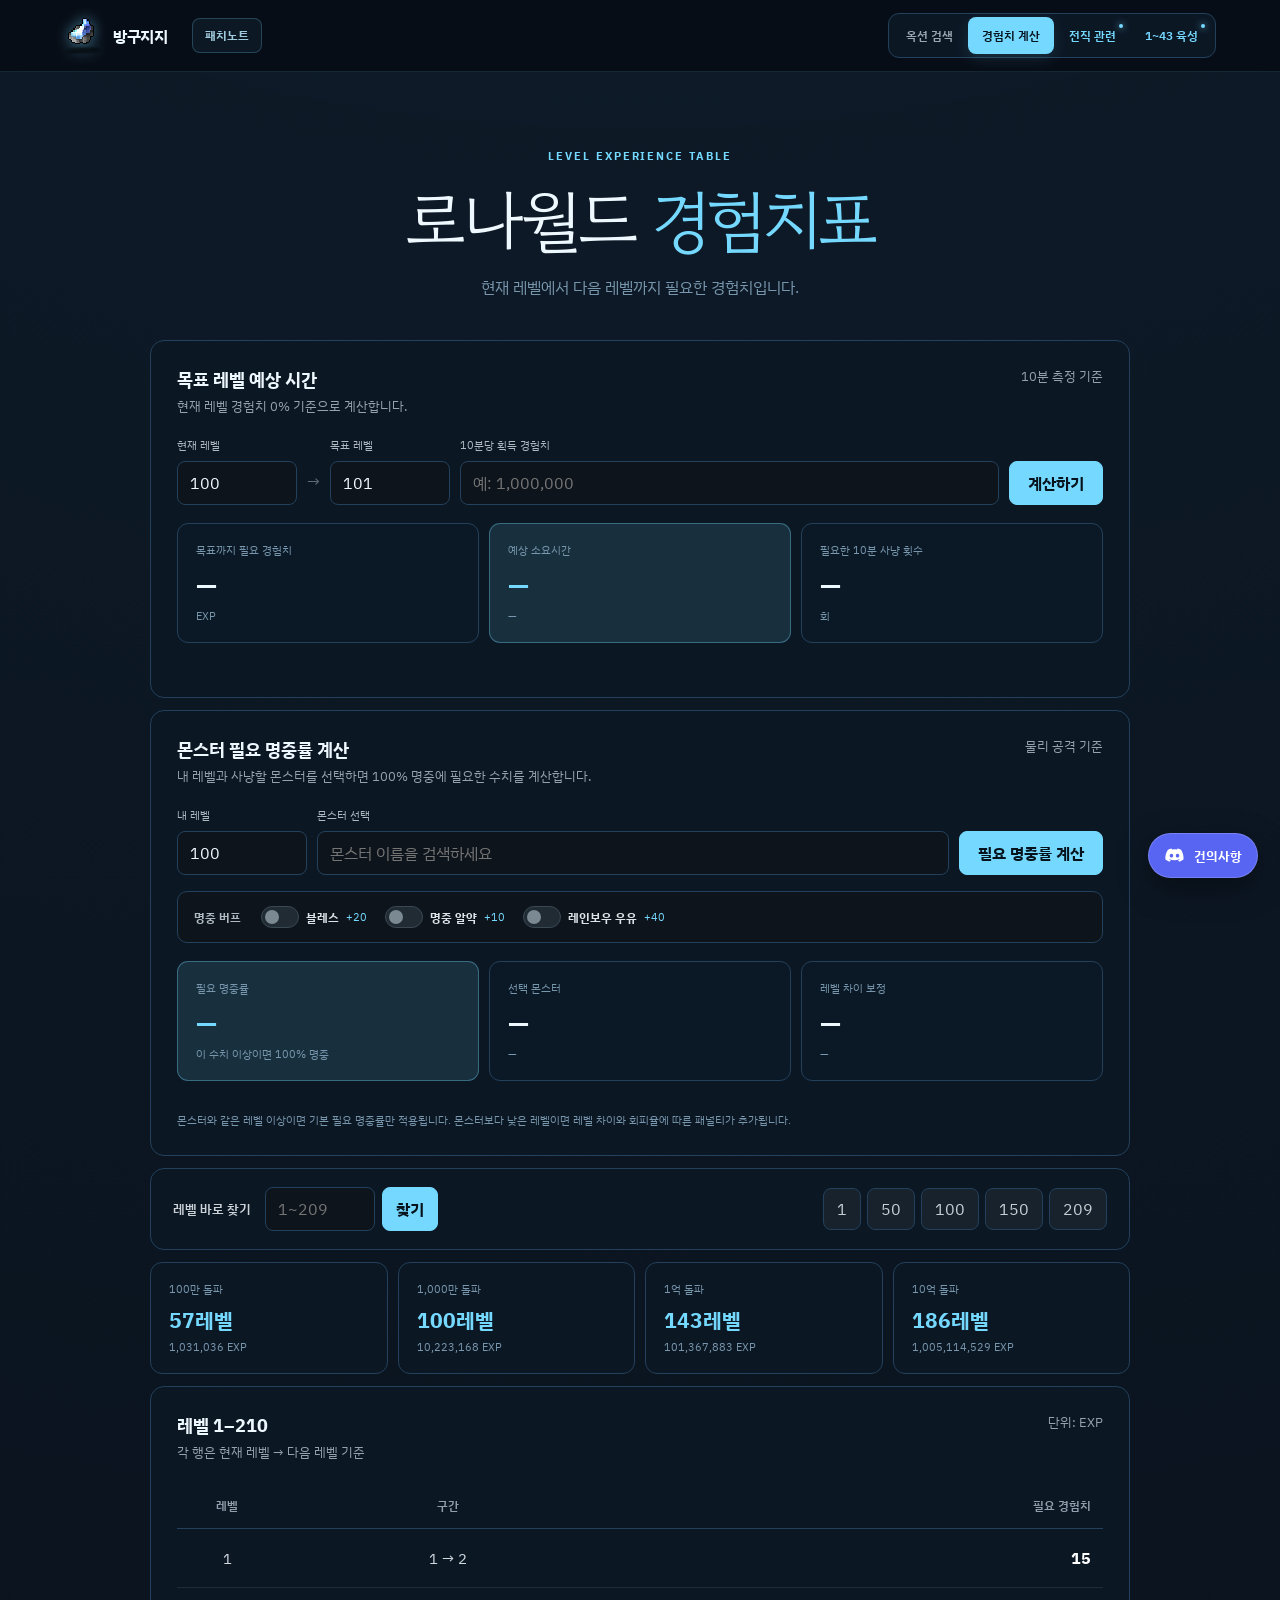
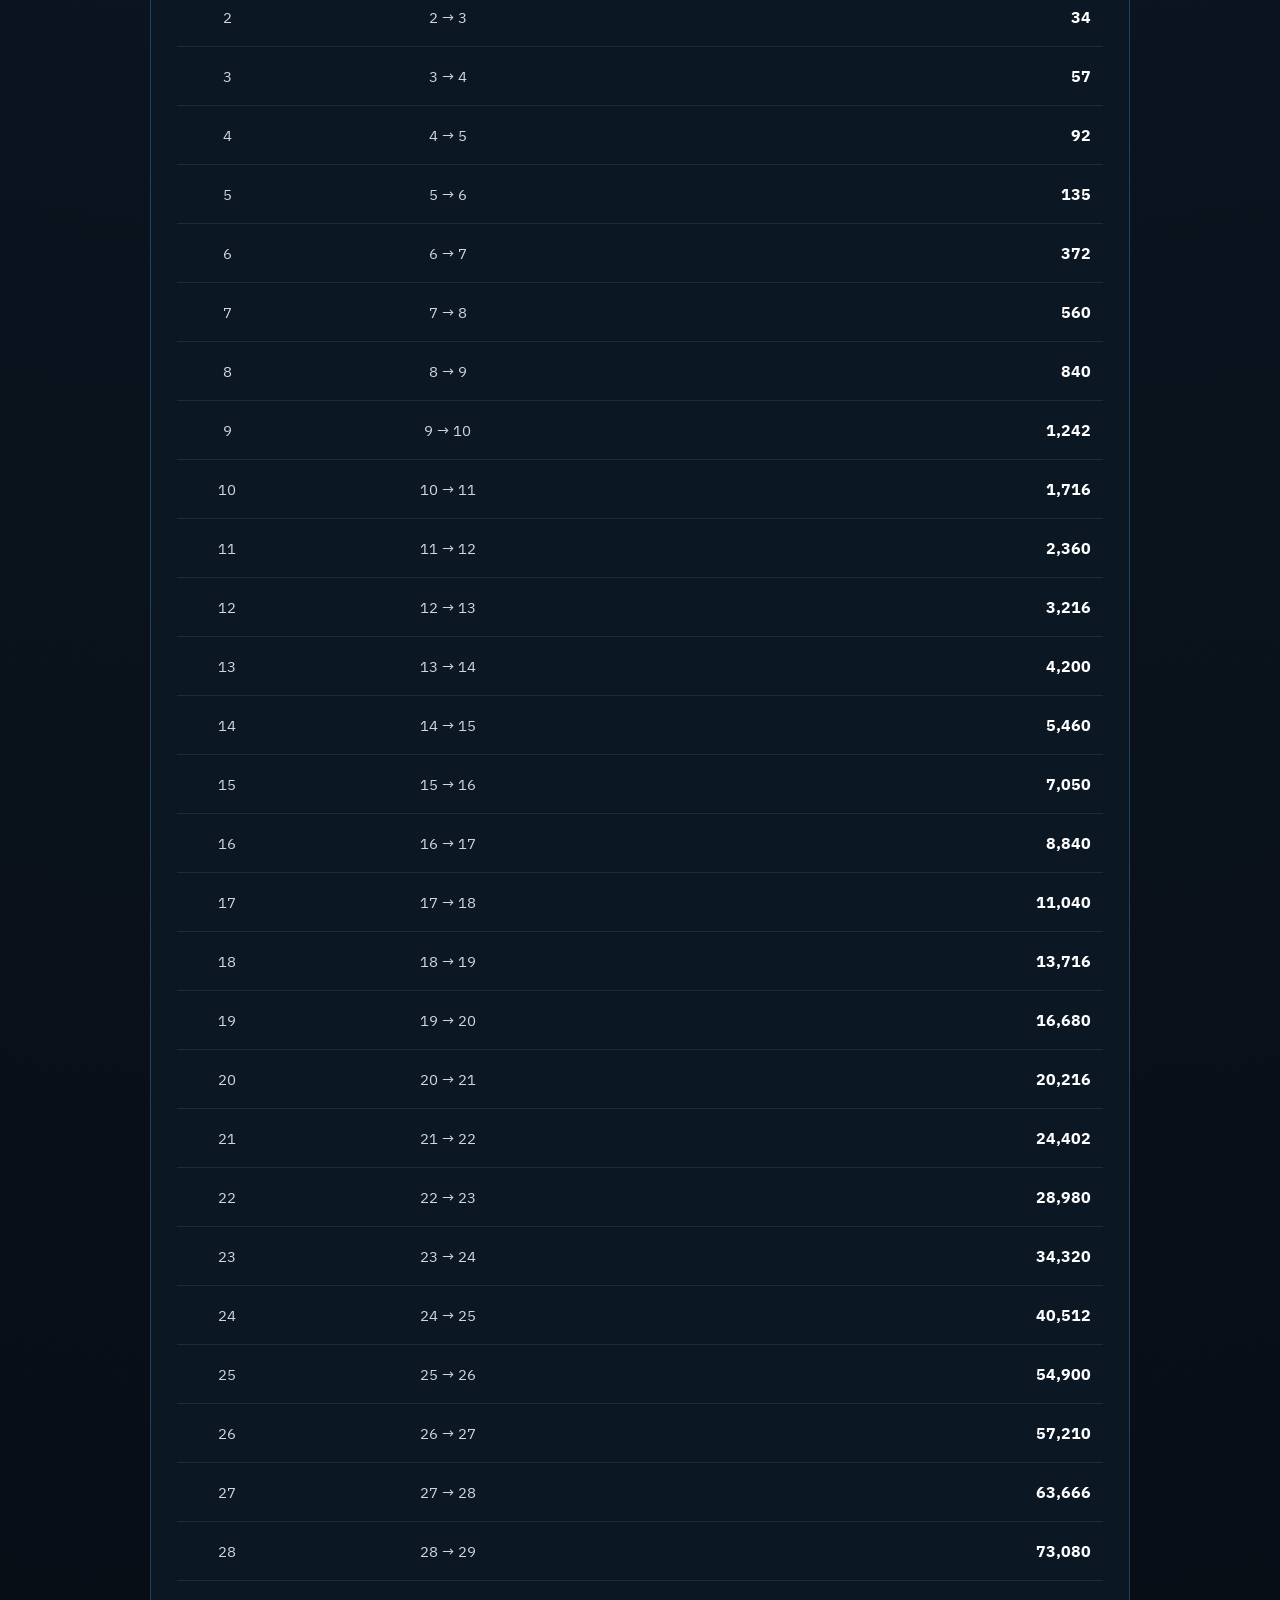
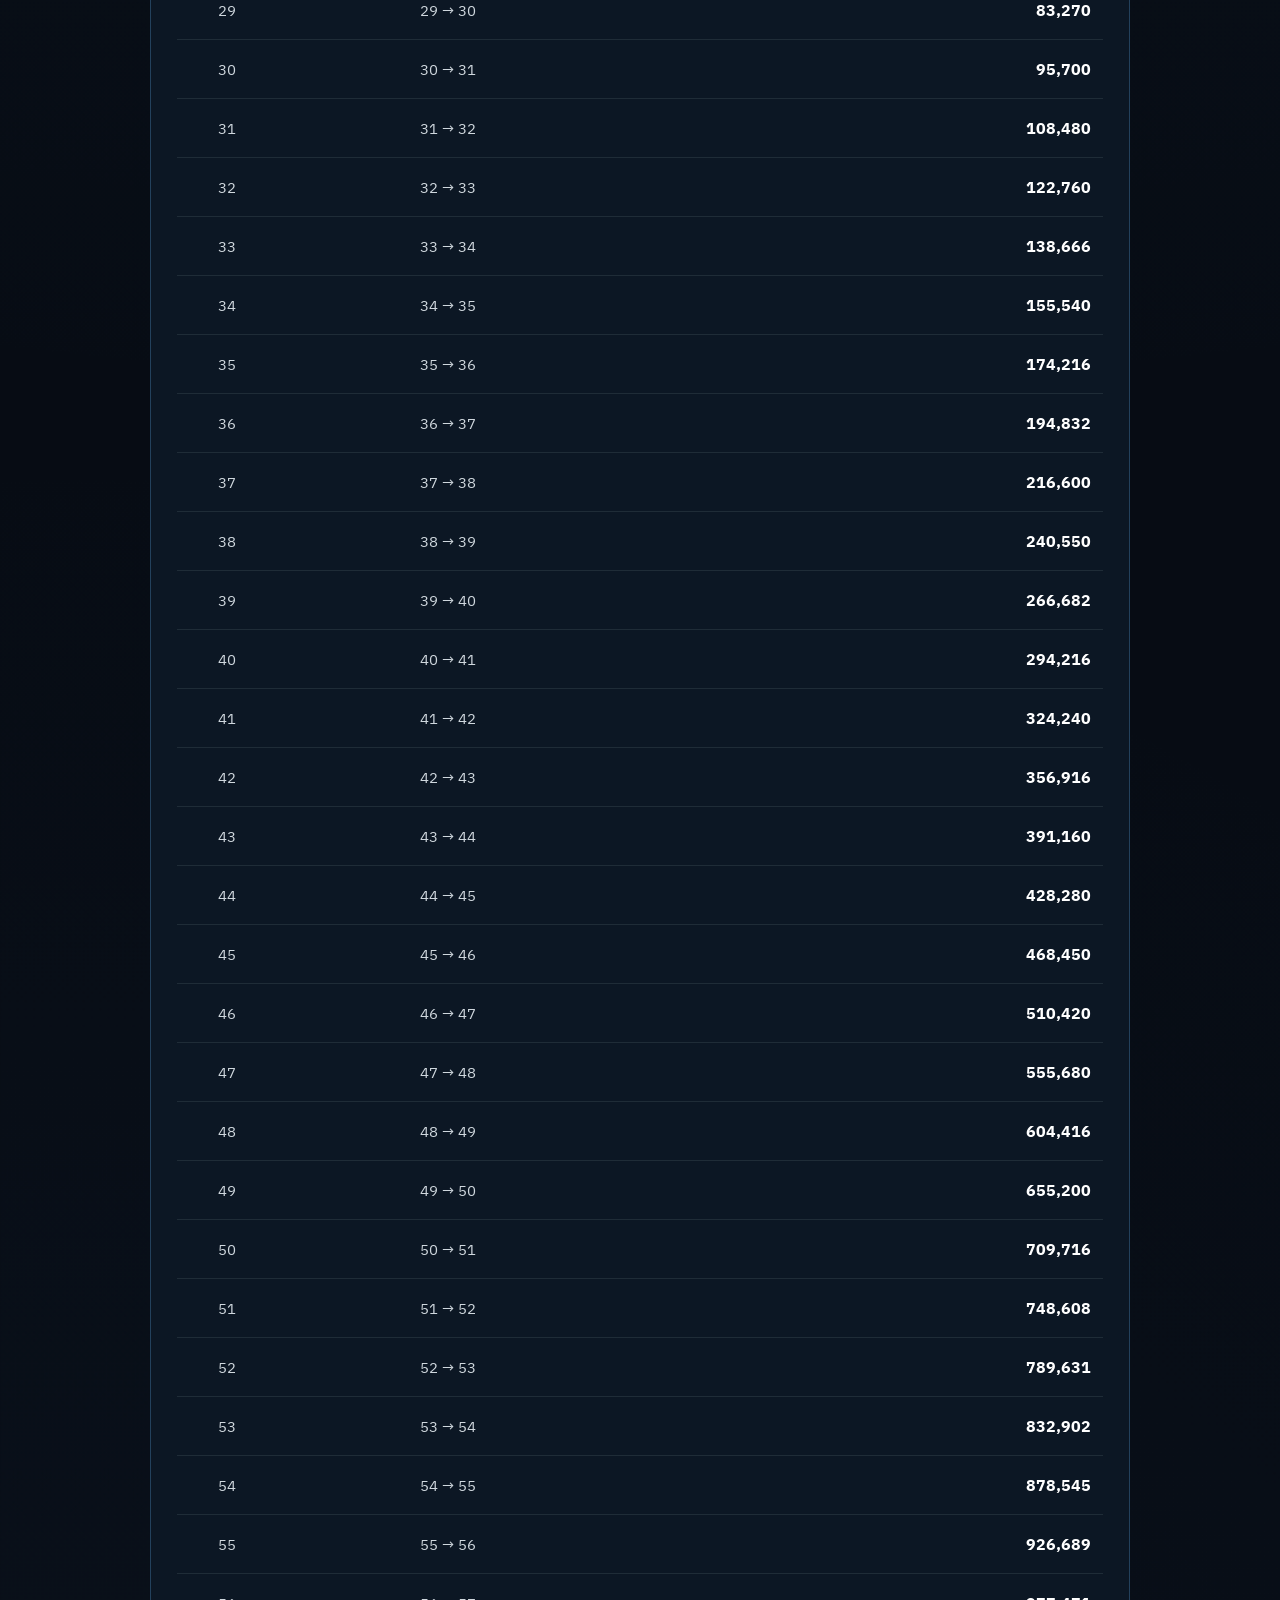
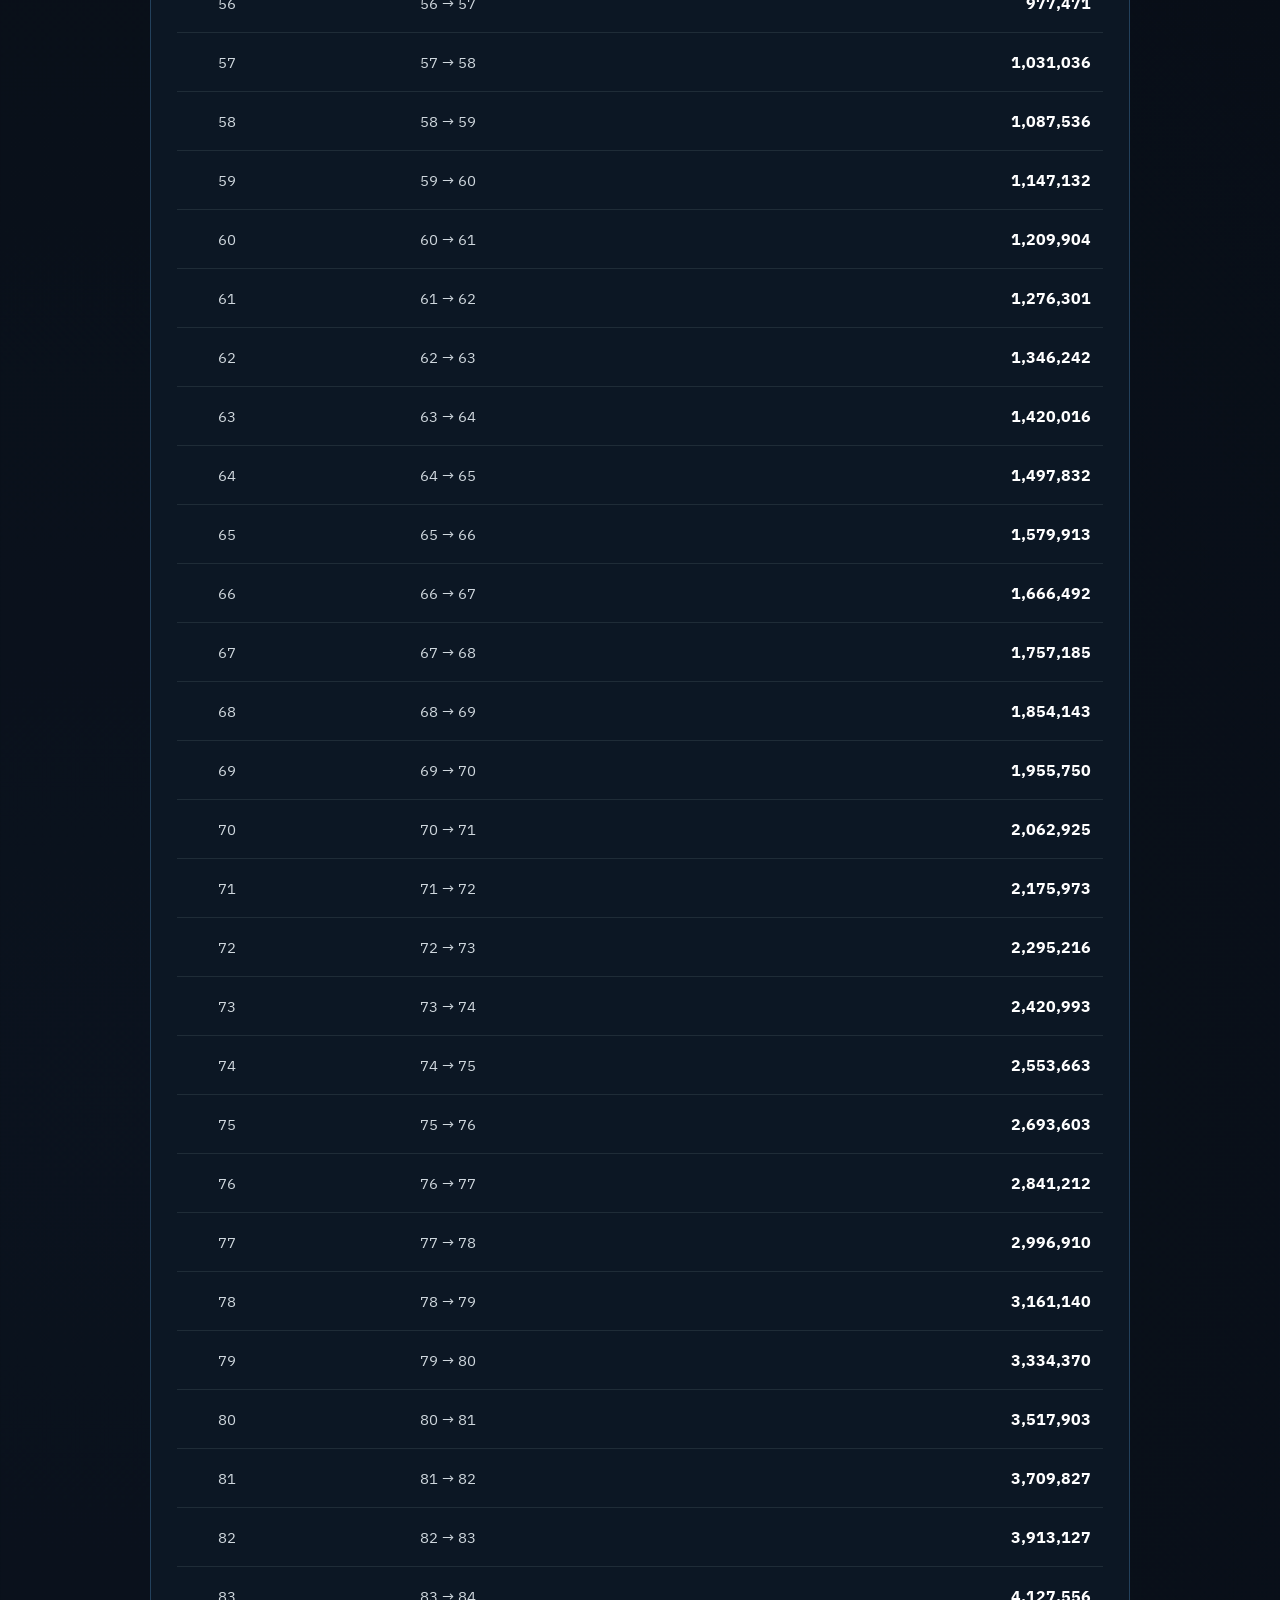
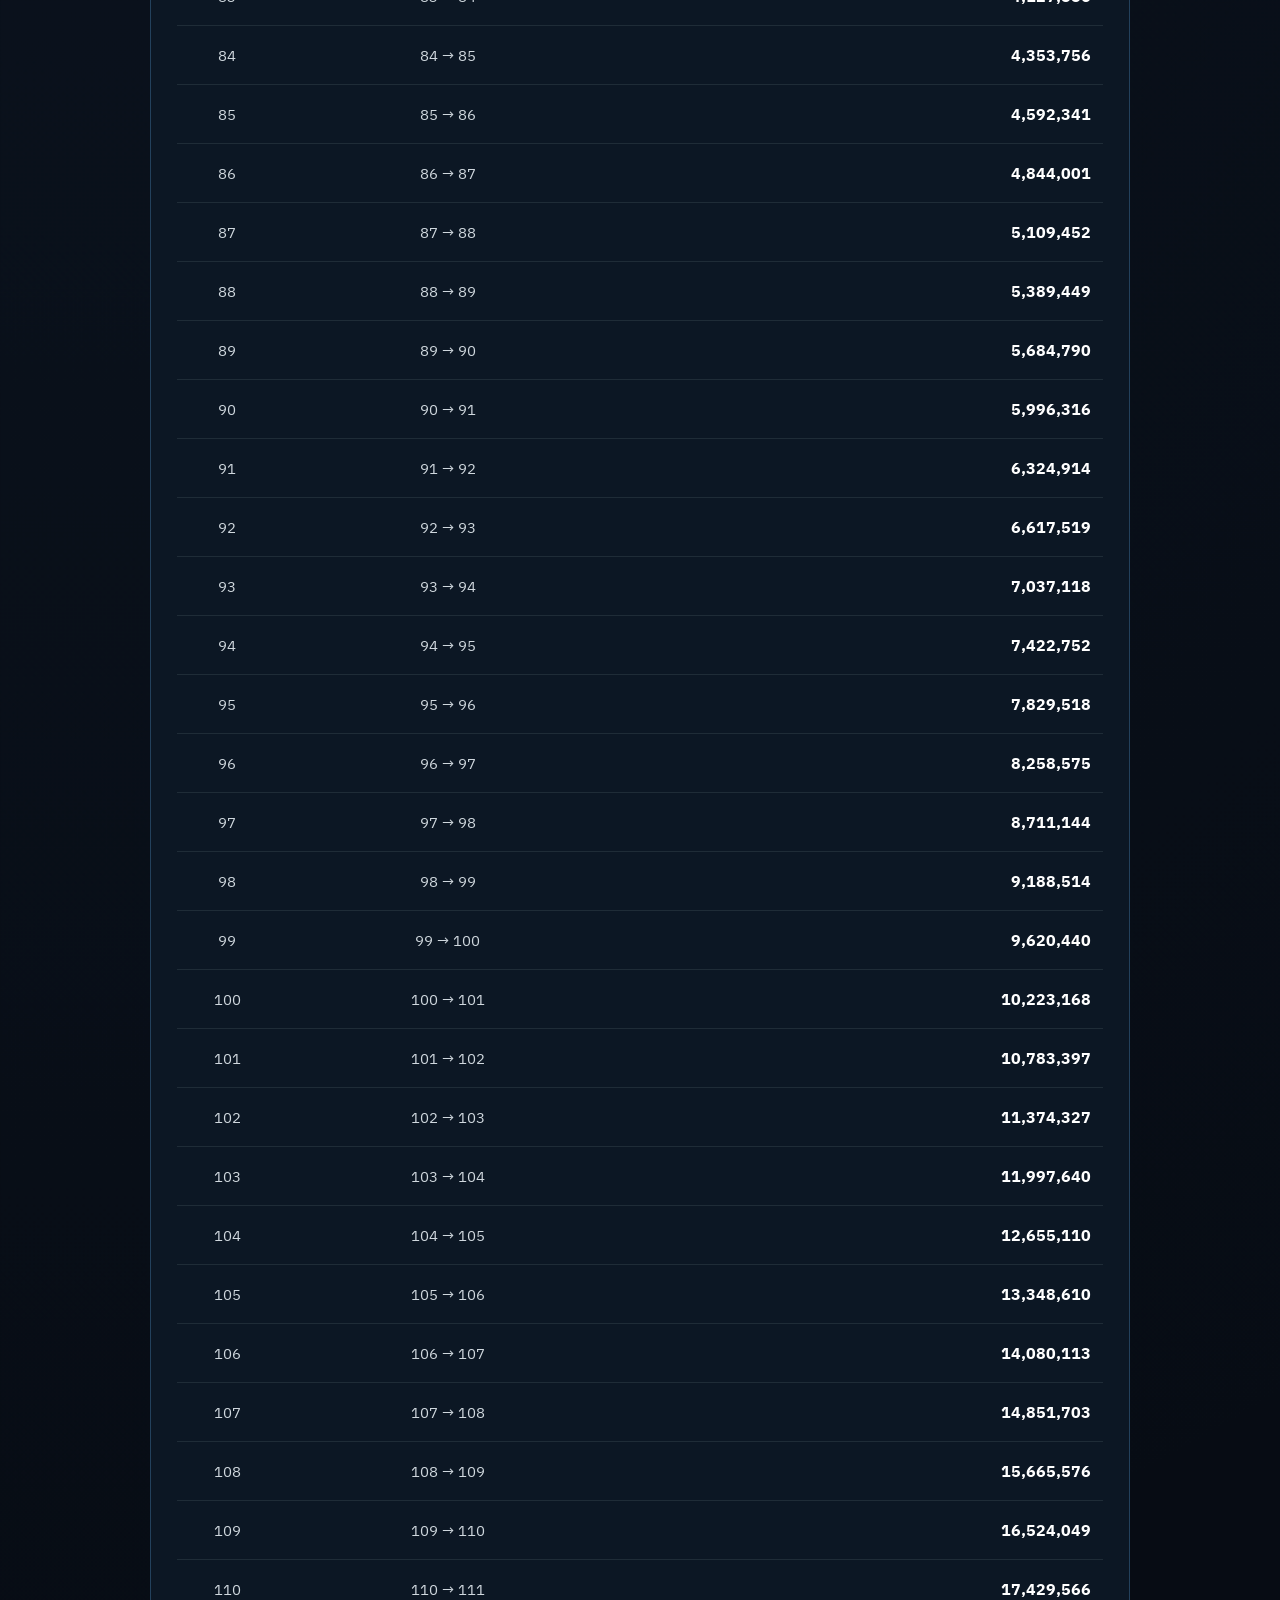
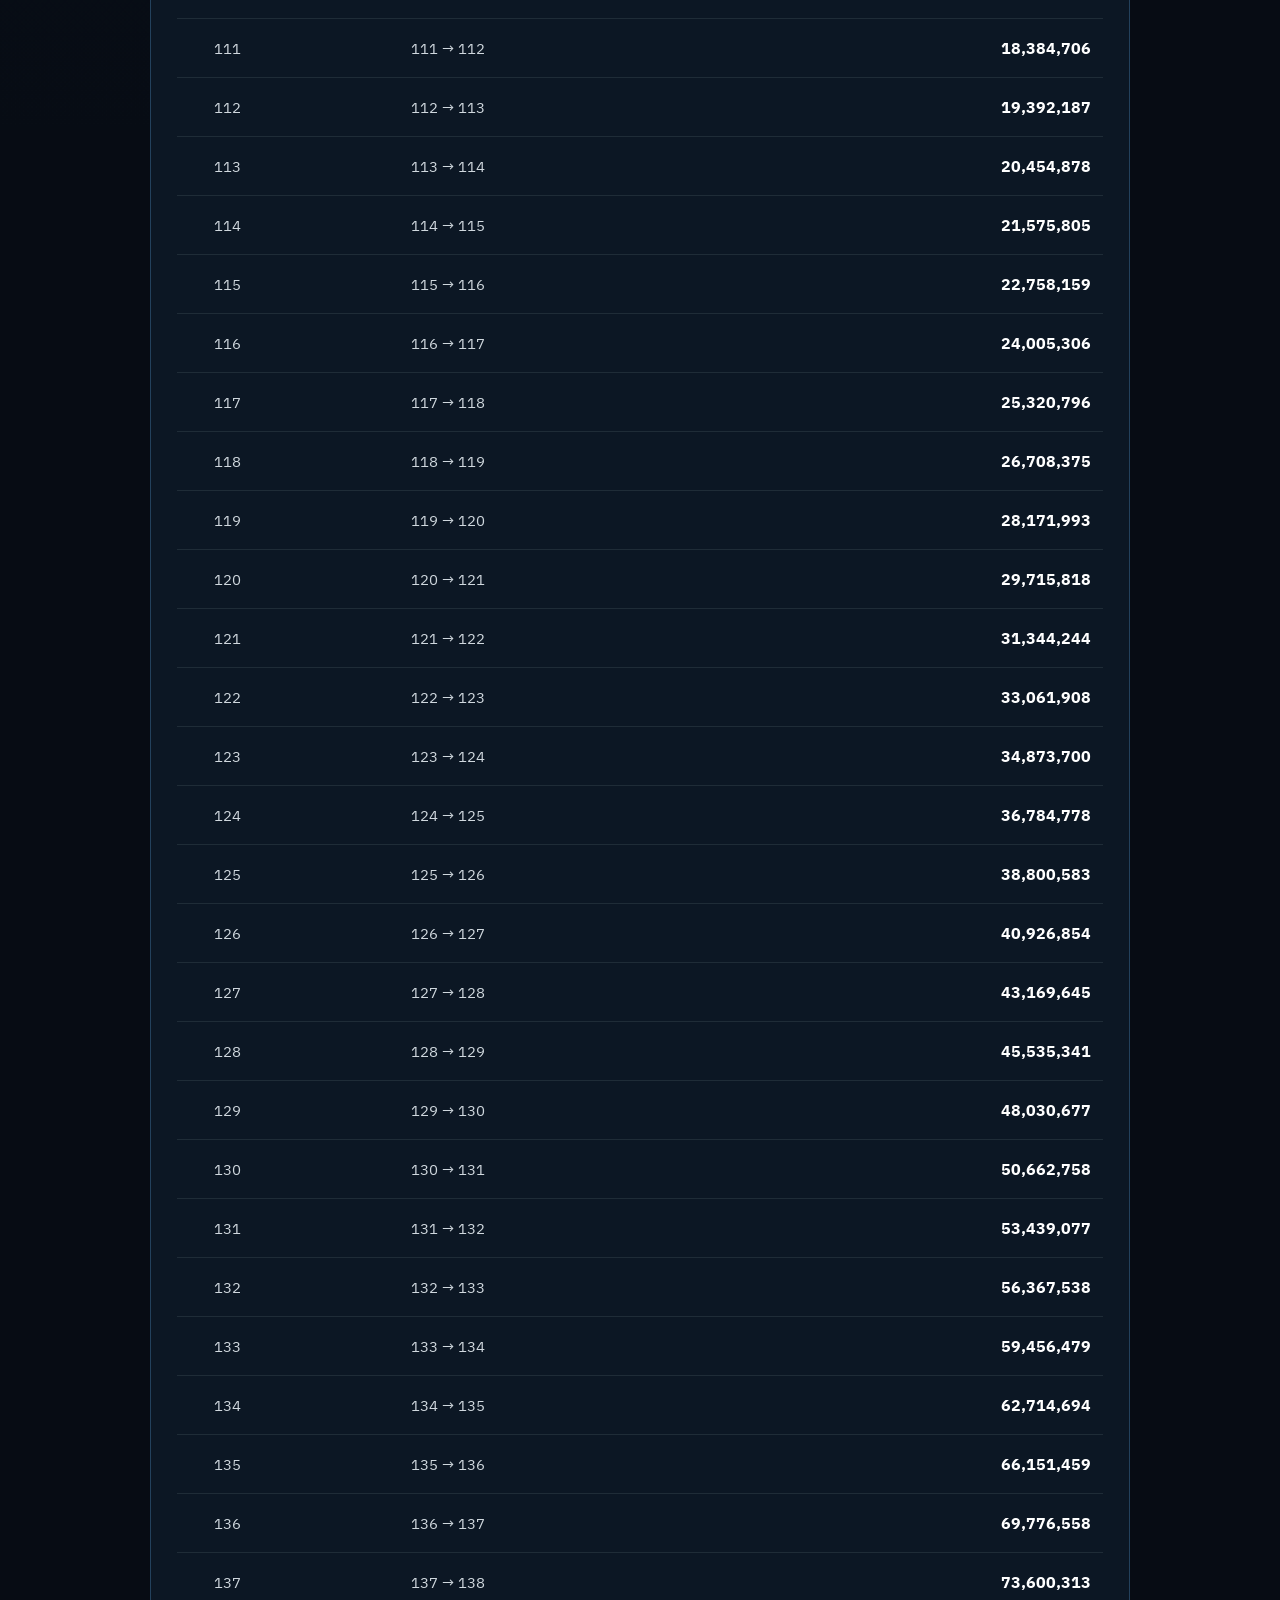
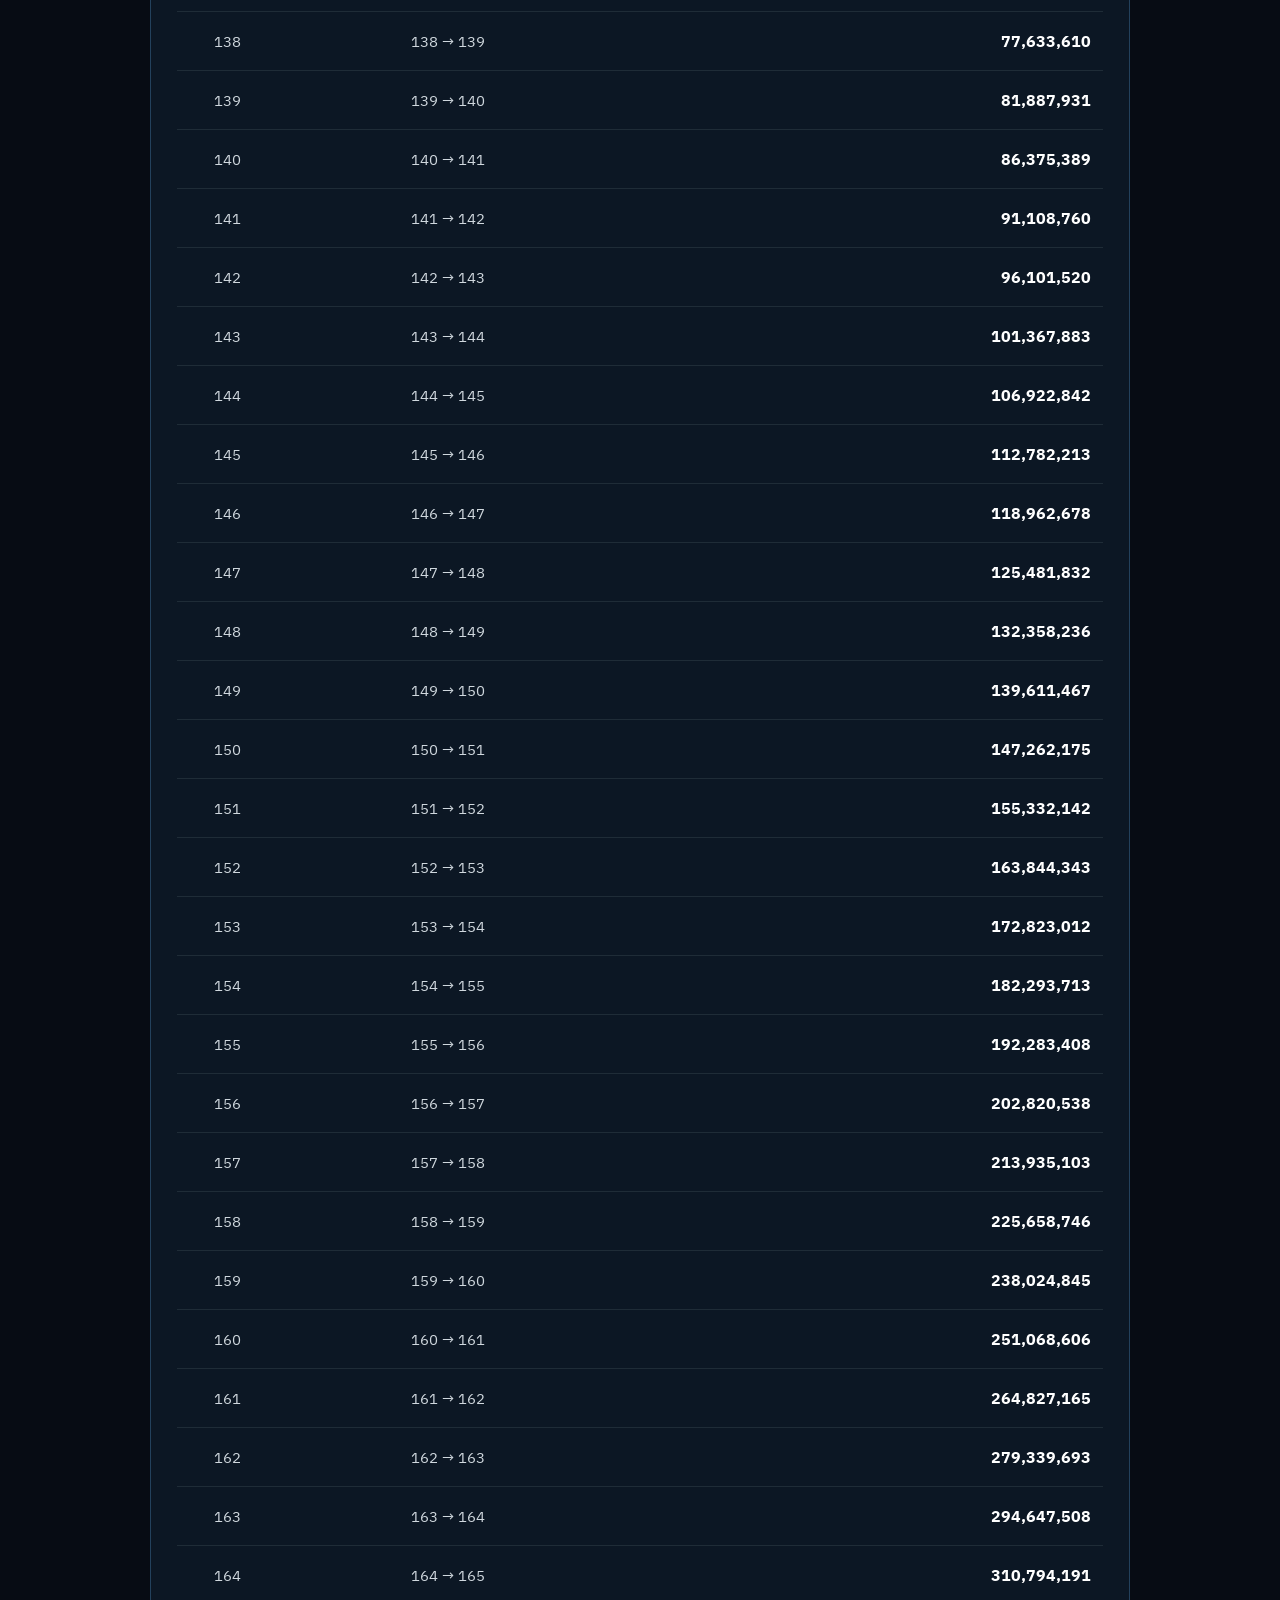
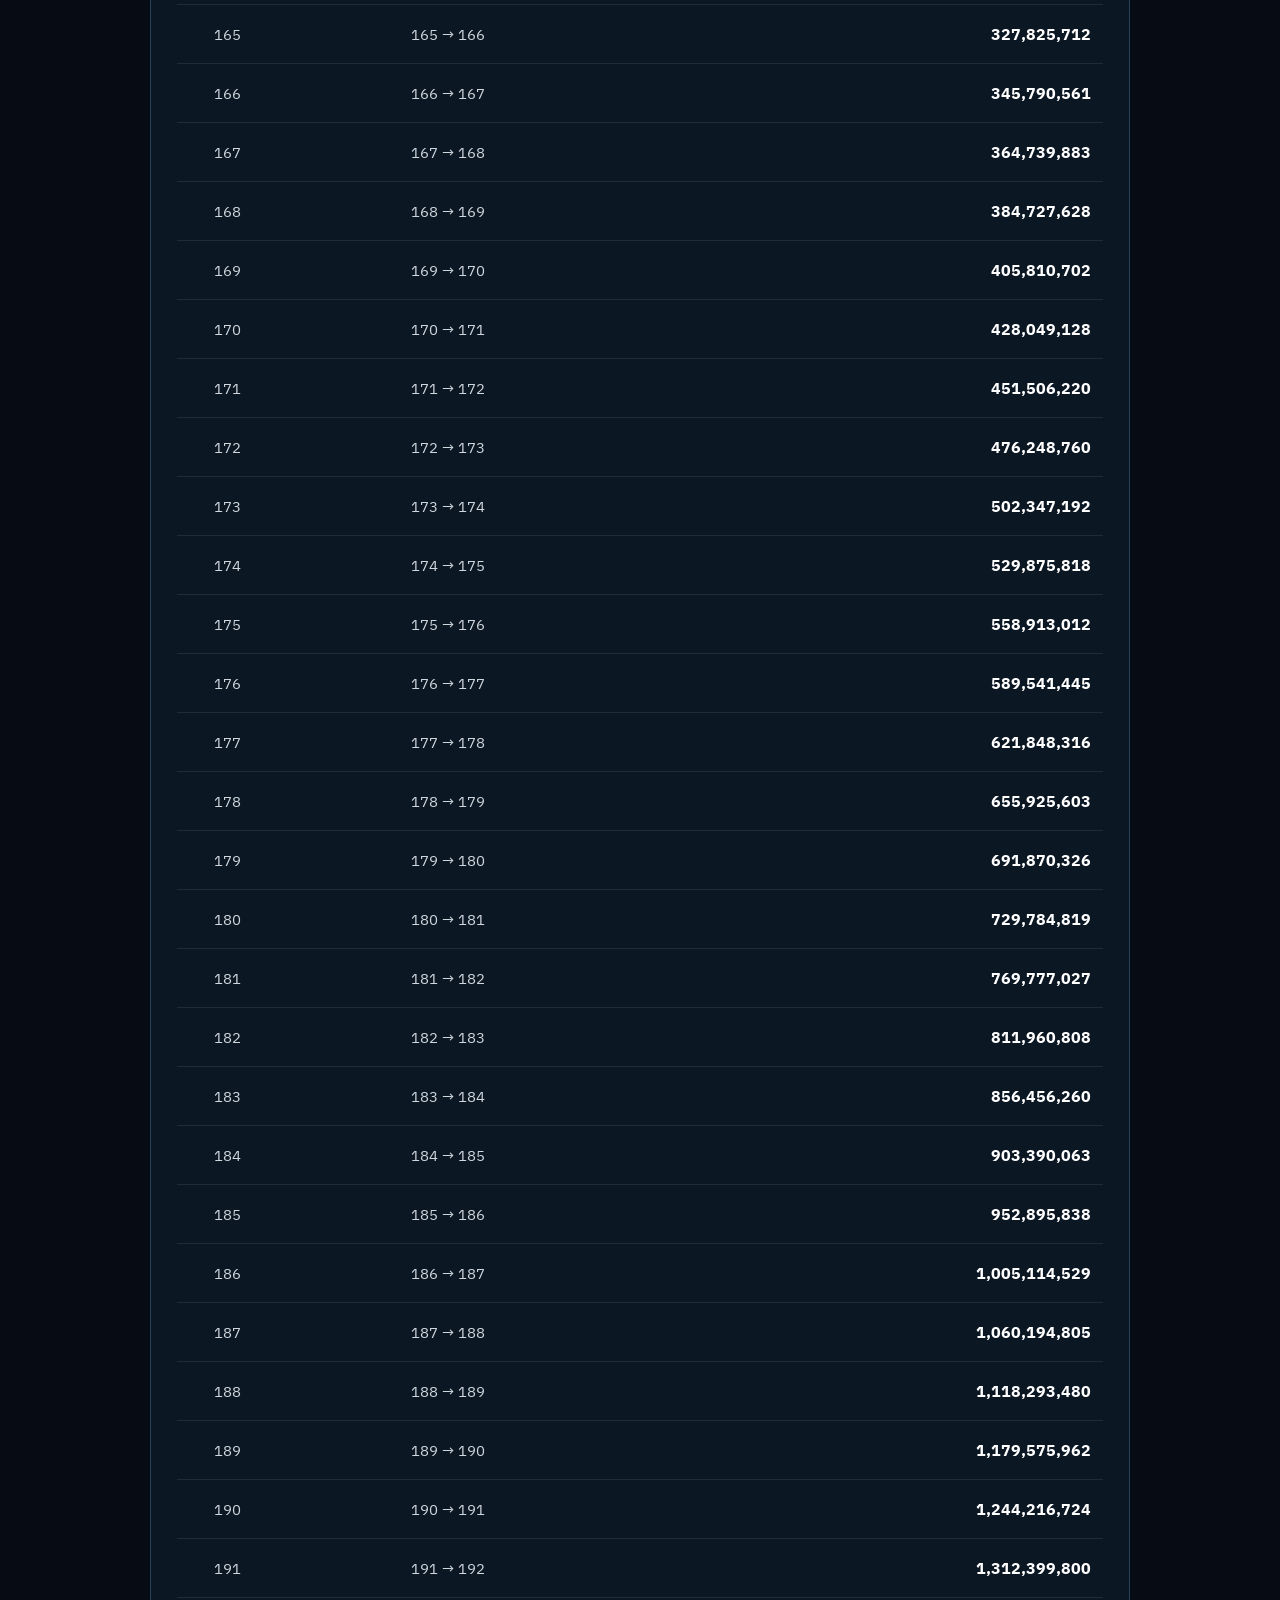
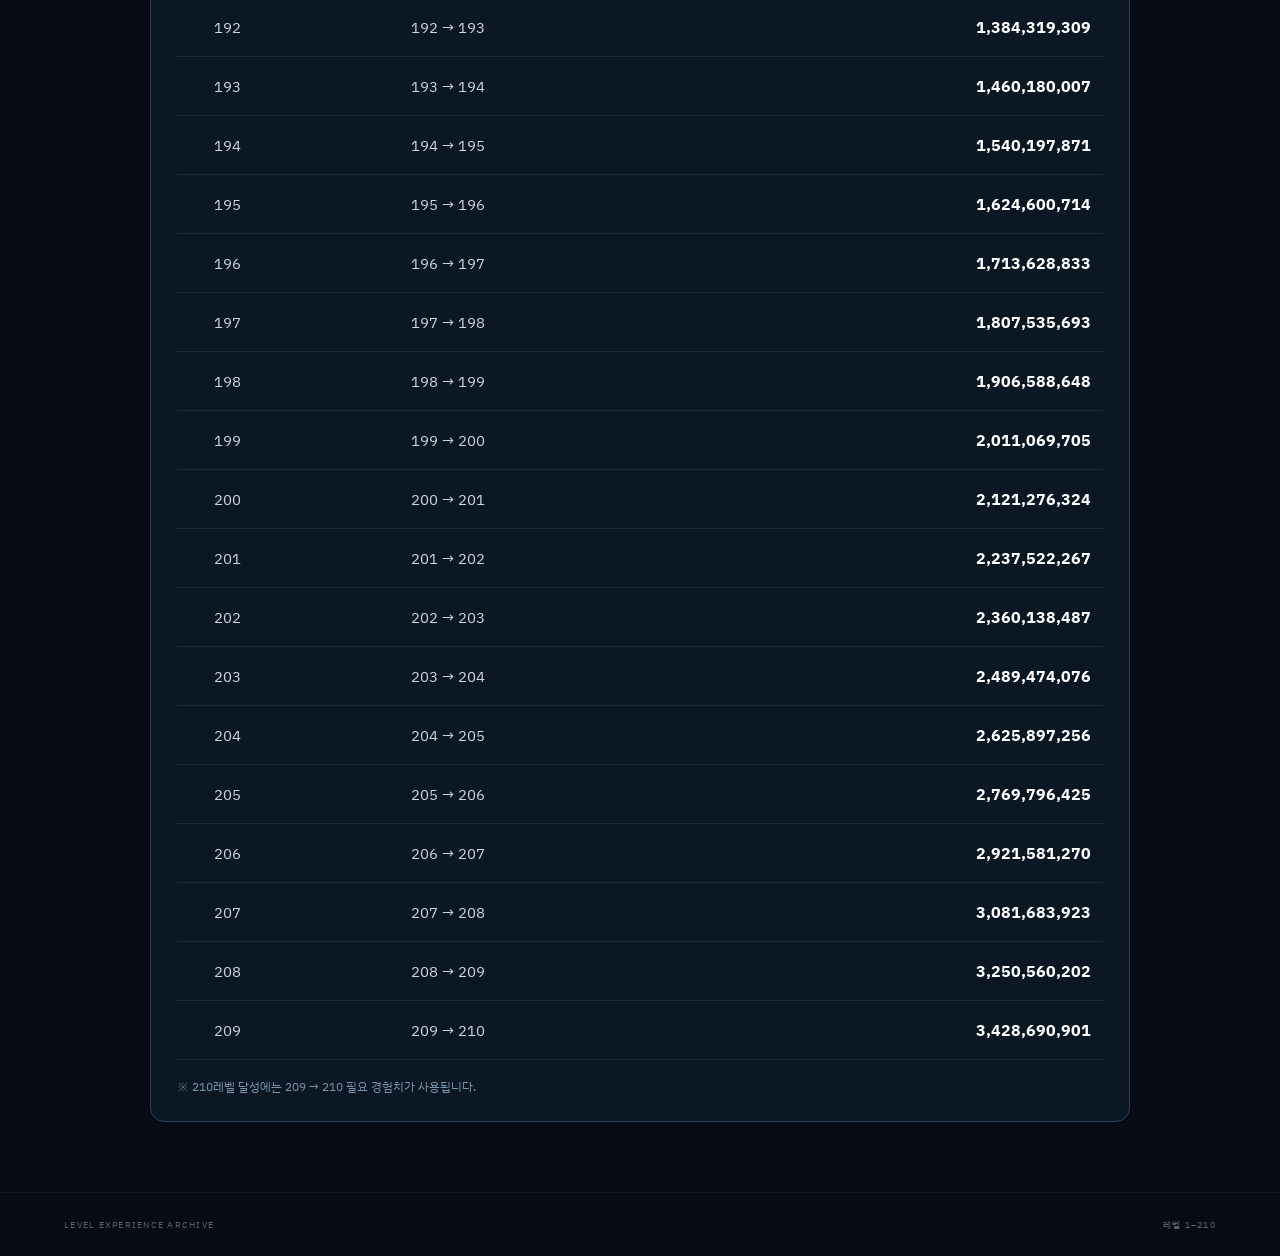
==== exp.html @ 411250b2 "잘못 추가된 황혼의 페리온 명중 데이터 제거" ====
﻿<!doctype html>
<html lang="ko">
  <head>
    <!-- Google tag (gtag.js) -->
    <script async src="https://www.googletagmanager.com/gtag/js?id=G-NYNKXT0ZE3"></script>
    <script>
      window.dataLayer = window.dataLayer || [];
      function gtag(){dataLayer.push(arguments);}
      gtag('js', new Date());
      gtag('config', 'G-NYNKXT0ZE3');
    </script>
    <meta charset="UTF-8" />
    <meta name="viewport" content="width=device-width, initial-scale=1.0" />
    <meta name="theme-color" content="#070c14" />
    <meta name="description" content="방구지지에서 로나월드 레벨 1~210 필요 경험치표, 목표 레벨 예상 소요시간과 몬스터 필요 명중률을 계산하세요." />
    <title>로나월드 1~210 경험치 계산기·경험치표 - 방구지지</title>
    <link rel="canonical" href="https://rona-gg.com/exp.html" />
    <meta name="robots" content="index, follow" />
    <meta property="og:locale" content="ko_KR" />
    <meta property="og:type" content="website" />
    <meta property="og:site_name" content="방구지지" />
    <meta property="og:title" content="로나월드 경험치 계산기·경험치표 - 방구지지" />
    <meta property="og:description" content="레벨 1~210 경험치표와 목표 레벨 소요시간, 몬스터 필요 명중률 계산" />
    <meta property="og:url" content="https://rona-gg.com/exp.html" />
    <meta property="og:image" content="https://rona-gg.com/assets/time-shard.png" />
    <meta name="twitter:card" content="summary" />
    <script type="application/ld+json">
      {"@context":"https://schema.org","@type":"WebPage","name":"로나월드 경험치 계산기·경험치표","url":"https://rona-gg.com/exp.html","isPartOf":{"@type":"WebSite","name":"방구지지","url":"https://rona-gg.com/"},"inLanguage":"ko-KR"}
    </script>
    <link rel="icon" type="image/png" href="assets/time-shard.png" />
    <link rel="preconnect" href="https://fonts.googleapis.com" />
    <link rel="preconnect" href="https://fonts.gstatic.com" crossorigin />
    <link href="https://fonts.googleapis.com/css2?family=Gowun+Dodum&family=IBM+Plex+Sans+KR:wght@400;500;600;700&display=swap" rel="stylesheet" />
    <link rel="stylesheet" href="styles.css?v=20260731-17" />
    <link rel="stylesheet" href="exp.css?v=20260727-5" />
  </head>
  <body>
    <header class="topbar">
      <a class="brand" href="./" aria-label="로나옥션검색기 홈">
        <span class="brand-mark"><img src="assets/time-shard.png" alt="시간조각" /></span>
        <span>방구지지</span>
      </a>
      <a class="patch-link" href="patchnotes.html">패치노트</a>
      <div class="header-actions">
        <nav class="site-tabs" aria-label="주요 메뉴">
          <a class="header-link" href="./">옥션 검색</a>
          <a class="header-link featured active" href="exp.html" aria-current="page">경험치 계산</a>
          <a class="header-link featured" href="job.html">전직 관련</a>
          <a class="header-link featured" href="guide.html">1~43 육성</a>
        </nav>
      </div>
    </header>

    <main class="exp-main">
      <section class="exp-hero">
        <p class="eyebrow">LEVEL EXPERIENCE TABLE</p>
        <h1>로나월드 <em>경험치표</em></h1>
        <p>현재 레벨에서 다음 레벨까지 필요한 경험치입니다.</p>
      </section>

      <section class="panel exp-calculator">
        <div class="panel-heading">
          <div>
            <h3>목표 레벨 예상 시간</h3>
            <p>현재 레벨 경험치 0% 기준으로 계산합니다.</p>
          </div>
          <span class="unit-label">10분 측정 기준</span>
        </div>
        <div class="calculator-fields">
          <label>
            <span>현재 레벨</span>
            <input id="currentLevel" type="number" min="1" max="209" value="100" />
          </label>
          <span class="calculator-arrow">→</span>
          <label>
            <span>목표 레벨</span>
            <input id="targetLevel" type="number" min="2" max="210" value="101" />
          </label>
          <label class="exp-gain-field">
            <span>10분당 획득 경험치</span>
            <input id="expPerTenMinutes" type="text" inputmode="numeric" placeholder="예: 1,000,000" />
          </label>
          <button id="calculateTime" type="button">계산하기</button>
        </div>
        <div id="calculatorResult" class="calculator-result" hidden>
          <article>
            <span>목표까지 필요 경험치</span>
            <strong id="requiredExp">—</strong>
            <small>EXP</small>
          </article>
          <article class="featured-result">
            <span>예상 소요시간</span>
            <strong id="estimatedTime">—</strong>
            <small id="estimatedDetail">—</small>
          </article>
          <article>
            <span>필요한 10분 사냥 횟수</span>
            <strong id="requiredSessions">—</strong>
            <small>회</small>
          </article>
        </div>
        <p id="calculatorError" class="calculator-error" role="alert"></p>
      </section>

      <section class="panel accuracy-calculator">
        <div class="panel-heading">
          <div>
            <h3>몬스터 필요 명중률 계산</h3>
            <p>내 레벨과 사냥할 몬스터를 선택하면 100% 명중에 필요한 수치를 계산합니다.</p>
          </div>
          <span class="unit-label">물리 공격 기준</span>
        </div>
        <div class="accuracy-fields">
          <label>
            <span>내 레벨</span>
            <input id="accuracyLevel" type="number" min="1" max="200" value="100" />
          </label>
          <label class="monster-field">
            <span>몬스터 선택</span>
            <input id="monsterSearch" type="search" list="monsterOptions" placeholder="몬스터 이름을 검색하세요" autocomplete="off" />
            <datalist id="monsterOptions"></datalist>
          </label>
          <button id="calculateAccuracy" type="button">필요 명중률 계산</button>
        </div>
        <div class="accuracy-buffs" aria-label="명중률 버프">
          <span class="buff-heading">명중 버프</span>
          <label class="buff-toggle">
            <input type="checkbox" value="20" data-buff-name="블레스" />
            <span class="toggle-track" aria-hidden="true"><i></i></span>
            <b>블레스</b><small>+20</small>
          </label>
          <label class="buff-toggle">
            <input type="checkbox" value="10" data-buff-name="명중 알약" />
            <span class="toggle-track" aria-hidden="true"><i></i></span>
            <b>명중 알약</b><small>+10</small>
          </label>
          <label class="buff-toggle">
            <input type="checkbox" value="40" data-buff-name="레인보우 우유" />
            <span class="toggle-track" aria-hidden="true"><i></i></span>
            <b>레인보우 우유</b><small>+40</small>
          </label>
        </div>
        <div id="accuracyResult" class="accuracy-result" hidden>
          <article class="accuracy-main-result">
            <span>필요 명중률</span>
            <div class="required-accuracy-line">
              <strong id="requiredAccuracy">—</strong>
              <em id="buffReduction" hidden>—</em>
            </div>
            <small>이 수치 이상이면 100% 명중</small>
          </article>
          <article>
            <span>선택 몬스터</span>
            <strong id="selectedMonster">—</strong>
            <small id="monsterStats">—</small>
          </article>
          <article>
            <span>레벨 차이 보정</span>
            <strong id="accuracyPenalty">—</strong>
            <small id="accuracyFormula">—</small>
          </article>
        </div>
        <p id="accuracyError" class="calculator-error" role="alert"></p>
        <p class="accuracy-note">몬스터와 같은 레벨 이상이면 기본 필요 명중률만 적용됩니다. 몬스터보다 낮은 레벨이면 레벨 차이와 회피율에 따른 패널티가 추가됩니다.</p>
      </section>

      <section class="exp-tools panel">
        <label for="levelSearch">레벨 바로 찾기</label>
        <div class="level-search">
          <input id="levelSearch" type="number" min="1" max="209" placeholder="1~209" />
          <button id="findLevel" type="button">찾기</button>
        </div>
        <div class="exp-jumps" aria-label="레벨 구간 바로가기">
          <button data-level="1">1</button><button data-level="50">50</button>
          <button data-level="100">100</button><button data-level="150">150</button>
          <button data-level="209">209</button>
        </div>
      </section>

      <section class="exp-summary">
        <article><span>100만 돌파</span><strong>57레벨</strong><small>1,031,036 EXP</small></article>
        <article><span>1,000만 돌파</span><strong>100레벨</strong><small>10,223,168 EXP</small></article>
        <article><span>1억 돌파</span><strong>143레벨</strong><small>101,367,883 EXP</small></article>
        <article><span>10억 돌파</span><strong>186레벨</strong><small>1,005,114,529 EXP</small></article>
      </section>

      <section class="panel exp-table-panel">
        <div class="panel-heading">
          <div><h3>레벨 1–210</h3><p>각 행은 현재 레벨 → 다음 레벨 기준</p></div>
          <span class="unit-label">단위: EXP</span>
        </div>
        <div class="exp-table-wrap">
          <table class="exp-table">
            <thead><tr><th>레벨</th><th>구간</th><th>필요 경험치</th></tr></thead>
            <tbody id="expRows"></tbody>
          </table>
        </div>
        <p class="exp-note">※ 210레벨 달성에는 209 → 210 필요 경험치가 사용됩니다.</p>
      </section>
    </main>

    <footer><span>LEVEL EXPERIENCE ARCHIVE</span><span>레벨 1–210</span></footer>
    <a class="discord-feedback" href="https://discord.com/users/681501120212107319" target="_blank" rel="noopener noreferrer" aria-label="디스코드로 건의사항 보내기">
      <svg viewBox="0 0 24 24" aria-hidden="true">
        <path d="M19.5 5.34A16.3 16.3 0 0 0 15.44 4l-.5 1.02a15.1 15.1 0 0 0-5.86 0L8.56 4A16.4 16.4 0 0 0 4.5 5.35C1.94 9.2 1.25 12.95 1.6 16.65a16.5 16.5 0 0 0 4.98 2.52l1.2-1.65a10.6 10.6 0 0 1-1.88-.9l.46-.36c3.63 1.68 7.56 1.68 11.15 0l.47.36c-.6.36-1.23.66-1.88.9l1.2 1.65a16.4 16.4 0 0 0 4.98-2.52c.42-4.29-.73-8-2.78-11.31ZM8.52 14.4c-1.09 0-1.98-1-1.98-2.22 0-1.23.87-2.23 1.98-2.23 1.12 0 2 1.01 1.98 2.23 0 1.22-.88 2.22-1.98 2.22Zm6.96 0c-1.09 0-1.98-1-1.98-2.22 0-1.23.87-2.23 1.98-2.23 1.12 0 2 1.01 1.98 2.23 0 1.22-.86 2.22-1.98 2.22Z"/>
      </svg>
      <span>건의사항</span>
    </a>
    <script src="monster-data.js?v=20260731-2"></script>
    <script src="exp.js?v=20260731-6"></script>
  </body>
</html>
---- styles.css ----
﻿:root {
  --bg: #070c14;
  --surface: #0c1724;
  --surface-2: #112337;
  --line: #23415c;
  --muted: #7897ad;
  --text: #eef8ff;
  --accent: #75d9ff;
  --accent-soft: rgba(117, 217, 255, 0.12);
  --orange: #ff9a62;
  font-family: "IBM Plex Sans KR", sans-serif;
  color: var(--text);
  background: var(--bg);
}

* { box-sizing: border-box; }
html { scroll-behavior: smooth; }
body {
  margin: 0;
  min-width: 320px;
  color: var(--text);
  background:
    radial-gradient(circle at 50% -12%, rgba(87, 181, 255, .12), transparent 34%),
    radial-gradient(circle at 8% 42%, rgba(72, 133, 205, .055), transparent 28%),
    var(--bg);
}
button, input { font: inherit; }
button { color: inherit; }
.sr-only { position: absolute; width: 1px; height: 1px; padding: 0; margin: -1px; overflow: hidden; clip: rect(0,0,0,0); white-space: nowrap; border: 0; }

.topbar {
  height: 72px;
  display: flex;
  align-items: center;
  justify-content: space-between;
  padding: 0 clamp(24px, 5vw, 72px);
  border-bottom: 1px solid rgba(117,217,255,.12);
  background: rgba(7,12,20,.82);
  backdrop-filter: blur(14px);
}
.brand { display: flex; gap: 11px; align-items: center; color: inherit; text-decoration: none; font-weight: 700; letter-spacing: -.02em; }
.brand-mark { display: grid; place-items: center; width: 38px; height: 38px; }
.brand-mark img { display: block; width: 36px; height: 36px; object-fit: contain; image-rendering: pixelated; filter: drop-shadow(0 0 7px rgba(117,217,255,.48)); }
.patch-link { margin-right: auto; margin-left: 24px; padding: 8px 12px; color: #9fc9dc; border: 1px solid rgba(117,217,255,.24); border-radius: 8px; background: rgba(117,217,255,.055); text-decoration: none; font-size: 12px; font-weight: 700; transition: .18s ease; }
.patch-link:hover, .patch-link.active { color: #06131d; border-color: var(--accent); background: var(--accent); box-shadow: 0 0 18px rgba(117,217,255,.14); }
.header-actions { display: flex; align-items: center; gap: 20px; }
.site-tabs { display: flex; align-items: center; gap: 3px; padding: 4px; background: #0c1724; border: 1px solid var(--line); border-radius: 11px; }
.header-link { position: relative; padding: 9px 13px; color: #9ba8b2; border-radius: 7px; text-decoration: none; font-size: 12px; font-weight: 600; transition: .18s ease; }
.header-link:hover { color: var(--text); background: #1a242d; }
.header-link.active { color: #06131d; background: var(--accent); box-shadow: 0 0 0 1px var(--accent), 0 5px 16px rgba(117,217,255,.14); }
.header-link.featured:not(.active) { color: var(--accent); }
.header-link.featured:not(.active)::after { content: ""; position: absolute; top: 6px; right: 6px; width: 4px; height: 4px; background: var(--accent); border-radius: 50%; box-shadow: 0 0 7px var(--accent); }
.data-status { display: flex; gap: 10px; align-items: center; color: var(--muted); font-size: 13px; }
.status-dot { width: 7px; height: 7px; background: var(--accent); border-radius: 50%; box-shadow: 0 0 12px var(--accent); }
.status-copy { display: flex; flex-direction: column; gap: 3px; text-align: right; }
.status-copy strong { color: #bdc7cf; font-size: 13px; font-weight: 600; }
.status-copy small { color: #75828d; font-size: 10px; }

main { width: min(1180px, calc(100% - 40px)); margin: 0 auto; }
.hero { position: relative; padding: 105px 0 84px; text-align: center; }
.hero::before {
  content: "";
  position: absolute;
  width: 540px; height: 340px;
  left: 50%; top: 30px;
  transform: translateX(-50%);
  background: radial-gradient(ellipse, rgba(117,217,255,.085), transparent 68%);
  pointer-events: none;
}
.eyebrow { margin: 0 0 18px; color: var(--accent); font-size: 11px; font-weight: 700; letter-spacing: .18em; }
h1 { position: relative; margin: 0; font-family: "Gowun Dodum", sans-serif; font-size: clamp(46px, 7vw, 82px); font-weight: 400; line-height: 1.12; letter-spacing: -.055em; }
h1 em { color: var(--accent); font-style: normal; }
.hero-copy { margin: 27px 0 36px; color: #a6b0b9; font-size: 16px; line-height: 1.8; }
.search-shell { position: relative; display: flex; align-items: center; width: min(680px, 100%); height: 66px; margin: 52px auto 0; padding: 0 18px; background: #f0f4f1; border: 2px solid transparent; border-radius: 12px; box-shadow: 0 22px 70px rgba(0,0,0,.3); z-index: 4; }
.search-shell:focus-within { border-color: var(--accent); }
.search-icon { width: 18px; height: 18px; margin-right: 14px; border: 2px solid #56616a; border-radius: 50%; }
.search-icon::after { content:""; display:block; width: 7px; height:2px; background:#56616a; transform: translate(13px,13px) rotate(45deg); }
.search-shell input { flex: 1; min-width: 0; border: 0; outline: 0; background: transparent; color: #10161c; font-size: 17px; }
.search-shell input::placeholder { color: #737d84; }
kbd { padding: 3px 8px; border: 1px solid #cbd1ce; border-radius: 5px; color: #778079; background: #e4e9e5; font-size: 12px; }
.suggestions { position: absolute; top: 72px; left: 0; right: 0; padding: 8px; max-height: 330px; overflow-y: auto; text-align: left; color: var(--text); background: #102235; border: 1px solid var(--line); border-radius: 12px; box-shadow: 0 24px 50px rgba(0,0,0,.45); }
.suggestion { display: flex; align-items: center; justify-content: space-between; width: 100%; padding: 13px 14px; border: 0; border-radius: 8px; background: transparent; text-align: left; cursor: pointer; }
.suggestion:hover, .suggestion.active { color: #06131d; background: var(--accent); }
.suggestion small { color: var(--muted); }
.suggestion:hover small, .suggestion.active small { color: #315469; }
.popular { display: flex; justify-content: center; flex-wrap: wrap; gap: 8px; margin-top: 18px; }
.popular span { color: var(--muted); font-size: 12px; line-height: 28px; }
.chip { padding: 6px 11px; border: 1px solid var(--line); border-radius: 99px; color: #aeb7bf; background: transparent; font-size: 12px; cursor: pointer; }
.chip:hover { border-color: #596876; color: var(--text); }
.catalog-panel { margin: -18px 0 28px; padding: 24px; border: 1px solid var(--line); border-radius: 18px; background: rgba(16,24,32,.82); }
.catalog-panel[hidden] { display: none; }
.catalog-heading { display: flex; align-items: end; justify-content: space-between; gap: 18px; }
.catalog-heading .eyebrow { margin: 0 0 5px; }
.catalog-heading h2 { margin: 0; font-size: 22px; }
.catalog-heading-actions { display: flex; align-items: center; gap: 8px; }
.catalog-source { margin: 7px 0 0; color: var(--muted); font-size: 11px; }
.catalog-source a { color: #aeb8c2; }
.catalog-source a:hover { color: var(--accent); }
.catalog-tabs { display: inline-flex; gap: 4px; padding: 4px; border: 1px solid var(--line); border-radius: 12px; background: #08131f; }
.catalog-tabs button, .catalog-filters button { color: var(--muted); background: transparent; border: 1px solid transparent; cursor: pointer; }
.catalog-tabs button { padding: 8px 16px; border-radius: 8px; font-weight: 700; }
.catalog-tabs button.active { color: #06131d; background: var(--accent); }
.catalog-toggle { padding: 10px 13px; color: #9fdfff; border: 1px solid #31536b; border-radius: 10px; background: #091824; cursor: pointer; font-size: 11px; font-weight: 800; }
.catalog-toggle:hover { color: #06131d; border-color: var(--accent); background: var(--accent); }
#catalogBody[hidden] { display: none; }
.catalog-filters { display: flex; flex-wrap: wrap; gap: 7px; margin-top: 19px; padding-top: 17px; border-top: 1px solid rgba(255,255,255,.07); }
.catalog-secondary, .catalog-levels { margin-top: 10px; padding-top: 0; border-top: 0; }
.catalog-filters button { padding: 7px 11px; border-color: var(--line); border-radius: 999px; font-size: 12px; }
.catalog-filters button:hover, .catalog-filters button.active { color: var(--accent); border-color: rgba(117,217,255,.55); background: rgba(117,217,255,.07); }
.catalog-result-heading { display: flex; align-items: center; justify-content: space-between; gap: 12px; margin-top: 20px; }
.catalog-result-heading strong { font-size: 14px; }
.catalog-result-heading span { color: var(--muted); font-size: 11px; }
.catalog-items { display: grid; grid-template-columns: repeat(4, minmax(0, 1fr)); gap: 8px; max-height: 330px; margin-top: 11px; overflow-y: auto; }
.catalog-item { display: flex; align-items: center; justify-content: space-between; gap: 8px; min-width: 0; padding: 10px 11px; color: #dce7ef; background: #0a1723; border: 1px solid var(--line); border-radius: 9px; text-align: left; cursor: pointer; }
.catalog-item:hover { color: var(--accent); border-color: #465667; }
.catalog-item span { overflow: hidden; text-overflow: ellipsis; white-space: nowrap; }
.catalog-item small { flex: 0 0 auto; color: var(--muted); font-size: 10px; }

.empty-panel { position: relative; display: flex; flex-direction: column; align-items: center; justify-content: center; min-height: 190px; padding: 28px; overflow: hidden; text-align: center; border: 1px solid var(--line); border-radius: 18px; background: linear-gradient(145deg, rgba(23,33,43,.72), rgba(15,21,28,.5)); }
.empty-panel[hidden] { display: none; }
.empty-panel h2 { margin: 14px 0 6px; font-size: 20px; }
.empty-panel p { margin: 0; color: var(--muted); font-size: 14px; }
.empty-orbit { display: grid; place-items: center; width: 54px; height: 54px; border: 1px solid #465360; border-radius: 50%; }
.empty-orbit::before { content:""; position:absolute; width: 78px; height: 26px; border: 1px solid #2e3944; border-radius: 50%; transform: rotate(-25deg); }
.empty-orbit span { width: 9px; height: 9px; border-radius: 50%; background: var(--accent); box-shadow: 0 0 18px var(--accent); }

.result { padding-top: 15px; }
.result-sticky-sentinel { width: 1px; height: 1px; }
.result-heading { position: sticky; z-index: 24; top: 0; display: flex; align-items: center; justify-content: space-between; margin: 0 -18px 24px; padding: 14px 18px; border-bottom: 1px solid rgba(117,217,255,.2); background: rgba(7,12,20,.94); box-shadow: 0 12px 26px rgba(0,0,0,.22); backdrop-filter: blur(16px); }
.result-identity { display: flex; align-items: center; gap: 16px; min-width: 0; }
.item-icon-wrap { flex: 0 0 auto; width: 76px; height: 76px; padding: 6px; border: 1px solid var(--line); border-radius: 14px; background: radial-gradient(circle, rgba(117,217,255,.1), transparent 68%), var(--surface); }
.item-icon-wrap img { display: block; width: 100%; height: 100%; image-rendering: pixelated; object-fit: contain; }
.result-heading .eyebrow { margin-bottom: 8px; }
.result-title-row { display: flex; align-items: center; gap: 13px; min-width: 0; }
.result-heading h2 { margin: 0; font-size: clamp(28px, 4vw, 42px); letter-spacing: -.04em; }
.sticky-search { position: relative; display: none; flex: 1 1 360px; max-width: 390px; height: 42px; margin-left: auto; padding: 0 15px; align-items: center; gap: 11px; border: 1px solid #31536b; border-radius: 10px; background: #f3f6f5; }
.result-heading.is-stuck .sticky-search { display: flex; margin-right: 16px; }
.sticky-search .search-icon { flex: 0 0 auto; border-color: #526572; }
.sticky-search input { width: 100%; min-width: 0; color: #111b22; border: 0; outline: 0; background: transparent; font-size: 14px; font-weight: 600; }
.sticky-search input::placeholder { color: #6d7b84; }
.sticky-suggestions { position: absolute; z-index: 40; top: calc(100% + 7px); right: 0; left: 0; overflow: hidden; border: 1px solid #31536b; border-radius: 10px; background: #0b1723; box-shadow: 0 18px 40px rgba(0,0,0,.45); }
.sticky-suggestions .suggestion { width: 100%; }
.item-info { position: relative; flex: 0 0 auto; }
.item-info-button { display: inline-flex; align-items: center; gap: 5px; padding: 7px 10px; border: 1px solid #344451; border-radius: 999px; color: #9fb0bc; background: #111a22; cursor: help; font: inherit; font-size: 11px; font-weight: 700; }
.item-info-button span { color: var(--accent); font-size: 13px; }
.item-info-button:hover, .item-info-button:focus-visible, .item-info.is-open .item-info-button { border-color: rgba(117,217,255,.65); color: #f2f6f8; outline: none; background: rgba(117,217,255,.08); }
.item-info-tooltip { position: absolute; z-index: 30; top: calc(100% + 12px); left: 0; width: min(330px, calc(100vw - 42px)); padding: 18px; border: 1px solid #3a4a56; border-radius: 14px; color: #ecf2f5; background: linear-gradient(155deg, #17232d, #0b1926 72%); box-shadow: 0 22px 55px rgba(0,0,0,.55), inset 0 1px rgba(255,255,255,.04); opacity: 0; visibility: hidden; transform: translateY(-4px); transition: opacity .16s ease, transform .16s ease, visibility .16s; pointer-events: none; }
.item-info-tooltip::before { content: ""; position: absolute; top: -7px; left: 22px; width: 12px; height: 12px; border-left: 1px solid #3a4a56; border-top: 1px solid #3a4a56; background: #17232d; transform: rotate(45deg); }
.item-info:hover .item-info-tooltip, .item-info:focus-within .item-info-tooltip, .item-info.is-open .item-info-tooltip { opacity: 1; visibility: visible; transform: translateY(0); pointer-events: auto; }
.item-tooltip-head { display: flex; align-items: start; justify-content: space-between; gap: 12px; padding-bottom: 14px; }
.item-tooltip-head small { display: block; margin-bottom: 5px; color: var(--accent); font-size: 9px; font-weight: 800; letter-spacing: .14em; }
.item-tooltip-head strong { display: block; font-size: 18px; line-height: 1.25; }
.item-tooltip-level { padding: 4px 7px; border-radius: 6px; color: #091015; background: var(--accent); font-size: 11px; font-weight: 900; white-space: nowrap; }
.item-info-tooltip dl { margin: 0; }
.item-info-tooltip dl > div { display: flex; align-items: center; justify-content: space-between; gap: 18px; padding: 5px 0; }
.item-info-tooltip dt { color: #82919c; font-size: 12px; }
.item-info-tooltip dd { margin: 0; color: #e9eef1; font-size: 12px; font-weight: 700; text-align: right; }
.item-tooltip-divider { display: flex; align-items: center; gap: 10px; margin: 11px 0 6px; color: #b9c5cc; font-size: 10px; font-weight: 800; }
.item-tooltip-divider::before, .item-tooltip-divider::after { content: ""; height: 1px; background: #2b3944; }
.item-tooltip-divider::before { width: 10px; }
.item-tooltip-divider::after { flex: 1; }
.item-tooltip-stats dd { color: var(--accent); }
.item-tooltip-empty { margin: 10px 0; color: #81909a; font-size: 12px; }
.item-tooltip-source { margin: 13px 0 0; padding-top: 11px; border-top: 1px solid #26343e; color: #64737e; font-size: 9px; line-height: 1.45; }
.ghost-button, .text-button { border: 0; background: transparent; cursor: pointer; }
.ghost-button { display: inline-flex; align-items: center; justify-content: center; min-height: 42px; padding: 0 14px; border: 1px solid var(--line); border-radius: 8px; color: #bac3ca; font-size: 12px; }
.ghost-button:hover { border-color: var(--accent); color: var(--accent); }
.stats-grid { display: grid; grid-template-columns: repeat(5, 1fr); gap: 12px; }
.stat-card { min-width: 0; padding: 22px; border: 1px solid var(--line); border-radius: 14px; background: var(--surface); }
.stat-card span { display: block; margin-bottom: 17px; color: var(--muted); font-size: 12px; }
.stat-card strong { display: block; overflow: hidden; text-overflow: ellipsis; font-size: clamp(19px, 2.4vw, 30px); letter-spacing: -.045em; white-space: nowrap; }
.stat-card small { display: block; margin-top: 5px; color: #65717c; font-size: 11px; line-height: 1.45; }
.stat-value-row { min-width: 0; }
.stat-value-row .comparison-badge { display: inline-block; margin: 6px 0 0; padding: 4px 7px; border-radius: 6px; font-size: 10px; font-weight: 700; white-space: nowrap; }
.comparison-badge.up { color: #ff705a; background: rgba(255, 112, 90, .12); }
.comparison-badge.down { color: #55aaff; background: rgba(80, 160, 255, .12); }
.comparison-badge.same { color: #aeb7bf; background: rgba(174, 183, 191, .1); }
.stat-card.featured { border-color: rgba(117,217,255,.33); background: var(--accent-soft); }
.stat-card.featured strong { color: var(--accent); }
.content-grid { display: grid; grid-template-columns: 1.75fr 1fr; gap: 12px; margin-top: 12px; }
.panel { border: 1px solid var(--line); border-radius: 14px; background: var(--surface); }
.option-panel { margin-top: 12px; padding: 23px; }
.option-filters { display: grid; grid-template-columns: repeat(4, minmax(0, 1fr)); gap: 12px; margin-top: 22px; }
.option-filter { padding: 13px; border: 1px solid var(--line); border-radius: 10px; background: #0b1926; }
.option-filter > span { display: block; margin-bottom: 9px; color: #c7d0d6; font-size: 11px; font-weight: 600; }
.derived-option-filter { border-color: rgba(117,217,255,.25); background: rgba(117,217,255,.035); }
.derived-filter-title { min-height: 29px; }
.derived-filter-title b { margin-right: 6px; color: var(--accent); }
.derived-filter-title select { height: 27px; margin-right: 5px; padding: 0 24px 0 8px; color: #e4ebef; background: #11263a; border: 1px solid #34434f; border-radius: 6px; outline: none; font-size: 11px; }
.derived-filter-title select:focus { border-color: var(--accent); }
.derived-option-filter small { color: #84929c; font-weight: 400; }
.derived-filter-input { display: grid !important; grid-template-columns: minmax(0, 1fr) auto; gap: 7px; margin-bottom: 0 !important; }
.derived-filter-input input { width: 100%; min-width: 0; padding: 8px; color: var(--text); background: #11263a; border: 1px solid #2b3843; border-radius: 6px; outline: none; font-size: 12px; }
.derived-filter-input input:focus { border-color: var(--accent); }
.derived-mode-toggle { min-width: 82px; padding: 0 9px; color: #aeb8c0; background: #11263a; border: 1px solid #34434f; border-radius: 6px; font-size: 10px; font-weight: 700; cursor: pointer; }
.derived-mode-toggle[aria-pressed="true"] { color: #06131d; border-color: var(--accent); background: var(--accent); }
.range-inputs { display: grid; grid-template-columns: 1fr auto 1fr; gap: 7px; align-items: center; }
.range-inputs span { color: #5f6b75; font-size: 10px; }
.range-inputs input { width: 100%; min-width: 0; padding: 8px; color: var(--text); background: #11263a; border: 1px solid #2b3843; border-radius: 6px; outline: none; font-size: 12px; }
.range-inputs input:focus { border-color: var(--accent); }
.range-inputs input::placeholder { color: #56626c; }
.filter-summary { margin: 15px 0 0; color: var(--accent); font-size: 11px; }
.chart-panel, .distribution-panel { padding: 23px; }
.panel-heading { display: flex; align-items: start; justify-content: space-between; }
.panel-heading h3 { margin: 0 0 6px; font-size: 18px; }
.panel-heading p, .unit-label { margin: 0; color: #96a3ae; font-size: 13px; }
.chart-legend { display: flex; gap: 15px; margin-top: 7px; color: #96a3ae; font-size: 12px; }
.chart-legend span { display: inline-flex; align-items: center; gap: 6px; }
.chart-legend span::before { content: ""; width: 15px; height: 3px; border-radius: 99px; background: var(--accent); }
.chart-legend .count-legend::before { background: var(--orange); }
.chart-toggle { flex: 0 0 auto; }
.chart-unit-label { margin-top: -20px; color: var(--muted); font-size: 12px; text-align: right; }
.chart-content[hidden] { display: none; }
.chart-panel.is-collapsed { align-self: start; }
.content-grid.is-chart-collapsed { grid-template-columns: 1fr; }
.distribution-panel[hidden] { display: none; }
.chart-wrap { position: relative; height: 260px; margin-top: 25px; }
#priceChart { width: 100%; height: 100%; }
.chart-tooltip { position: absolute; padding: 8px 10px; pointer-events: none; color: #06131d; background: var(--accent); border-radius: 7px; font-size: 11px; font-weight: 700; transform: translate(-50%, -115%); }
.chart-tooltip.count-tooltip { background: var(--orange); }
.distribution { display: flex; flex-direction: column; gap: 15px; margin-top: 27px; }
.dist-row { display: grid; grid-template-columns: 75px 1fr 28px; align-items: center; gap: 10px; font-size: 10px; color: var(--muted); }
.dist-track { height: 8px; overflow: hidden; background: #26313a; border-radius: 99px; }
.dist-bar { height: 100%; min-width: 3px; background: var(--orange); border-radius: inherit; }
.dist-row strong { color: #aab4bc; font-size: 10px; text-align: right; }
.trades-panel { margin-top: 12px; padding: 30px; }
.text-button { color: var(--accent); font-size: 13px; font-weight: 600; }
.trade-controls { display: flex; align-items: center; gap: 7px; }
.sort-control { position: relative; }
.sort-control::after { content: "▾"; position: absolute; top: 50%; right: 10px; color: var(--accent); font-size: 10px; transform: translateY(-50%); pointer-events: none; }
.sort-control select { height: 36px; padding: 0 29px 0 11px; color: #d8e0e5; background: #11263a; border: 1px solid var(--line); border-radius: 7px; font-size: 12px; font-weight: 600; appearance: none; cursor: pointer; }
.sort-control select:focus { outline: 1px solid var(--accent); outline-offset: 1px; }
.unit-toggle { height: 36px; padding: 0 11px; color: var(--muted); background: #11263a; border: 1px solid var(--line); border-radius: 7px; font-size: 11px; font-weight: 600; cursor: pointer; }
.unit-toggle[aria-pressed="true"] { color: #06131d; background: var(--accent); border-color: var(--accent); }
.table-wrap { margin-top: 27px; overflow-x: auto; }
table { width: 100%; min-width: 900px; border-collapse: collapse; font-size: 15px; }
th { padding: 14px 12px; color: #91a0ac; border-bottom: 1px solid var(--line); font-size: 12px; font-weight: 600; text-align: right; }
th:first-child, td:first-child { text-align: left; }
td { padding: 18px 12px; color: #d0d8de; border-bottom: 1px solid rgba(37,49,61,.8); text-align: right; }
td:last-child { color: #fff; font-size: 16px; font-weight: 700; }
.option-tags { display: flex; justify-content: flex-end; flex-wrap: wrap; gap: 6px; min-width: 300px; }
.option-tag { padding: 5px 8px; color: #d1d9df; background: #24313c; border: 1px solid #2d3d49; border-radius: 5px; font-size: 11px; font-weight: 500; white-space: nowrap; }
.no-results { padding: 30px !important; color: var(--muted) !important; text-align: center !important; }
.trade-pagination { display: flex; align-items: center; justify-content: flex-end; gap: 5px; margin-top: 18px; }
.trade-pagination[hidden] { display: none; }
.trade-pagination button { width: 28px; height: 28px; padding: 0; color: var(--accent); background: transparent; border: 0; border-radius: 5px; font-size: 17px; cursor: pointer; }
.trade-pagination button:hover:not(:disabled) { background: var(--accent-soft); }
.trade-pagination button:disabled { color: var(--muted); opacity: .3; cursor: default; }
.pagination-status { min-width: 68px; color: #b9c4cc; font-size: 12px; font-weight: 600; text-align: center; }

.upload-section { display: grid; grid-template-columns: 1fr 1fr; gap: 60px; align-items: center; margin: 90px 0 45px; padding: 50px clamp(28px, 5vw, 60px); border: 1px solid var(--line); border-radius: 18px; background: #0f151c; }
.upload-section .eyebrow { margin-bottom: 11px; }
.upload-section h2 { margin: 0 0 12px; font-size: clamp(25px, 3vw, 36px); letter-spacing: -.04em; }
.upload-section p:last-child { margin: 0; color: var(--muted); font-size: 13px; }
.drop-zone { display: grid; grid-template-columns: auto 1fr; column-gap: 13px; align-items: center; padding: 22px; border: 1px dashed #495864; border-radius: 12px; cursor: pointer; }
.drop-zone:hover, .drop-zone.dragover { border-color: var(--accent); background: var(--accent-soft); }
.drop-zone input { display: none; }
.static-log { cursor: default; }
.static-log:hover { border-color: #495864; background: transparent; }
.upload-section code { color: var(--accent); }
.upload-arrow { grid-row: 1 / 3; display: grid; place-items: center; width: 38px; height: 38px; color: #06131d; background: var(--accent); border-radius: 50%; font-size: 19px; }
.drop-zone strong { font-size: 13px; }
.drop-zone small { color: var(--muted); font-size: 11px; }
footer { display: flex; justify-content: space-between; padding: 25px clamp(24px, 5vw, 72px); color: #59646d; border-top: 1px solid rgba(255,255,255,.06); font-size: 9px; letter-spacing: .14em; }
.discord-feedback {
  position: fixed;
  right: 22px;
  bottom: 22px;
  z-index: 50;
  display: inline-flex;
  align-items: center;
  gap: 9px;
  padding: 11px 15px;
  color: #fff;
  background: #5865f2;
  border: 1px solid rgba(255,255,255,.18);
  border-radius: 999px;
  box-shadow: 0 10px 32px rgba(0,0,0,.38);
  font-size: 13px;
  font-weight: 700;
  text-decoration: none;
  transition: transform .18s ease, background .18s ease, box-shadow .18s ease;
}
.discord-feedback:hover { color: #fff; background: #6d78f5; box-shadow: 0 13px 38px rgba(88,101,242,.35); transform: translateY(-2px); }
.discord-feedback svg { width: 21px; height: 21px; fill: currentColor; }
.toast { position: fixed; left: 50%; bottom: 25px; z-index: 10; padding: 11px 16px; opacity: 0; color: #06131d; background: var(--accent); border-radius: 8px; font-size: 12px; font-weight: 700; transform: translate(-50%, 15px); transition: .25s; pointer-events: none; }
.toast.show { opacity: 1; transform: translate(-50%, 0); }

@media (max-width: 850px) {
  .hero { padding-top: 78px; }
  .stats-grid { grid-template-columns: repeat(2, 1fr); }
  .content-grid { grid-template-columns: 1fr; }
  .option-filters { grid-template-columns: repeat(2, minmax(0, 1fr)); }
  .upload-section { grid-template-columns: 1fr; gap: 28px; }
  .catalog-items { grid-template-columns: repeat(2, minmax(0, 1fr)); }
  .result-heading.is-stuck { display: grid; grid-template-columns: minmax(0,1fr) auto; gap: 10px; }
  .result-heading.is-stuck .sticky-search { grid-column: 1 / -1; grid-row: 2; width: 100%; max-width: none; margin: 0; }
}
@media (max-width: 1050px) and (min-width: 851px) {
  .stats-grid { grid-template-columns: repeat(3, 1fr); }
}
@media (max-width: 540px) {
  main { width: min(100% - 24px, 1180px); }
  .topbar { height: 62px; padding: 0 14px; }
  .brand span:last-child { display: none; }
  .patch-link { margin-left: 3px; padding: 6px 7px; font-size: 10px; }
  .header-actions { gap: 8px; }
  .site-tabs { padding: 3px; }
  .header-link { padding: 7px 6px; font-size: 10px; }
  .hero { padding: 62px 0 55px; }
  .hero-copy { font-size: 14px; }
  .desktop-only { display: none; }
  .search-shell { height: 58px; padding: 0 13px; }
  kbd { display: none; }
  .stats-grid { grid-template-columns: 1fr 1fr; }
  .stat-card { padding: 17px; }
  .stat-card strong { font-size: 19px; }
  .result-heading { align-items: center; }
  .result-title-row { align-items: flex-start; flex-direction: column; gap: 8px; }
  .item-info-tooltip { position: fixed; top: 50%; left: 50%; width: min(330px, calc(100vw - 32px)); transform: translate(-50%, calc(-50% - 5px)); }
  .item-info-tooltip::before { display: none; }
  .item-info:hover .item-info-tooltip, .item-info:focus-within .item-info-tooltip, .item-info.is-open .item-info-tooltip { transform: translate(-50%, -50%); }
  .chart-panel, .distribution-panel, .trades-panel { padding: 17px; }
  .trade-controls { align-items: stretch; flex-direction: column; }
  .sort-control select, .unit-toggle { width: 100%; }
  .trade-pagination { gap: 4px; }
  .option-panel { padding: 17px; }
  .option-filters { grid-template-columns: 1fr; }
  .upload-section { margin-top: 55px; padding: 28px 20px; }
  .catalog-panel { margin-top: -28px; padding: 17px; }
  .catalog-heading { align-items: stretch; flex-direction: column; }
  .catalog-heading-actions { align-items: stretch; flex-direction: column; }
  .catalog-tabs { align-self: stretch; }
  .catalog-tabs button { flex: 1; }
  .catalog-toggle { width: 100%; }
  .result-heading { margin-right: -12px; margin-left: -12px; padding: 12px; }
  .catalog-result-heading { align-items: flex-start; flex-direction: column; }
  .catalog-items { grid-template-columns: 1fr; max-height: 380px; }
  footer { padding: 20px 14px; }
  .discord-feedback { right: 14px; bottom: 14px; padding: 11px; }
  .discord-feedback span { display: none; }
}
﻿:root {
  --bg: #070c14;
  --surface: #0c1724;
  --surface-2: #112337;
  --line: #23415c;
  --muted: #7897ad;
  --text: #eef8ff;
  --accent: #75d9ff;
  --accent-soft: rgba(117, 217, 255, 0.12);
  --orange: #ff9a62;
  font-family: "IBM Plex Sans KR", sans-serif;
  color: var(--text);
  background: var(--bg);
}

* { box-sizing: border-box; }
html { scroll-behavior: smooth; }
body {
  margin: 0;
  min-width: 320px;
  color: var(--text);
  background:
    radial-gradient(circle at 50% -12%, rgba(87, 181, 255, .12), transparent 34%),
    radial-gradient(circle at 8% 42%, rgba(72, 133, 205, .055), transparent 28%),
    var(--bg);
}
button, input { font: inherit; }
button { color: inherit; }
.sr-only { position: absolute; width: 1px; height: 1px; padding: 0; margin: -1px; overflow: hidden; clip: rect(0,0,0,0); white-space: nowrap; border: 0; }

.topbar {
  height: 72px;
  display: flex;
  align-items: center;
  justify-content: space-between;
  padding: 0 clamp(24px, 5vw, 72px);
  border-bottom: 1px solid rgba(117,217,255,.12);
  background: rgba(7,12,20,.82);
  backdrop-filter: blur(14px);
}
.brand { display: flex; gap: 11px; align-items: center; color: inherit; text-decoration: none; font-weight: 700; letter-spacing: -.02em; }
.brand-mark { display: grid; place-items: center; width: 38px; height: 38px; }
.brand-mark img { display: block; width: 36px; height: 36px; object-fit: contain; image-rendering: pixelated; filter: drop-shadow(0 0 7px rgba(117,217,255,.48)); }
.header-actions { display: flex; align-items: center; gap: 20px; }
.site-tabs { display: flex; align-items: center; gap: 3px; padding: 4px; background: #0c1724; border: 1px solid var(--line); border-radius: 11px; }
.header-link { position: relative; padding: 9px 13px; color: #9ba8b2; border-radius: 7px; text-decoration: none; font-size: 12px; font-weight: 600; transition: .18s ease; }
.header-link:hover { color: var(--text); background: #1a242d; }
.header-link.active { color: #06131d; background: var(--accent); box-shadow: 0 0 0 1px var(--accent), 0 5px 16px rgba(117,217,255,.14); }
.header-link.featured:not(.active) { color: var(--accent); }
.header-link.featured:not(.active)::after { content: ""; position: absolute; top: 6px; right: 6px; width: 4px; height: 4px; background: var(--accent); border-radius: 50%; box-shadow: 0 0 7px var(--accent); }
.data-status { display: flex; gap: 10px; align-items: center; color: var(--muted); font-size: 13px; }
.status-dot { width: 7px; height: 7px; background: var(--accent); border-radius: 50%; box-shadow: 0 0 12px var(--accent); }
.status-copy { display: flex; flex-direction: column; gap: 3px; text-align: right; }
.status-copy strong { color: #bdc7cf; font-size: 13px; font-weight: 600; }
.status-copy small { color: #75828d; font-size: 10px; }

main { width: min(1180px, calc(100% - 40px)); margin: 0 auto; }
.hero { position: relative; padding: 105px 0 84px; text-align: center; }
.hero::before {
  content: "";
  position: absolute;
  width: 540px; height: 340px;
  left: 50%; top: 30px;
  transform: translateX(-50%);
  background: radial-gradient(ellipse, rgba(117,217,255,.085), transparent 68%);
  pointer-events: none;
}
.eyebrow { margin: 0 0 18px; color: var(--accent); font-size: 11px; font-weight: 700; letter-spacing: .18em; }
h1 { position: relative; margin: 0; font-family: "Gowun Dodum", sans-serif; font-size: clamp(46px, 7vw, 82px); font-weight: 400; line-height: 1.12; letter-spacing: -.055em; }
h1 em { color: var(--accent); font-style: normal; }
.hero-copy { margin: 27px 0 36px; color: #a6b0b9; font-size: 16px; line-height: 1.8; }
.search-shell { position: relative; display: flex; align-items: center; width: min(680px, 100%); height: 66px; margin: 52px auto 0; padding: 0 18px; background: #f0f4f1; border: 2px solid transparent; border-radius: 12px; box-shadow: 0 22px 70px rgba(0,0,0,.3); z-index: 4; }
.search-shell:focus-within { border-color: var(--accent); }
.search-icon { width: 18px; height: 18px; margin-right: 14px; border: 2px solid #56616a; border-radius: 50%; }
.search-icon::after { content:""; display:block; width: 7px; height:2px; background:#56616a; transform: translate(13px,13px) rotate(45deg); }
.search-shell input { flex: 1; min-width: 0; border: 0; outline: 0; background: transparent; color: #10161c; font-size: 17px; }
.search-shell input::placeholder { color: #737d84; }
kbd { padding: 3px 8px; border: 1px solid #cbd1ce; border-radius: 5px; color: #778079; background: #e4e9e5; font-size: 12px; }
.suggestions { position: absolute; top: 72px; left: 0; right: 0; padding: 8px; max-height: 330px; overflow-y: auto; text-align: left; color: var(--text); background: #102235; border: 1px solid var(--line); border-radius: 12px; box-shadow: 0 24px 50px rgba(0,0,0,.45); }
.suggestion { display: flex; align-items: center; justify-content: space-between; width: 100%; padding: 13px 14px; border: 0; border-radius: 8px; background: transparent; text-align: left; cursor: pointer; }
.suggestion:hover, .suggestion.active { color: #06131d; background: var(--accent); }
.suggestion small { color: var(--muted); }
.suggestion:hover small, .suggestion.active small { color: #315469; }
.popular { display: flex; justify-content: center; flex-wrap: wrap; gap: 8px; margin-top: 18px; }
.popular span { color: var(--muted); font-size: 12px; line-height: 28px; }
.chip { padding: 6px 11px; border: 1px solid var(--line); border-radius: 99px; color: #aeb7bf; background: transparent; font-size: 12px; cursor: pointer; }
.chip:hover { border-color: #596876; color: var(--text); }
.catalog-panel { margin: -18px 0 28px; padding: 24px; border: 1px solid var(--line); border-radius: 18px; background: rgba(16,24,32,.82); }
.catalog-panel[hidden] { display: none; }
.catalog-heading { display: flex; align-items: end; justify-content: space-between; gap: 18px; }
.catalog-heading .eyebrow { margin: 0 0 5px; }
.catalog-heading h2 { margin: 0; font-size: 22px; }
.catalog-heading-actions { display: flex; align-items: center; gap: 8px; }
.catalog-source { margin: 7px 0 0; color: var(--muted); font-size: 11px; }
.catalog-source a { color: #aeb8c2; }
.catalog-source a:hover { color: var(--accent); }
.catalog-tabs { display: inline-flex; gap: 4px; padding: 4px; border: 1px solid var(--line); border-radius: 12px; background: #08131f; }
.catalog-tabs button, .catalog-filters button { color: var(--muted); background: transparent; border: 1px solid transparent; cursor: pointer; }
.catalog-tabs button { padding: 8px 16px; border-radius: 8px; font-weight: 700; }
.catalog-tabs button.active { color: #06131d; background: var(--accent); }
.catalog-toggle { padding: 10px 13px; color: #9fdfff; border: 1px solid #31536b; border-radius: 10px; background: #091824; cursor: pointer; font-size: 11px; font-weight: 800; }
.catalog-toggle:hover { color: #06131d; border-color: var(--accent); background: var(--accent); }
#catalogBody[hidden] { display: none; }
.catalog-filters { display: flex; flex-wrap: wrap; gap: 7px; margin-top: 19px; padding-top: 17px; border-top: 1px solid rgba(255,255,255,.07); }
.catalog-secondary, .catalog-levels { margin-top: 10px; padding-top: 0; border-top: 0; }
.catalog-filters button { padding: 7px 11px; border-color: var(--line); border-radius: 999px; font-size: 12px; }
.catalog-filters button:hover, .catalog-filters button.active { color: var(--accent); border-color: rgba(117,217,255,.55); background: rgba(117,217,255,.07); }
.catalog-result-heading { display: flex; align-items: center; justify-content: space-between; gap: 12px; margin-top: 20px; }
.catalog-result-heading strong { font-size: 14px; }
.catalog-result-heading span { color: var(--muted); font-size: 11px; }
.catalog-items { display: grid; grid-template-columns: repeat(4, minmax(0, 1fr)); gap: 8px; max-height: 330px; margin-top: 11px; overflow-y: auto; }
.catalog-item { display: flex; align-items: center; justify-content: space-between; gap: 8px; min-width: 0; padding: 10px 11px; color: #dce7ef; background: #0a1723; border: 1px solid var(--line); border-radius: 9px; text-align: left; cursor: pointer; }
.catalog-item:hover { color: var(--accent); border-color: #465667; }
.catalog-item span { overflow: hidden; text-overflow: ellipsis; white-space: nowrap; }
.catalog-item small { flex: 0 0 auto; color: var(--muted); font-size: 10px; }

.empty-panel { position: relative; display: flex; flex-direction: column; align-items: center; justify-content: center; min-height: 190px; padding: 28px; overflow: hidden; text-align: center; border: 1px solid var(--line); border-radius: 18px; background: linear-gradient(145deg, rgba(23,33,43,.72), rgba(15,21,28,.5)); }
.empty-panel[hidden] { display: none; }
.empty-panel h2 { margin: 14px 0 6px; font-size: 20px; }
.empty-panel p { margin: 0; color: var(--muted); font-size: 14px; }
.empty-orbit { display: grid; place-items: center; width: 54px; height: 54px; border: 1px solid #465360; border-radius: 50%; }
.empty-orbit::before { content:""; position:absolute; width: 78px; height: 26px; border: 1px solid #2e3944; border-radius: 50%; transform: rotate(-25deg); }
.empty-orbit span { width: 9px; height: 9px; border-radius: 50%; background: var(--accent); box-shadow: 0 0 18px var(--accent); }

.result { padding-top: 15px; }
.result-sticky-sentinel { width: 1px; height: 1px; }
.result-heading { position: sticky; z-index: 24; top: 0; display: flex; align-items: center; justify-content: space-between; margin: 0 -18px 24px; padding: 14px 18px; border-bottom: 1px solid rgba(117,217,255,.2); background: rgba(7,12,20,.94); box-shadow: 0 12px 26px rgba(0,0,0,.22); backdrop-filter: blur(16px); }
.result-identity { display: flex; align-items: center; gap: 16px; min-width: 0; }
.item-icon-wrap { flex: 0 0 auto; width: 76px; height: 76px; padding: 6px; border: 1px solid var(--line); border-radius: 14px; background: radial-gradient(circle, rgba(117,217,255,.1), transparent 68%), var(--surface); }
.item-icon-wrap img { display: block; width: 100%; height: 100%; image-rendering: pixelated; object-fit: contain; }
.result-heading .eyebrow { margin-bottom: 8px; }
.result-title-row { display: flex; align-items: center; gap: 13px; min-width: 0; }
.result-heading h2 { margin: 0; font-size: clamp(28px, 4vw, 42px); letter-spacing: -.04em; }
.sticky-search { position: relative; display: none; flex: 1 1 360px; max-width: 390px; height: 42px; margin-left: auto; padding: 0 15px; align-items: center; gap: 11px; border: 1px solid #31536b; border-radius: 10px; background: #f3f6f5; }
.result-heading.is-stuck .sticky-search { display: flex; margin-right: 16px; }
.sticky-search .search-icon { flex: 0 0 auto; border-color: #526572; }
.sticky-search input { width: 100%; min-width: 0; color: #111b22; border: 0; outline: 0; background: transparent; font-size: 14px; font-weight: 600; }
.sticky-search input::placeholder { color: #6d7b84; }
.sticky-suggestions { position: absolute; z-index: 40; top: calc(100% + 7px); right: 0; left: 0; overflow: hidden; border: 1px solid #31536b; border-radius: 10px; background: #0b1723; box-shadow: 0 18px 40px rgba(0,0,0,.45); }
.sticky-suggestions .suggestion { width: 100%; }
.item-info { position: relative; flex: 0 0 auto; }
.item-info-button { display: inline-flex; align-items: center; gap: 5px; padding: 7px 10px; border: 1px solid #344451; border-radius: 999px; color: #9fb0bc; background: #111a22; cursor: help; font: inherit; font-size: 11px; font-weight: 700; }
.item-info-button span { color: var(--accent); font-size: 13px; }
.item-info-button:hover, .item-info-button:focus-visible, .item-info.is-open .item-info-button { border-color: rgba(117,217,255,.65); color: #f2f6f8; outline: none; background: rgba(117,217,255,.08); }
.item-info-tooltip { position: absolute; z-index: 30; top: calc(100% + 12px); left: 0; width: min(330px, calc(100vw - 42px)); padding: 18px; border: 1px solid #3a4a56; border-radius: 14px; color: #ecf2f5; background: linear-gradient(155deg, #17232d, #0b1926 72%); box-shadow: 0 22px 55px rgba(0,0,0,.55), inset 0 1px rgba(255,255,255,.04); opacity: 0; visibility: hidden; transform: translateY(-4px); transition: opacity .16s ease, transform .16s ease, visibility .16s; pointer-events: none; }
.item-info-tooltip::before { content: ""; position: absolute; top: -7px; left: 22px; width: 12px; height: 12px; border-left: 1px solid #3a4a56; border-top: 1px solid #3a4a56; background: #17232d; transform: rotate(45deg); }
.item-info:hover .item-info-tooltip, .item-info:focus-within .item-info-tooltip, .item-info.is-open .item-info-tooltip { opacity: 1; visibility: visible; transform: translateY(0); pointer-events: auto; }
.item-tooltip-head { display: flex; align-items: start; justify-content: space-between; gap: 12px; padding-bottom: 14px; }
.item-tooltip-head small { display: block; margin-bottom: 5px; color: var(--accent); font-size: 9px; font-weight: 800; letter-spacing: .14em; }
.item-tooltip-head strong { display: block; font-size: 18px; line-height: 1.25; }
.item-tooltip-level { padding: 4px 7px; border-radius: 6px; color: #091015; background: var(--accent); font-size: 11px; font-weight: 900; white-space: nowrap; }
.item-info-tooltip dl { margin: 0; }
.item-info-tooltip dl > div { display: flex; align-items: center; justify-content: space-between; gap: 18px; padding: 5px 0; }
.item-info-tooltip dt { color: #82919c; font-size: 12px; }
.item-info-tooltip dd { margin: 0; color: #e9eef1; font-size: 12px; font-weight: 700; text-align: right; }
.item-tooltip-divider { display: flex; align-items: center; gap: 10px; margin: 11px 0 6px; color: #b9c5cc; font-size: 10px; font-weight: 800; }
.item-tooltip-divider::before, .item-tooltip-divider::after { content: ""; height: 1px; background: #2b3944; }
.item-tooltip-divider::before { width: 10px; }
.item-tooltip-divider::after { flex: 1; }
.item-tooltip-stats dd { color: var(--accent); }
.item-tooltip-empty { margin: 10px 0; color: #81909a; font-size: 12px; }
.item-tooltip-source { margin: 13px 0 0; padding-top: 11px; border-top: 1px solid #26343e; color: #64737e; font-size: 9px; line-height: 1.45; }
.ghost-button, .text-button { border: 0; background: transparent; cursor: pointer; }
.ghost-button { display: inline-flex; align-items: center; justify-content: center; min-height: 42px; padding: 0 14px; border: 1px solid var(--line); border-radius: 8px; color: #bac3ca; font-size: 12px; }
.ghost-button:hover { border-color: var(--accent); color: var(--accent); }
.stats-grid { display: grid; grid-template-columns: repeat(5, 1fr); gap: 12px; }
.stat-card { min-width: 0; padding: 22px; border: 1px solid var(--line); border-radius: 14px; background: var(--surface); }
.stat-card span { display: block; margin-bottom: 17px; color: var(--muted); font-size: 12px; }
.stat-card strong { display: block; overflow: hidden; text-overflow: ellipsis; font-size: clamp(19px, 2.4vw, 30px); letter-spacing: -.045em; white-space: nowrap; }
.stat-card small { display: block; margin-top: 5px; color: #65717c; font-size: 11px; line-height: 1.45; }
.stat-value-row { min-width: 0; }
.stat-value-row .comparison-badge { display: inline-block; margin: 6px 0 0; padding: 4px 7px; border-radius: 6px; font-size: 10px; font-weight: 700; white-space: nowrap; }
.comparison-badge.up { color: #ff705a; background: rgba(255, 112, 90, .12); }
.comparison-badge.down { color: #55aaff; background: rgba(80, 160, 255, .12); }
.comparison-badge.same { color: #aeb7bf; background: rgba(174, 183, 191, .1); }
.stat-card.featured { border-color: rgba(117,217,255,.33); background: var(--accent-soft); }
.stat-card.featured strong { color: var(--accent); }
.content-grid { display: grid; grid-template-columns: 1.75fr 1fr; gap: 12px; margin-top: 12px; }
.panel { border: 1px solid var(--line); border-radius: 14px; background: var(--surface); }
.option-panel { margin-top: 12px; padding: 23px; }
.option-filters { display: grid; grid-template-columns: repeat(4, minmax(0, 1fr)); gap: 12px; margin-top: 22px; }
.option-filter { padding: 13px; border: 1px solid var(--line); border-radius: 10px; background: #0b1926; }
.option-filter > span { display: block; margin-bottom: 9px; color: #c7d0d6; font-size: 11px; font-weight: 600; }
.derived-option-filter { border-color: rgba(117,217,255,.25); background: rgba(117,217,255,.035); }
.derived-filter-title { min-height: 29px; }
.derived-filter-title b { margin-right: 6px; color: var(--accent); }
.derived-filter-title select { height: 27px; margin-right: 5px; padding: 0 24px 0 8px; color: #e4ebef; background: #11263a; border: 1px solid #34434f; border-radius: 6px; outline: none; font-size: 11px; }
.derived-filter-title select:focus { border-color: var(--accent); }
.derived-option-filter small { color: #84929c; font-weight: 400; }
.derived-filter-input { display: grid !important; grid-template-columns: minmax(0, 1fr) auto; gap: 7px; margin-bottom: 0 !important; }
.derived-filter-input input { width: 100%; min-width: 0; padding: 8px; color: var(--text); background: #11263a; border: 1px solid #2b3843; border-radius: 6px; outline: none; font-size: 12px; }
.derived-filter-input input:focus { border-color: var(--accent); }
.derived-mode-toggle { min-width: 82px; padding: 0 9px; color: #aeb8c0; background: #11263a; border: 1px solid #34434f; border-radius: 6px; font-size: 10px; font-weight: 700; cursor: pointer; }
.derived-mode-toggle[aria-pressed="true"] { color: #06131d; border-color: var(--accent); background: var(--accent); }
.range-inputs { display: grid; grid-template-columns: 1fr auto 1fr; gap: 7px; align-items: center; }
.range-inputs span { color: #5f6b75; font-size: 10px; }
.range-inputs input { width: 100%; min-width: 0; padding: 8px; color: var(--text); background: #11263a; border: 1px solid #2b3843; border-radius: 6px; outline: none; font-size: 12px; }
.range-inputs input:focus { border-color: var(--accent); }
.range-inputs input::placeholder { color: #56626c; }
.filter-summary { margin: 15px 0 0; color: var(--accent); font-size: 11px; }
.chart-panel, .distribution-panel { padding: 23px; }
.panel-heading { display: flex; align-items: start; justify-content: space-between; }
.panel-heading h3 { margin: 0 0 6px; font-size: 18px; }
.panel-heading p, .unit-label { margin: 0; color: #96a3ae; font-size: 13px; }
.chart-legend { display: flex; gap: 15px; margin-top: 7px; color: #96a3ae; font-size: 12px; }
.chart-legend span { display: inline-flex; align-items: center; gap: 6px; }
.chart-legend span::before { content: ""; width: 15px; height: 3px; border-radius: 99px; background: var(--accent); }
.chart-legend .count-legend::before { background: var(--orange); }
.chart-toggle { flex: 0 0 auto; }
.chart-unit-label { margin-top: -20px; color: var(--muted); font-size: 12px; text-align: right; }
.chart-content[hidden] { display: none; }
.chart-panel.is-collapsed { align-self: start; }
.content-grid.is-chart-collapsed { grid-template-columns: 1fr; }
.distribution-panel[hidden] { display: none; }
.chart-wrap { position: relative; height: 260px; margin-top: 25px; }
#priceChart { width: 100%; height: 100%; }
.chart-tooltip { position: absolute; padding: 8px 10px; pointer-events: none; color: #06131d; background: var(--accent); border-radius: 7px; font-size: 11px; font-weight: 700; transform: translate(-50%, -115%); }
.chart-tooltip.count-tooltip { background: var(--orange); }
.distribution { display: flex; flex-direction: column; gap: 15px; margin-top: 27px; }
.dist-row { display: grid; grid-template-columns: 75px 1fr 28px; align-items: center; gap: 10px; font-size: 10px; color: var(--muted); }
.dist-track { height: 8px; overflow: hidden; background: #26313a; border-radius: 99px; }
.dist-bar { height: 100%; min-width: 3px; background: var(--orange); border-radius: inherit; }
.dist-row strong { color: #aab4bc; font-size: 10px; text-align: right; }
.trades-panel { margin-top: 12px; padding: 30px; }
.text-button { color: var(--accent); font-size: 13px; font-weight: 600; }
.trade-controls { display: flex; align-items: center; gap: 7px; }
.sort-control { position: relative; }
.sort-control::after { content: "▾"; position: absolute; top: 50%; right: 10px; color: var(--accent); font-size: 10px; transform: translateY(-50%); pointer-events: none; }
.sort-control select { height: 36px; padding: 0 29px 0 11px; color: #d8e0e5; background: #11263a; border: 1px solid var(--line); border-radius: 7px; font-size: 12px; font-weight: 600; appearance: none; cursor: pointer; }
.sort-control select:focus { outline: 1px solid var(--accent); outline-offset: 1px; }
.unit-toggle { height: 36px; padding: 0 11px; color: var(--muted); background: #11263a; border: 1px solid var(--line); border-radius: 7px; font-size: 11px; font-weight: 600; cursor: pointer; }
.unit-toggle[aria-pressed="true"] { color: #06131d; background: var(--accent); border-color: var(--accent); }
.table-wrap { margin-top: 27px; overflow-x: auto; }
table { width: 100%; min-width: 900px; border-collapse: collapse; font-size: 15px; }
th { padding: 14px 12px; color: #91a0ac; border-bottom: 1px solid var(--line); font-size: 12px; font-weight: 600; text-align: right; }
th:first-child, td:first-child { text-align: left; }
td { padding: 18px 12px; color: #d0d8de; border-bottom: 1px solid rgba(37,49,61,.8); text-align: right; }
td:last-child { color: #fff; font-size: 16px; font-weight: 700; }
.option-tags { display: flex; justify-content: flex-end; flex-wrap: wrap; gap: 6px; min-width: 300px; }
.option-tag { padding: 5px 8px; color: #d1d9df; background: #24313c; border: 1px solid #2d3d49; border-radius: 5px; font-size: 11px; font-weight: 500; white-space: nowrap; }
.no-results { padding: 30px !important; color: var(--muted) !important; text-align: center !important; }
.trade-pagination { display: flex; align-items: center; justify-content: flex-end; gap: 5px; margin-top: 18px; }
.trade-pagination[hidden] { display: none; }
.trade-pagination button { width: 28px; height: 28px; padding: 0; color: var(--accent); background: transparent; border: 0; border-radius: 5px; font-size: 17px; cursor: pointer; }
.trade-pagination button:hover:not(:disabled) { background: var(--accent-soft); }
.trade-pagination button:disabled { color: var(--muted); opacity: .3; cursor: default; }
.pagination-status { min-width: 68px; color: #b9c4cc; font-size: 12px; font-weight: 600; text-align: center; }

.upload-section { display: grid; grid-template-columns: 1fr 1fr; gap: 60px; align-items: center; margin: 90px 0 45px; padding: 50px clamp(28px, 5vw, 60px); border: 1px solid var(--line); border-radius: 18px; background: #0f151c; }
.upload-section .eyebrow { margin-bottom: 11px; }
.upload-section h2 { margin: 0 0 12px; font-size: clamp(25px, 3vw, 36px); letter-spacing: -.04em; }
.upload-section p:last-child { margin: 0; color: var(--muted); font-size: 13px; }
.drop-zone { display: grid; grid-template-columns: auto 1fr; column-gap: 13px; align-items: center; padding: 22px; border: 1px dashed #495864; border-radius: 12px; cursor: pointer; }
.drop-zone:hover, .drop-zone.dragover { border-color: var(--accent); background: var(--accent-soft); }
.drop-zone input { display: none; }
.static-log { cursor: default; }
.static-log:hover { border-color: #495864; background: transparent; }
.upload-section code { color: var(--accent); }
.upload-arrow { grid-row: 1 / 3; display: grid; place-items: center; width: 38px; height: 38px; color: #06131d; background: var(--accent); border-radius: 50%; font-size: 19px; }
.drop-zone strong { font-size: 13px; }
.drop-zone small { color: var(--muted); font-size: 11px; }
footer { display: flex; justify-content: space-between; padding: 25px clamp(24px, 5vw, 72px); color: #59646d; border-top: 1px solid rgba(255,255,255,.06); font-size: 9px; letter-spacing: .14em; }
.discord-feedback {
  position: fixed;
  right: 22px;
  bottom: 22px;
  z-index: 50;
  display: inline-flex;
  align-items: center;
  gap: 9px;
  padding: 11px 15px;
  color: #fff;
  background: #5865f2;
  border: 1px solid rgba(255,255,255,.18);
  border-radius: 999px;
  box-shadow: 0 10px 32px rgba(0,0,0,.38);
  font-size: 13px;
  font-weight: 700;
  text-decoration: none;
  transition: transform .18s ease, background .18s ease, box-shadow .18s ease;
}
.discord-feedback:hover { color: #fff; background: #6d78f5; box-shadow: 0 13px 38px rgba(88,101,242,.35); transform: translateY(-2px); }
.discord-feedback svg { width: 21px; height: 21px; fill: currentColor; }
.toast { position: fixed; left: 50%; bottom: 25px; z-index: 10; padding: 11px 16px; opacity: 0; color: #06131d; background: var(--accent); border-radius: 8px; font-size: 12px; font-weight: 700; transform: translate(-50%, 15px); transition: .25s; pointer-events: none; }
.toast.show { opacity: 1; transform: translate(-50%, 0); }

@media (max-width: 850px) {
  .hero { padding-top: 78px; }
  .stats-grid { grid-template-columns: repeat(2, 1fr); }
  .content-grid { grid-template-columns: 1fr; }
  .option-filters { grid-template-columns: repeat(2, minmax(0, 1fr)); }
  .upload-section { grid-template-columns: 1fr; gap: 28px; }
  .catalog-items { grid-template-columns: repeat(2, minmax(0, 1fr)); }
  .result-heading.is-stuck { display: grid; grid-template-columns: minmax(0,1fr) auto; gap: 10px; }
  .result-heading.is-stuck .sticky-search { grid-column: 1 / -1; grid-row: 2; width: 100%; max-width: none; margin: 0; }
}
@media (max-width: 1050px) and (min-width: 851px) {
  .stats-grid { grid-template-columns: repeat(3, 1fr); }
}
@media (max-width: 540px) {
  main { width: min(100% - 24px, 1180px); }
  .topbar { height: 62px; padding: 0 14px; }
  .brand span:last-child { display: none; }
  .header-actions { gap: 8px; }
  .site-tabs { padding: 3px; }
  .header-link { padding: 7px 6px; font-size: 10px; }
  .hero { padding: 62px 0 55px; }
  .hero-copy { font-size: 14px; }
  .desktop-only { display: none; }
  .search-shell { height: 58px; padding: 0 13px; }
  kbd { display: none; }
  .stats-grid { grid-template-columns: 1fr 1fr; }
  .stat-card { padding: 17px; }
  .stat-card strong { font-size: 19px; }
  .result-heading { align-items: center; }
  .result-title-row { align-items: flex-start; flex-direction: column; gap: 8px; }
  .item-info-tooltip { position: fixed; top: 50%; left: 50%; width: min(330px, calc(100vw - 32px)); transform: translate(-50%, calc(-50% - 5px)); }
  .item-info-tooltip::before { display: none; }
  .item-info:hover .item-info-tooltip, .item-info:focus-within .item-info-tooltip, .item-info.is-open .item-info-tooltip { transform: translate(-50%, -50%); }
  .chart-panel, .distribution-panel, .trades-panel { padding: 17px; }
  .trade-controls { align-items: stretch; flex-direction: column; }
  .sort-control select, .unit-toggle { width: 100%; }
  .trade-pagination { gap: 4px; }
  .option-panel { padding: 17px; }
  .option-filters { grid-template-columns: 1fr; }
  .upload-section { margin-top: 55px; padding: 28px 20px; }
  .catalog-panel { margin-top: -28px; padding: 17px; }
  .catalog-heading { align-items: stretch; flex-direction: column; }
  .catalog-heading-actions { align-items: stretch; flex-direction: column; }
  .catalog-tabs { align-self: stretch; }
  .catalog-tabs button { flex: 1; }
  .catalog-toggle { width: 100%; }
  .result-heading { margin-right: -12px; margin-left: -12px; padding: 12px; }
  .catalog-result-heading { align-items: flex-start; flex-direction: column; }
  .catalog-items { grid-template-columns: 1fr; max-height: 380px; }
  footer { padding: 20px 14px; }
  .discord-feedback { right: 14px; bottom: 14px; padding: 11px; }
  .discord-feedback span { display: none; }
}
---- exp.css ----
﻿.exp-main { width: min(980px, calc(100% - 40px)); }
.exp-hero { padding: 76px 0 42px; text-align: center; }
.exp-hero h1 { font-size: clamp(42px, 6vw, 68px); }
.exp-hero > p:last-child { margin: 18px 0 0; color: var(--muted); }
.exp-calculator { margin-bottom: 12px; padding: 26px; }
.calculator-fields { display: grid; grid-template-columns: 120px auto 120px minmax(220px, 1fr) auto; gap: 10px; align-items: end; margin-top: 22px; }
.calculator-fields label > span { display: block; margin-bottom: 8px; color: #aeb9c2; font-size: 11px; }
.calculator-fields input { width: 100%; height: 44px; padding: 0 12px; color: var(--text); background: #0d141b; border: 1px solid var(--line); border-radius: 8px; outline: none; }
.calculator-fields input:focus { border-color: var(--accent); }
.calculator-arrow { align-self: center; margin-top: 20px; color: #5f6b75; }
#calculateTime { height: 44px; padding: 0 18px; color: #06131d; background: var(--accent); border: 1px solid var(--accent); border-radius: 8px; font-weight: 700; cursor: pointer; }
.calculator-result { display: grid; grid-template-columns: repeat(3, 1fr); gap: 10px; margin-top: 18px; }
.calculator-result article { padding: 18px; border: 1px solid var(--line); border-radius: 11px; background: #0b1926; }
.calculator-result article.featured-result { border-color: rgba(117,217,255,.35); background: var(--accent-soft); }
.calculator-result span, .calculator-result small { display: block; color: var(--muted); font-size: 11px; }
.calculator-result strong { display: block; margin: 9px 0 5px; overflow-wrap: anywhere; font-size: clamp(19px, 2.3vw, 27px); }
.calculator-result .featured-result strong { color: var(--accent); }
.calculator-error { min-height: 16px; margin: 12px 0 0; color: #ff9a62; font-size: 12px; }
.accuracy-calculator { margin: 12px 0; padding: 26px; }
.accuracy-fields { display: grid; grid-template-columns: 130px minmax(260px, 1fr) auto; gap: 10px; align-items: end; margin-top: 22px; }
.accuracy-fields label > span { display: block; margin-bottom: 8px; color: #aeb9c2; font-size: 11px; }
.accuracy-fields input { width: 100%; height: 44px; padding: 0 12px; color: var(--text); background: #0d141b; border: 1px solid var(--line); border-radius: 8px; outline: none; }
.accuracy-fields input:focus { border-color: var(--accent); }
#calculateAccuracy { height: 44px; padding: 0 18px; color: #06131d; background: var(--accent); border: 1px solid var(--accent); border-radius: 8px; font-weight: 700; cursor: pointer; }
.accuracy-buffs { display: flex; align-items: center; flex-wrap: wrap; gap: 10px 18px; margin-top: 16px; padding: 14px 16px; border: 1px solid var(--line); border-radius: 10px; background: #0d141b; }
.buff-heading { margin-right: 2px; color: #aeb9c2; font-size: 12px; font-weight: 700; }
.buff-toggle { display: inline-flex; align-items: center; gap: 7px; cursor: pointer; user-select: none; }
.buff-toggle input { position: absolute; width: 1px; height: 1px; opacity: 0; pointer-events: none; }
.toggle-track { position: relative; width: 38px; height: 22px; border: 1px solid #3a4854; border-radius: 999px; background: #202b34; transition: .2s; }
.toggle-track i { position: absolute; top: 3px; left: 3px; width: 14px; height: 14px; border-radius: 50%; background: #7b8993; transition: .2s; }
.buff-toggle input:checked + .toggle-track { border-color: var(--accent); background: rgba(117,217,255,.22); }
.buff-toggle input:checked + .toggle-track i { left: 19px; background: var(--accent); }
.buff-toggle input:focus-visible + .toggle-track { outline: 2px solid var(--accent); outline-offset: 2px; }
.buff-toggle b { color: #dce4e9; font-size: 12px; }
.buff-toggle small { color: var(--accent); font-size: 11px; }
.accuracy-result { display: grid; grid-template-columns: 1fr 1fr 1fr; gap: 10px; margin-top: 18px; }
.accuracy-result article { padding: 18px; border: 1px solid var(--line); border-radius: 11px; background: #0b1926; }
.accuracy-result .accuracy-main-result { border-color: rgba(117,217,255,.35); background: var(--accent-soft); }
.accuracy-result span, .accuracy-result small { display: block; color: var(--muted); font-size: 11px; }
.accuracy-result strong { display: block; margin: 9px 0 5px; overflow-wrap: anywhere; font-size: clamp(19px, 2.3vw, 27px); }
.accuracy-main-result strong { color: var(--accent); }
.required-accuracy-line { display: flex; align-items: baseline; gap: 9px; }
.required-accuracy-line em { color: #ff6b6b; font-size: 15px; font-style: normal; font-weight: 800; }
.accuracy-note { margin: 2px 0 0; color: var(--muted); font-size: 11px; line-height: 1.65; }
.exp-tools { display: flex; align-items: center; gap: 14px; padding: 18px 22px; }
.exp-tools > label { color: #cbd3d9; font-size: 13px; font-weight: 600; }
.level-search { display: flex; gap: 7px; }
.level-search input { width: 110px; padding: 10px 12px; color: var(--text); background: #0d141b; border: 1px solid var(--line); border-radius: 8px; outline: none; }
.level-search input:focus { border-color: var(--accent); }
.level-search button, .exp-jumps button { padding: 9px 13px; color: #c5ced5; background: #18222c; border: 1px solid var(--line); border-radius: 8px; cursor: pointer; }
.level-search button { color: #06131d; border-color: var(--accent); background: var(--accent); font-weight: 700; }
.exp-jumps { display: flex; gap: 6px; margin-left: auto; }
.exp-jumps button:hover { color: var(--accent); border-color: var(--accent); }
.exp-summary { display: grid; grid-template-columns: repeat(4, 1fr); gap: 10px; margin-top: 12px; }
.exp-summary article { padding: 18px; border: 1px solid var(--line); border-radius: 12px; background: var(--surface); }
.exp-summary span, .exp-summary small { display: block; color: var(--muted); font-size: 11px; }
.exp-summary strong { display: block; margin: 9px 0 5px; color: var(--accent); font-size: 21px; }
.exp-table-panel { margin: 12px 0 70px; padding: 26px; }
.exp-table-wrap { margin-top: 22px; overflow-x: auto; }
.exp-table { min-width: 520px; }
.exp-table th:first-child, .exp-table td:first-child { width: 100px; text-align: center; }
.exp-table th:nth-child(2), .exp-table td:nth-child(2) { text-align: center; }
.exp-table tbody tr { scroll-margin-top: 90px; transition: background .25s; }
.exp-table tbody tr:hover { background: rgba(117,217,255,.045); }
.exp-table tbody tr.highlight { background: rgba(117,217,255,.14); }
.exp-table tbody tr.highlight td:first-child { color: var(--accent); font-weight: 700; }
.exp-table td:last-child { color: #fff; font-size: 16px; font-weight: 700; }
.exp-note { margin: 18px 0 0; color: var(--muted); font-size: 12px; }
@media (max-width: 720px) {
  .exp-main { width: min(100% - 24px, 980px); }
  .exp-hero { padding: 55px 0 32px; }
  .exp-tools { align-items: stretch; flex-direction: column; }
  .exp-calculator { padding: 20px; }
  .calculator-fields { grid-template-columns: 1fr 24px 1fr; }
  .exp-gain-field { grid-column: 1 / -1; }
  #calculateTime { grid-column: 1 / -1; }
  .calculator-result { grid-template-columns: 1fr; }
  .accuracy-calculator { padding: 20px; }
  .accuracy-fields { grid-template-columns: 1fr; }
  .accuracy-buffs { align-items: flex-start; flex-direction: column; }
  .accuracy-result { grid-template-columns: 1fr; }
  .level-search input { flex: 1; width: auto; }
  .exp-jumps { margin-left: 0; }
  .exp-jumps button { flex: 1; padding-inline: 5px; }
  .exp-summary { grid-template-columns: 1fr 1fr; }
  .exp-table-panel { padding: 17px; }
}
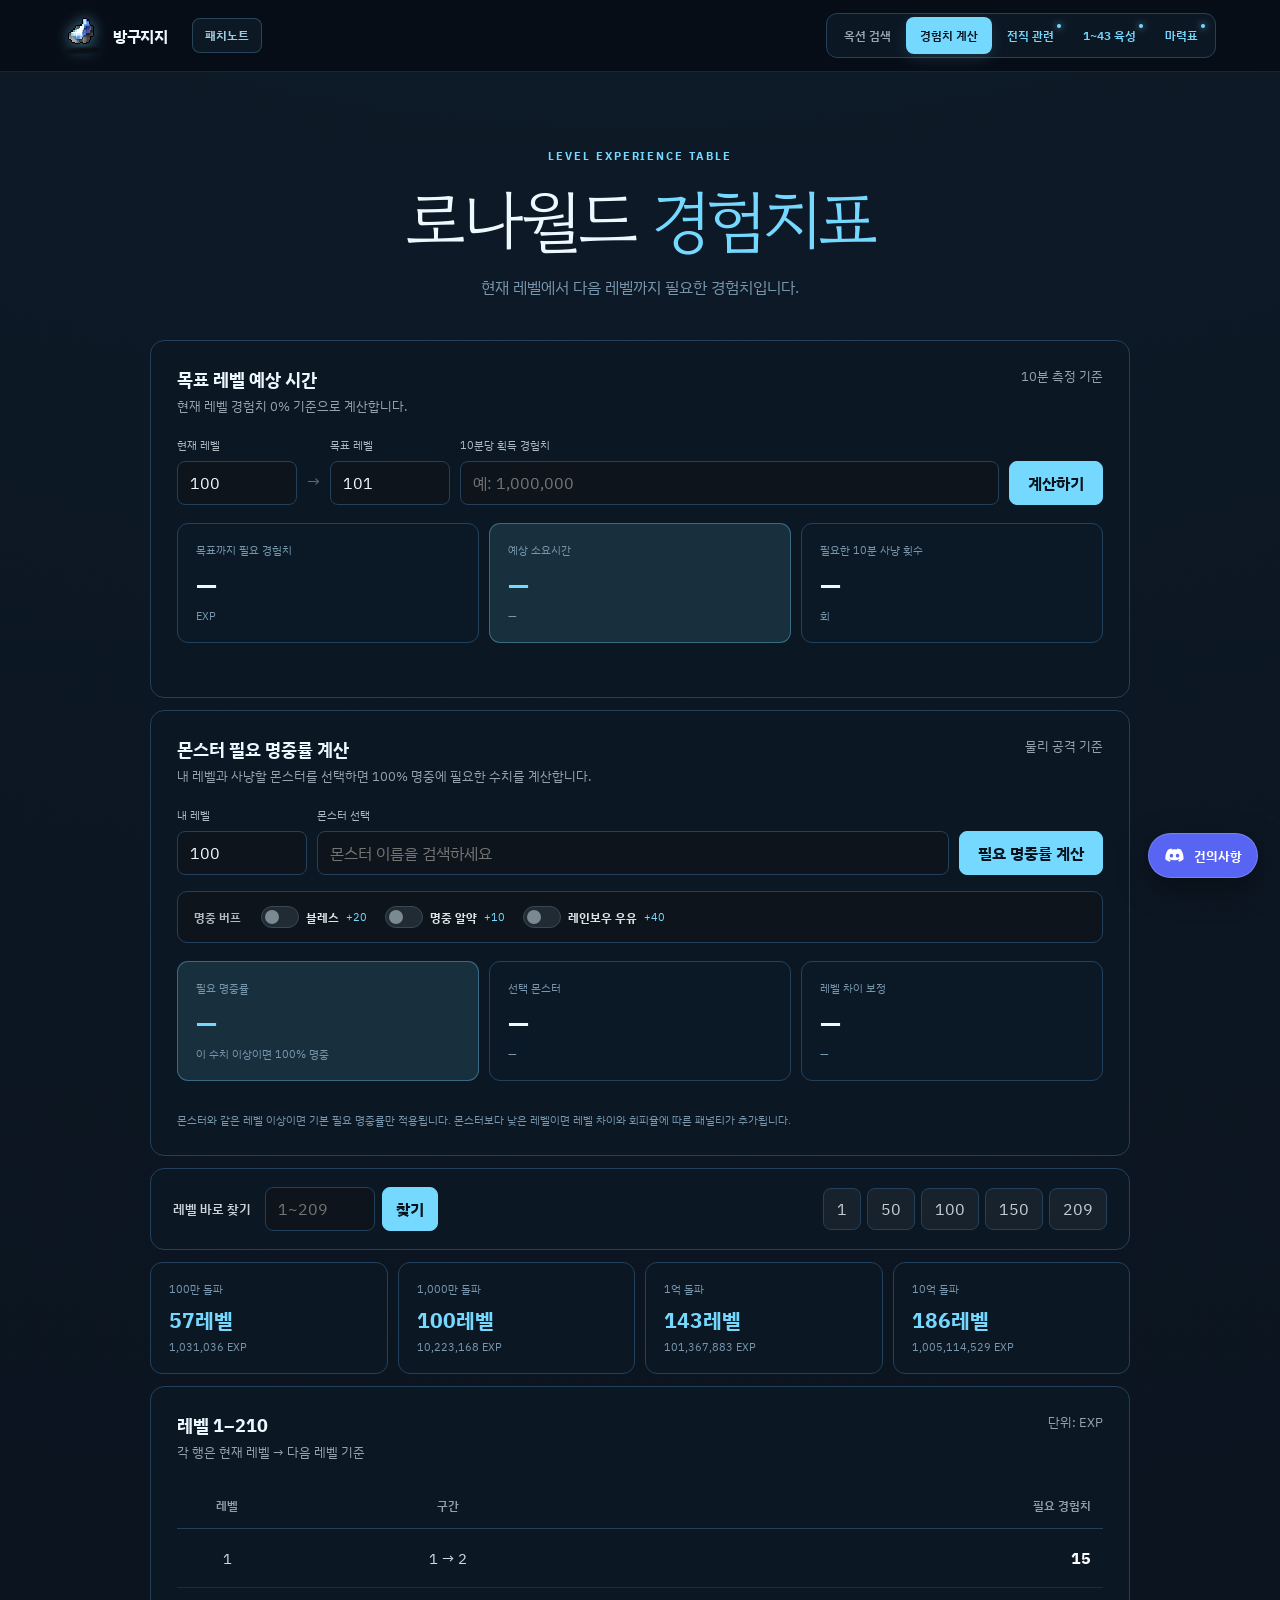
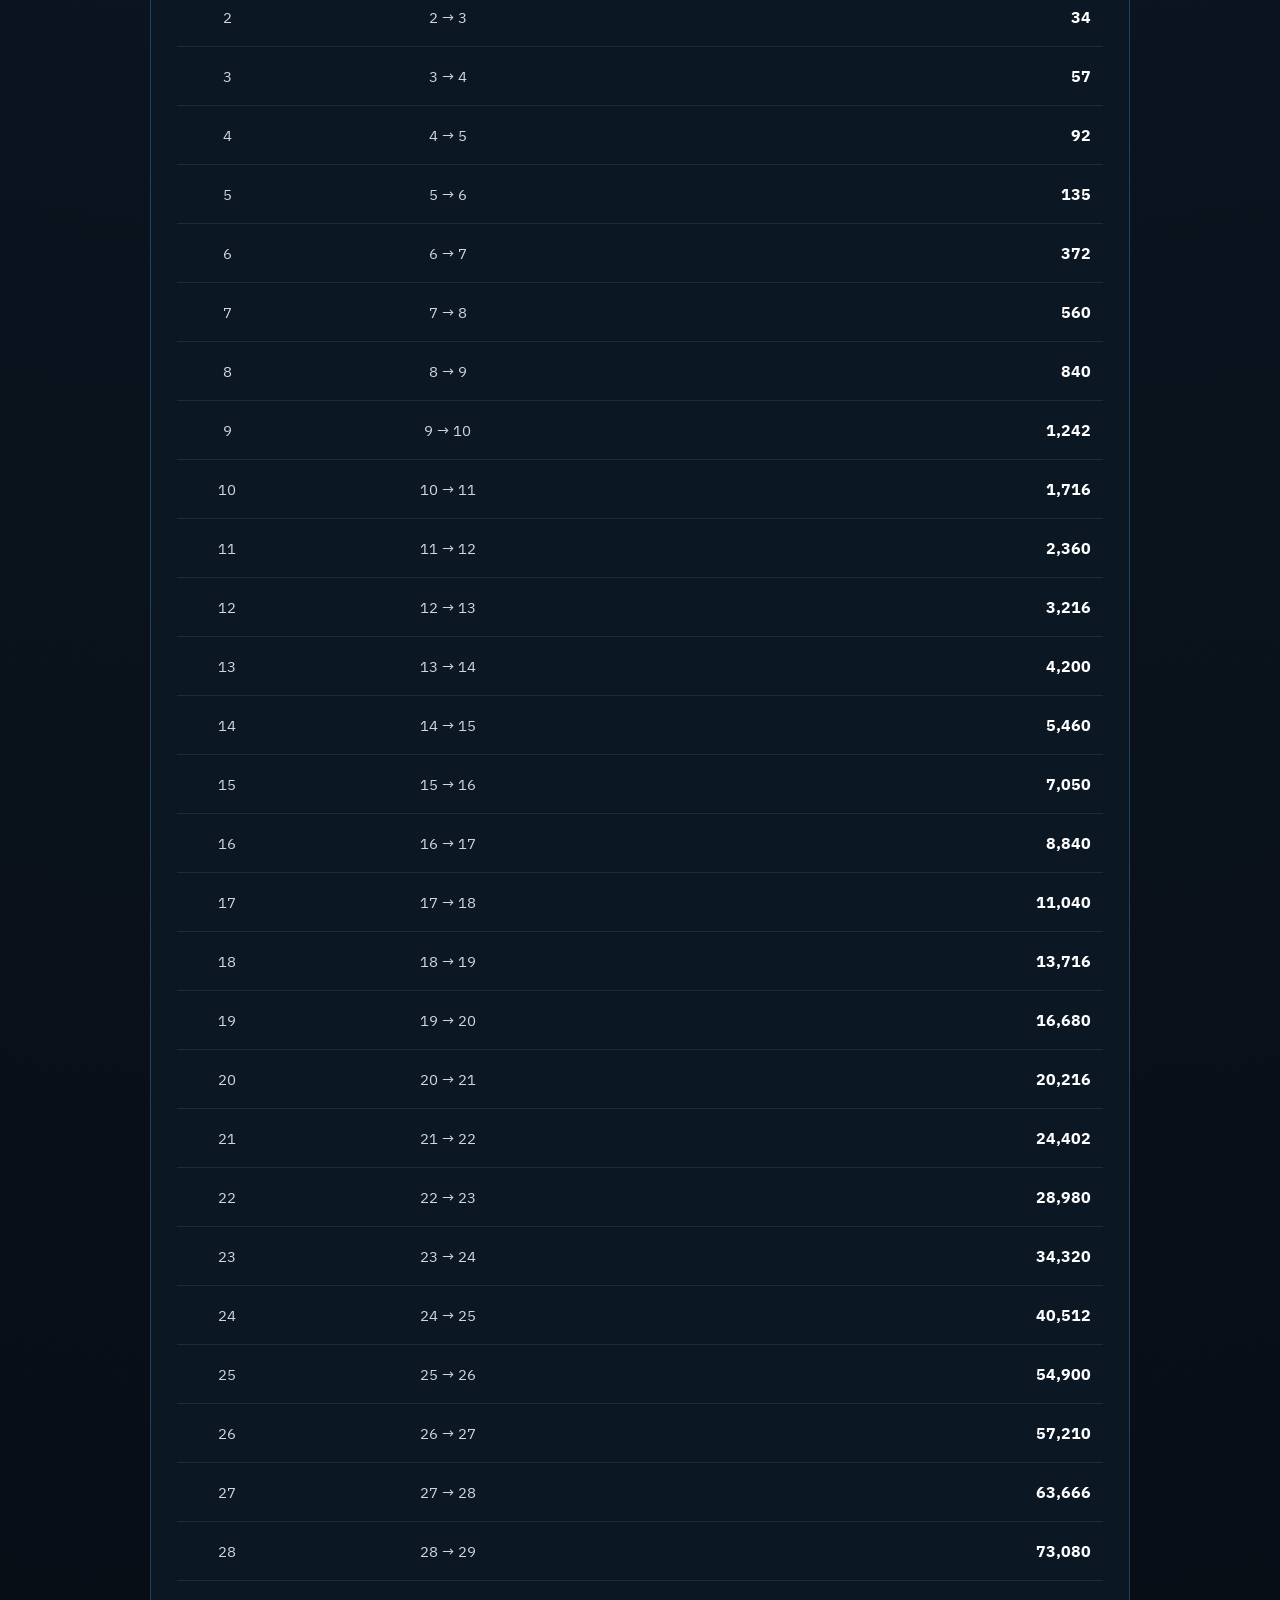
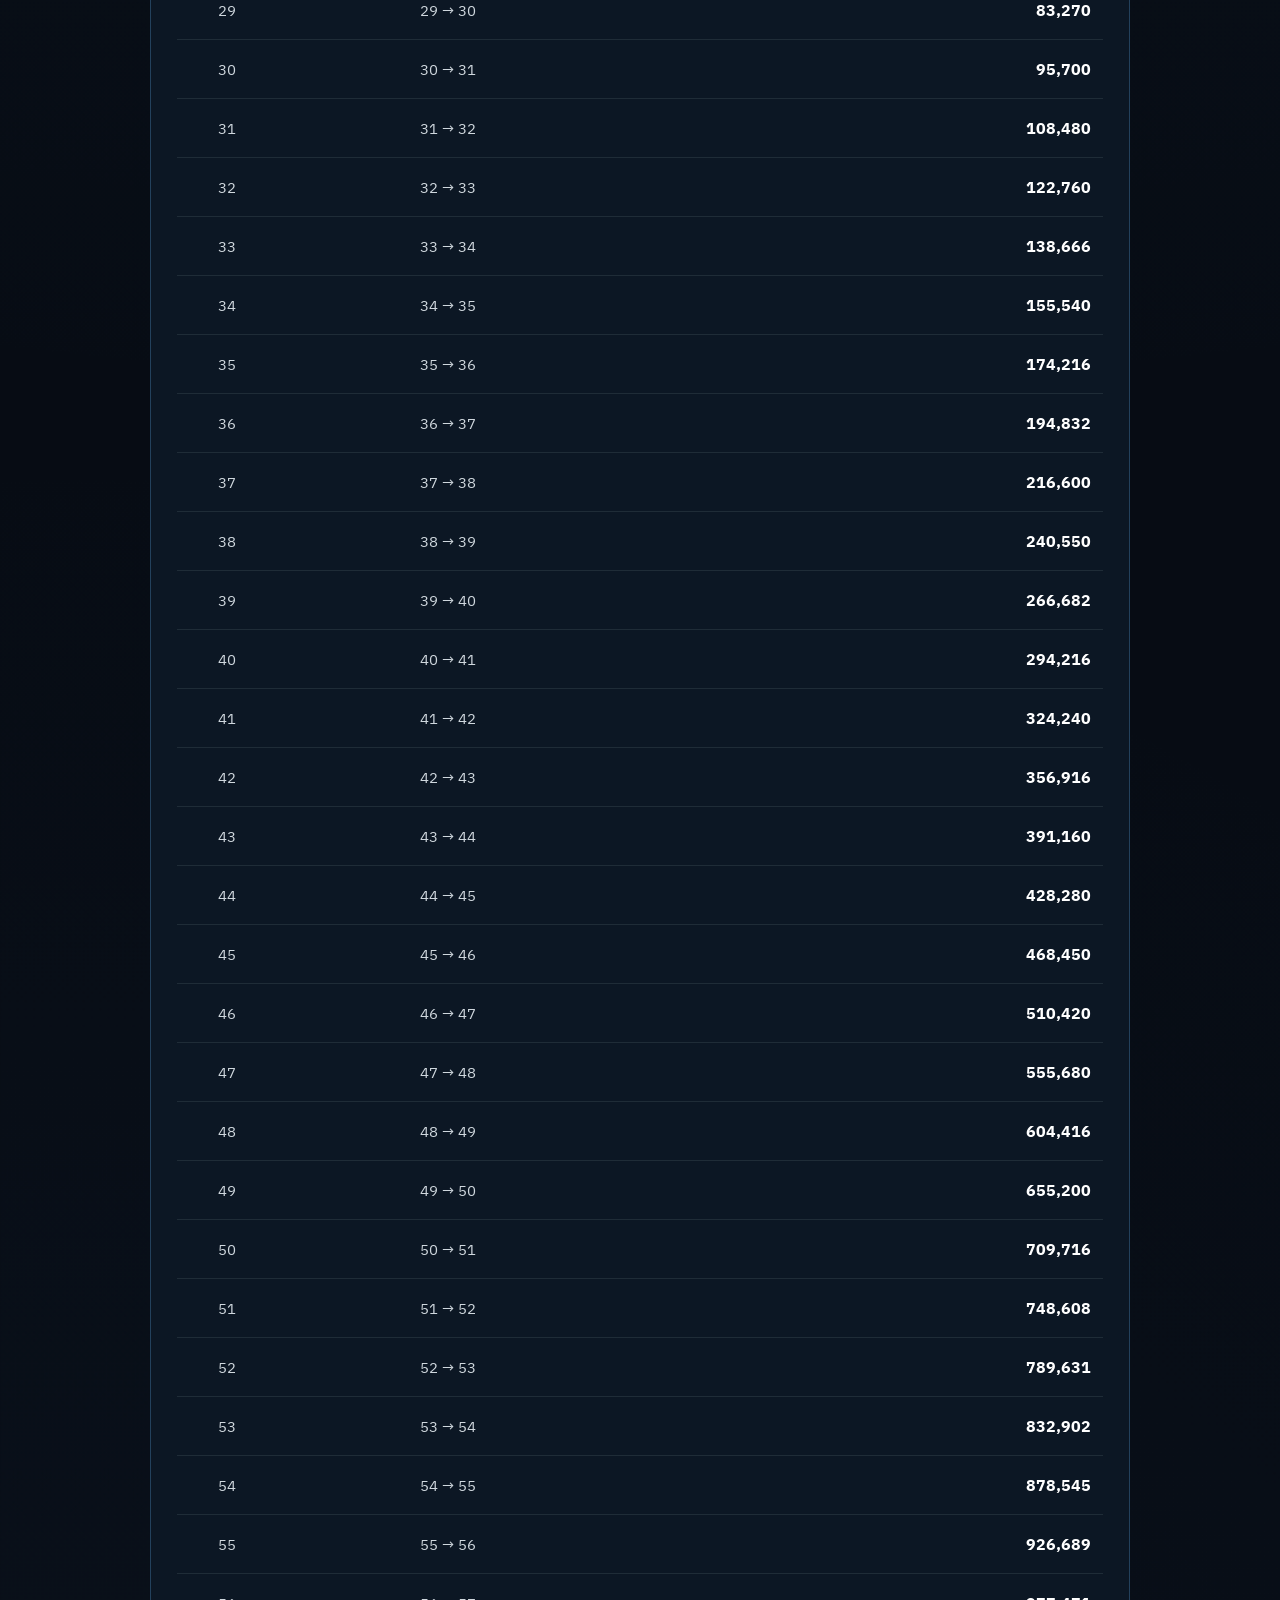
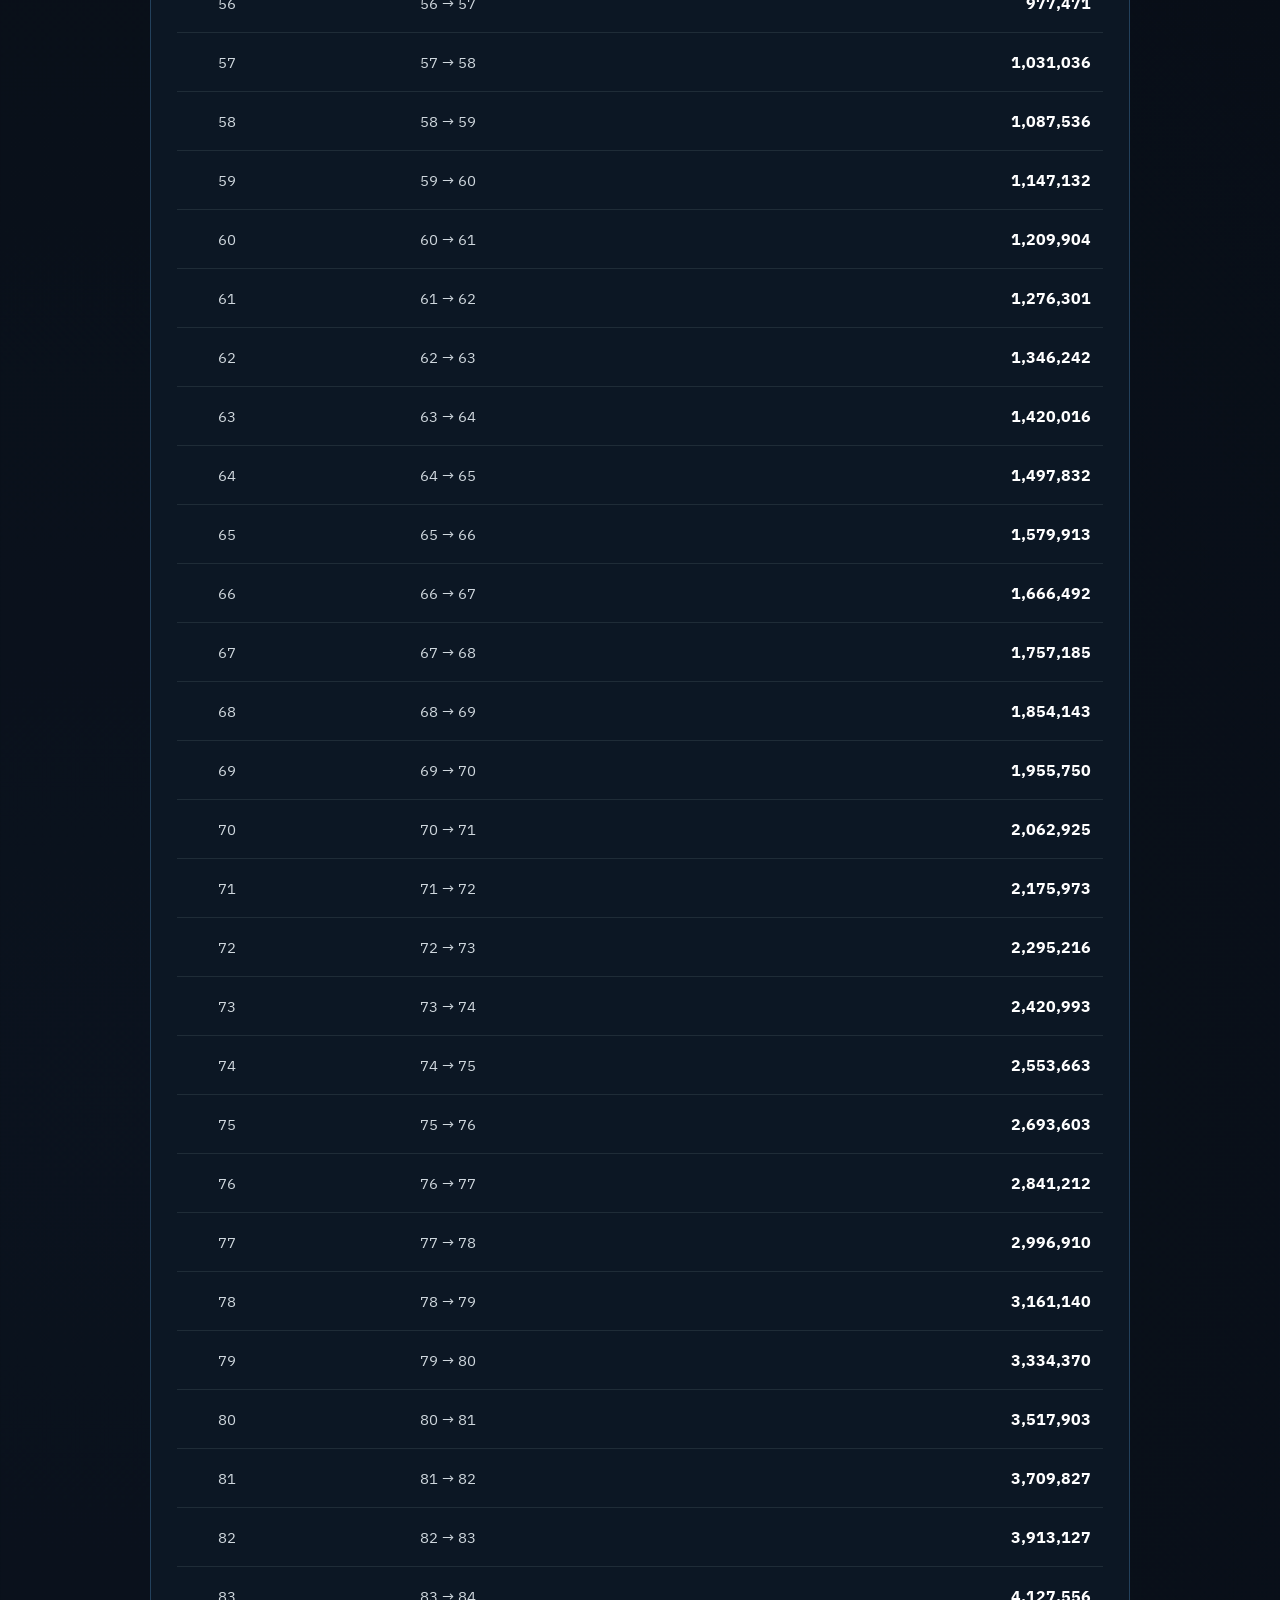
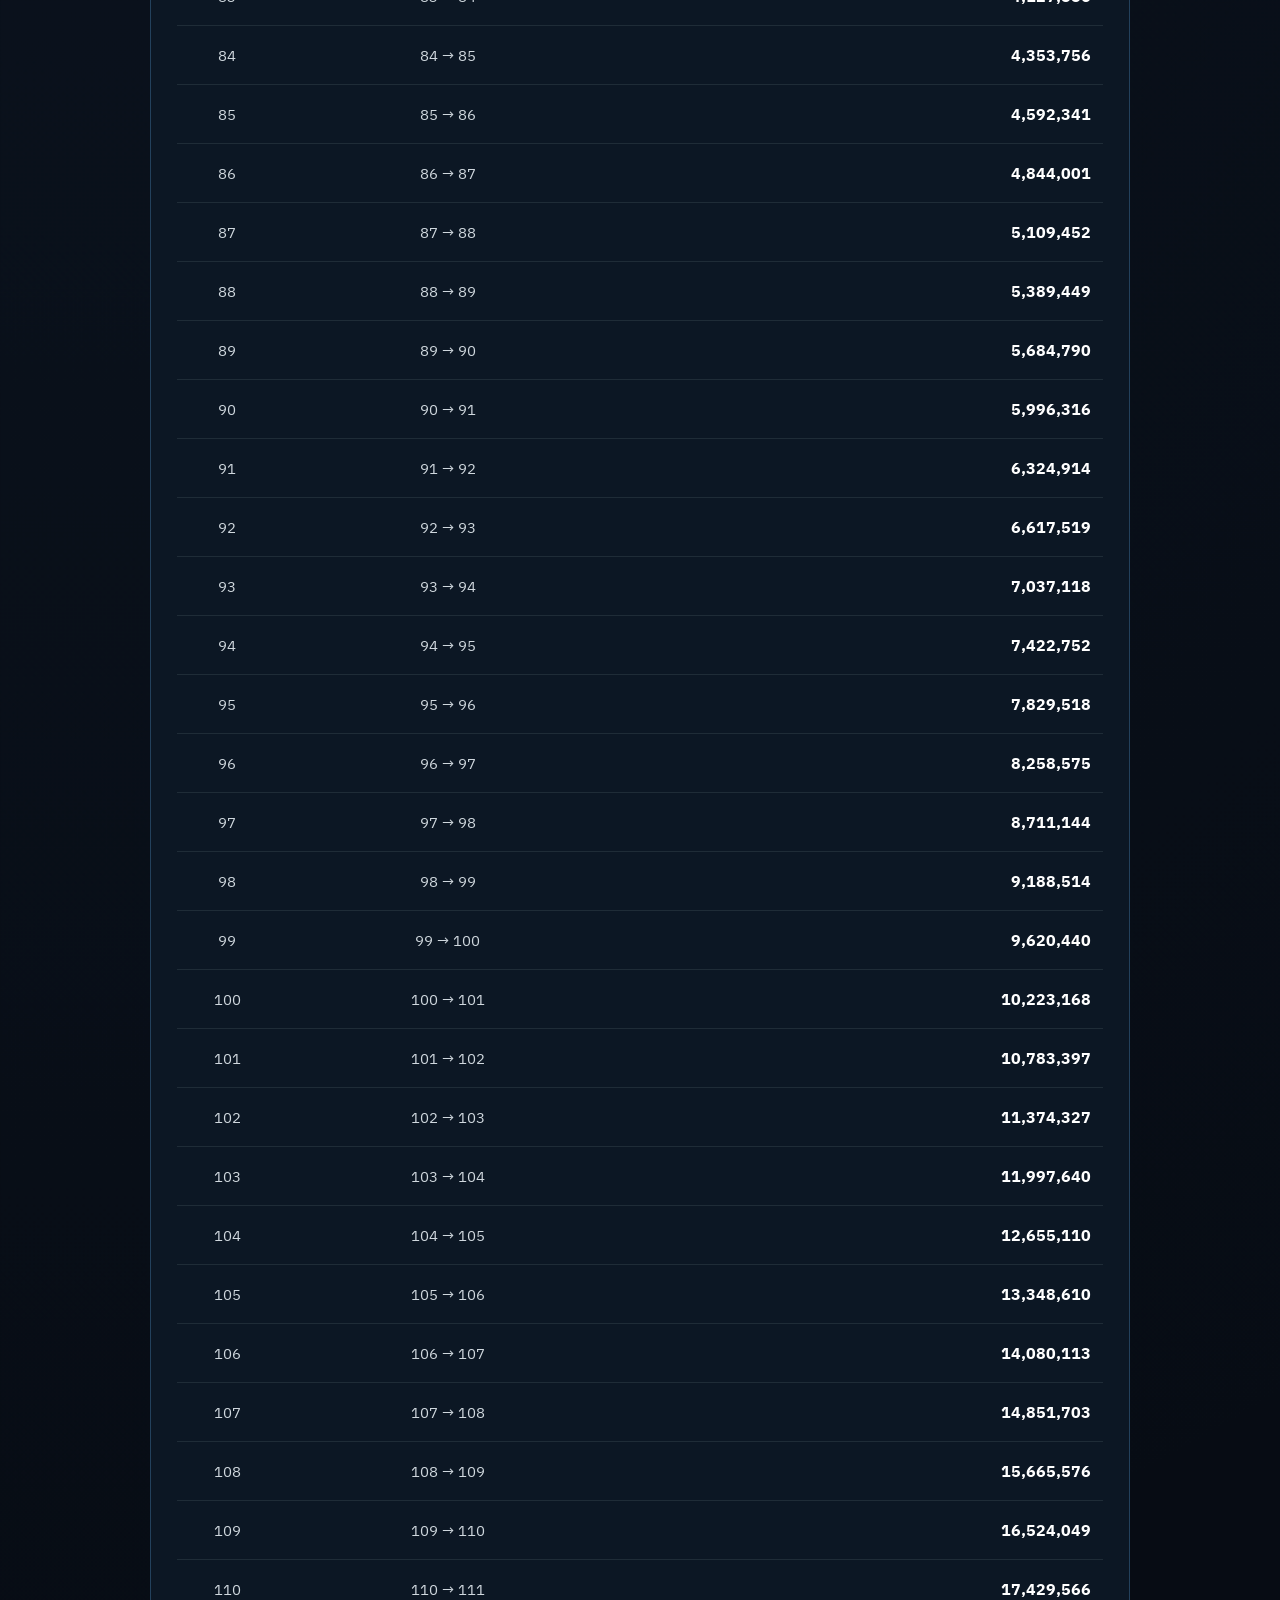
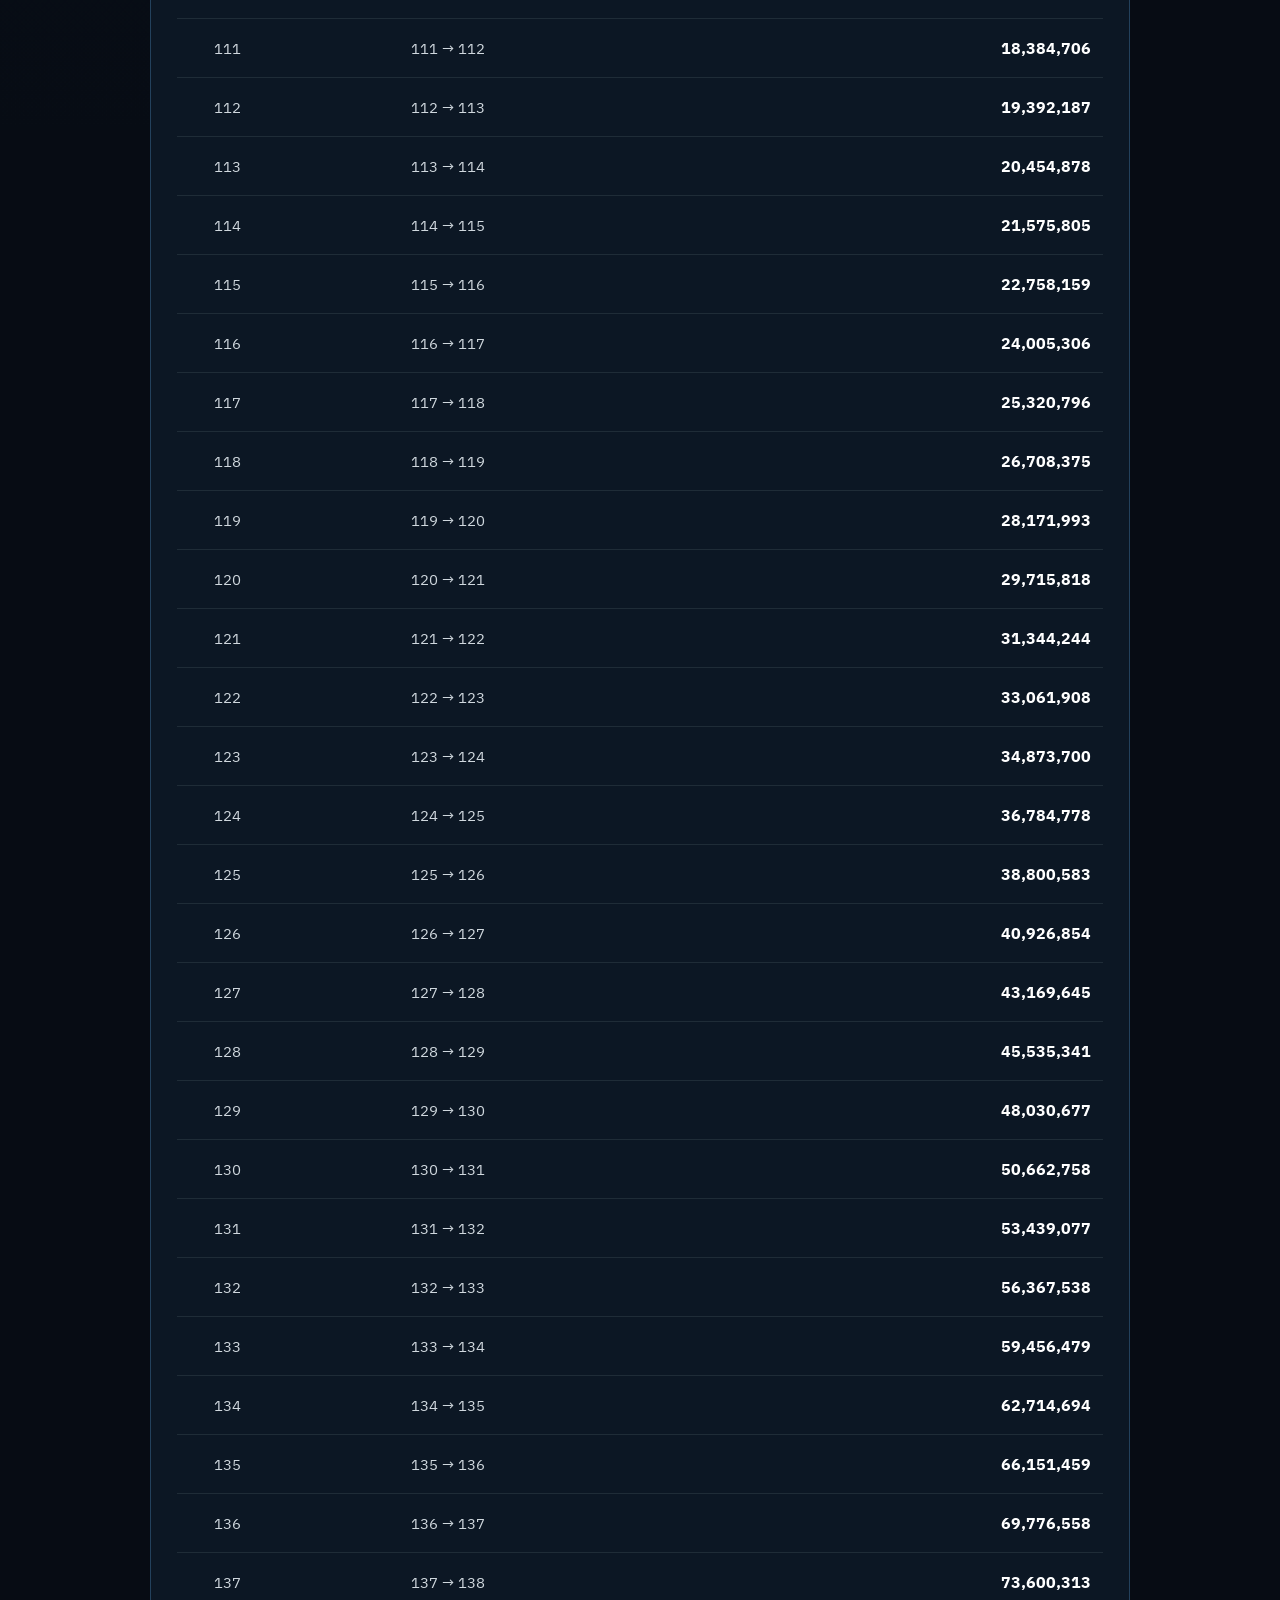
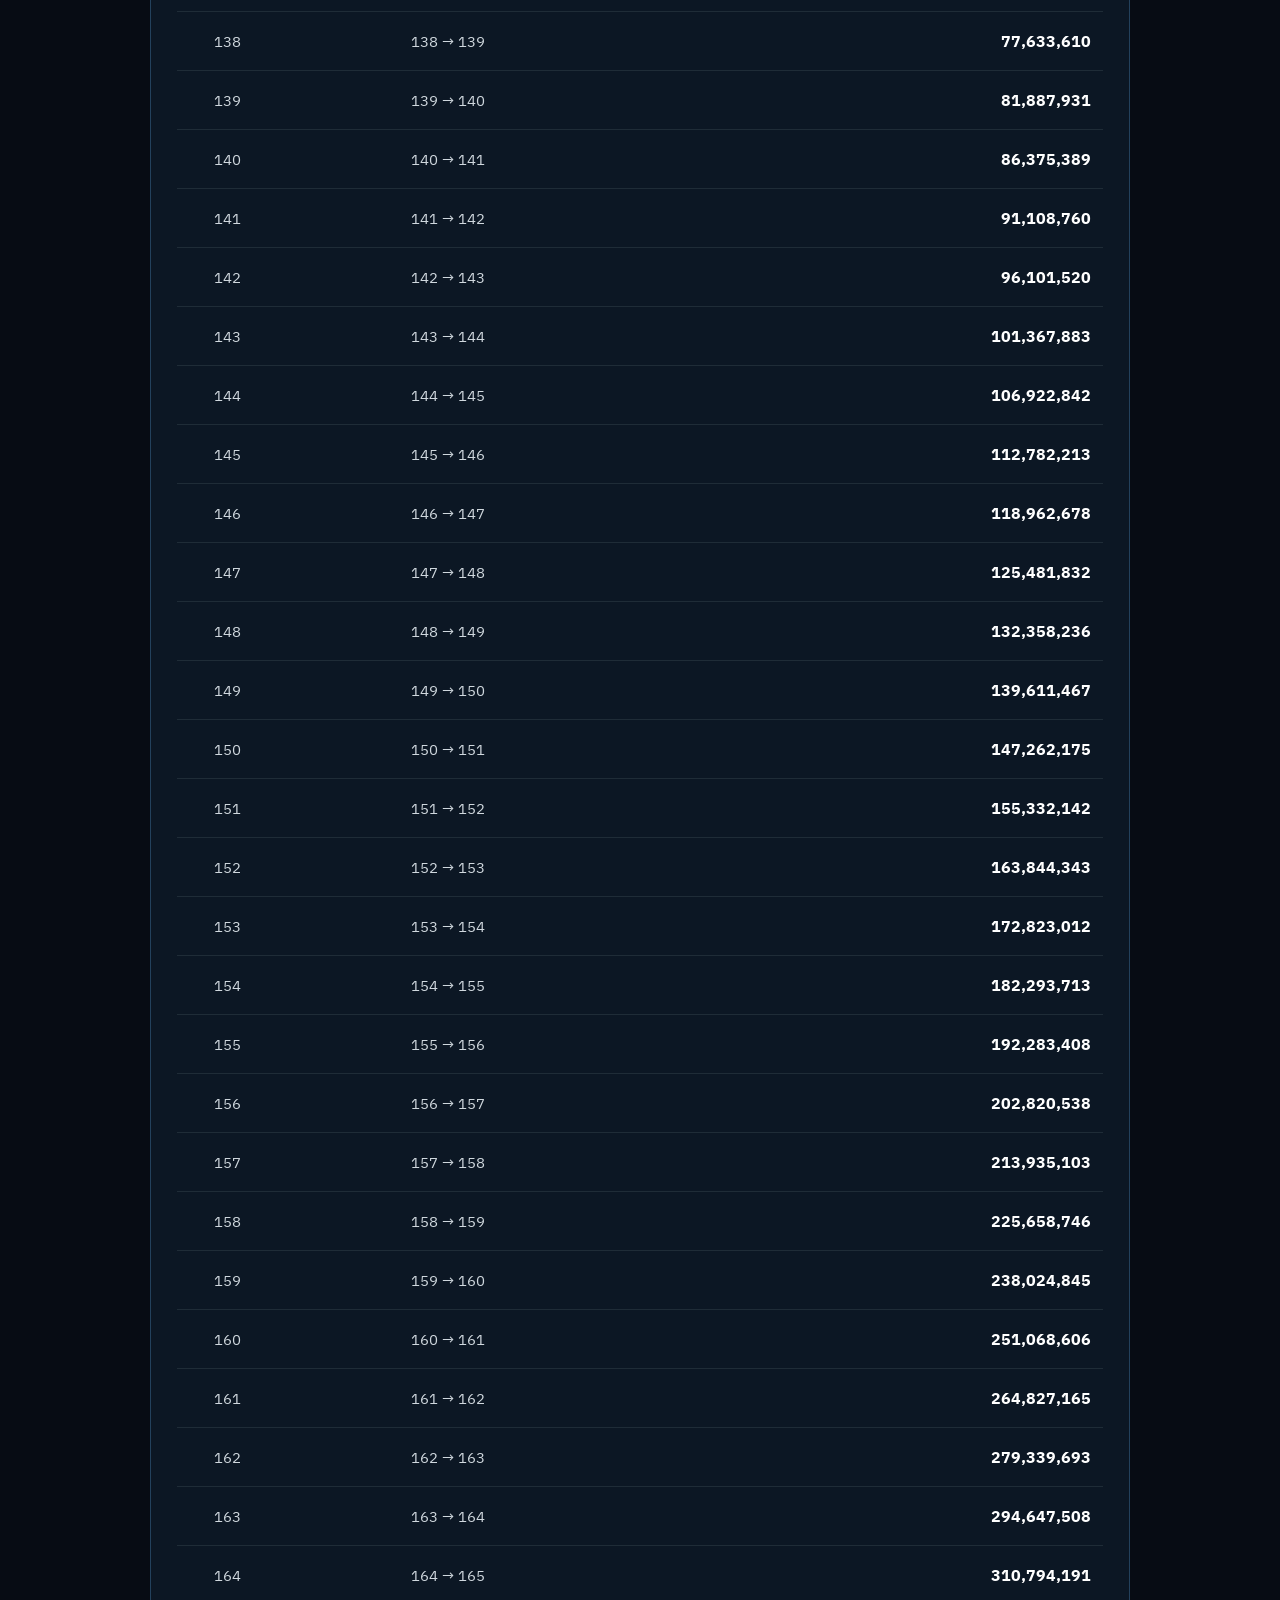
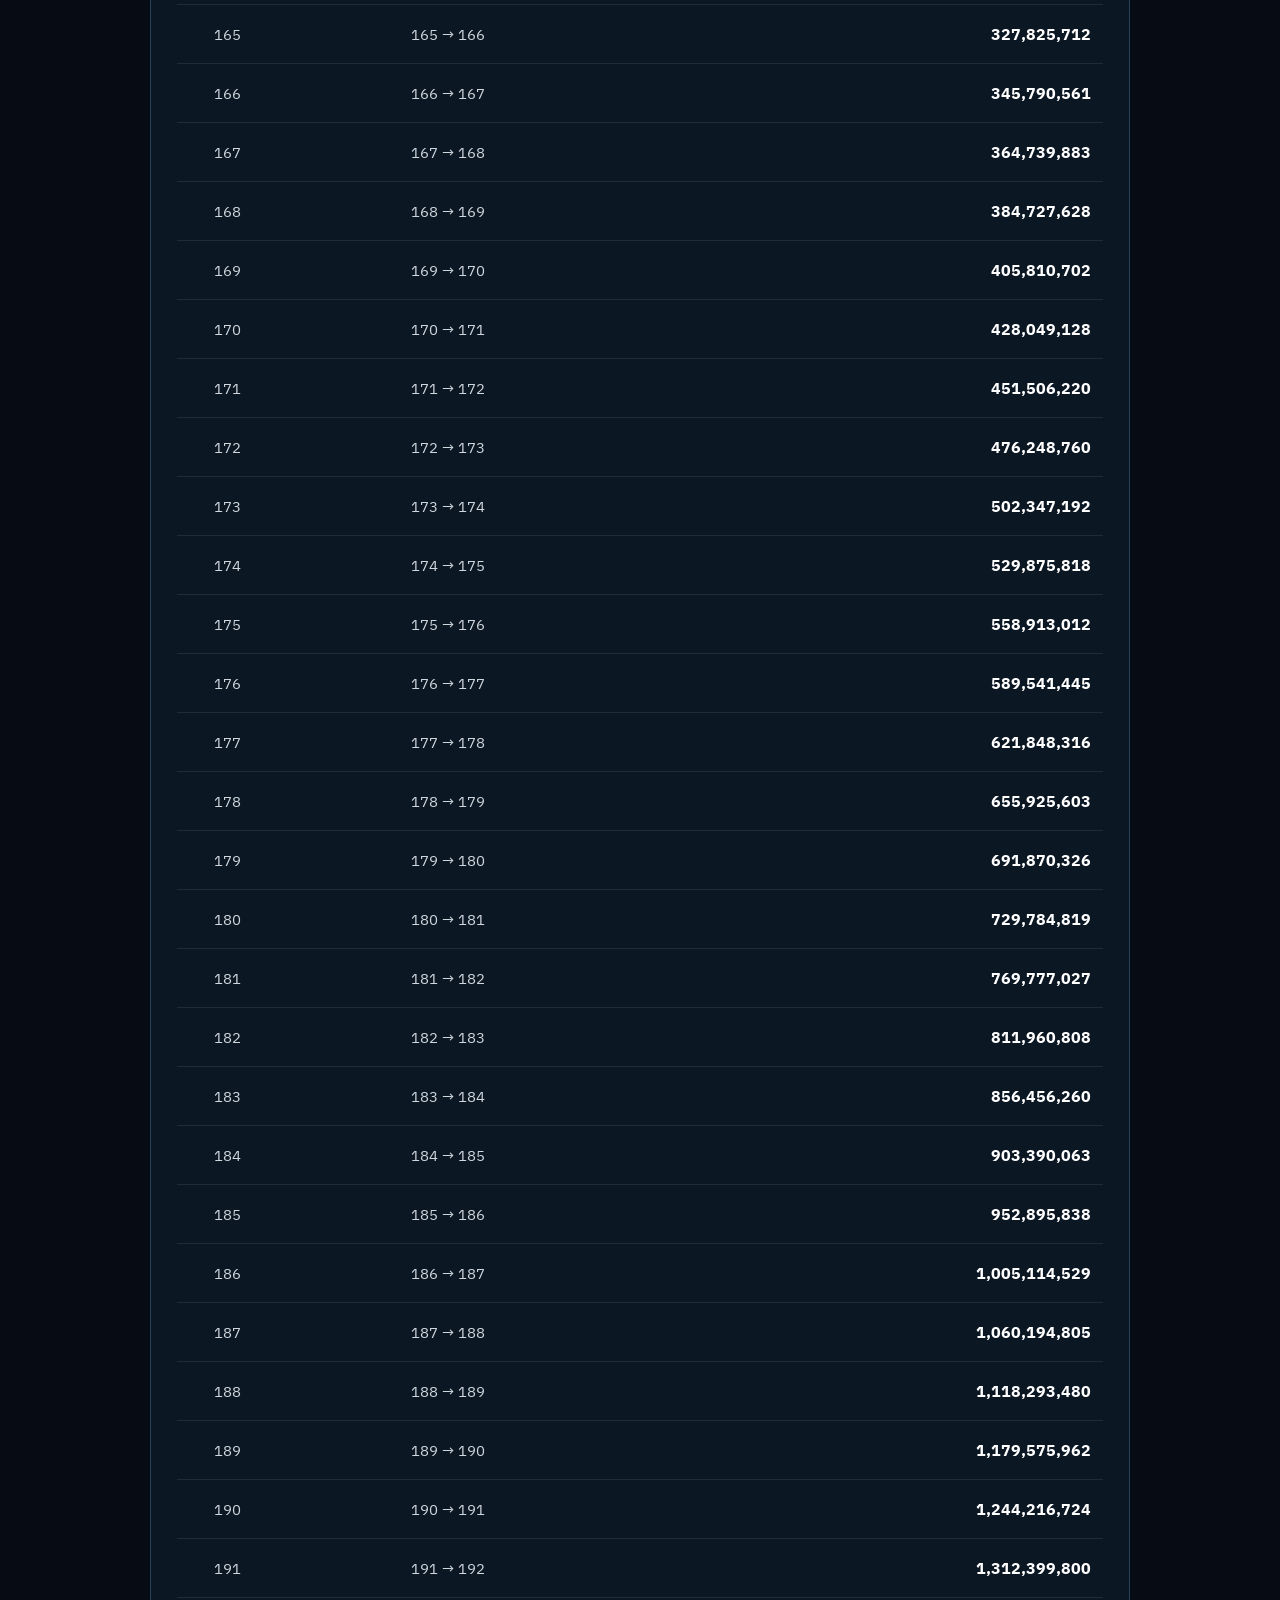
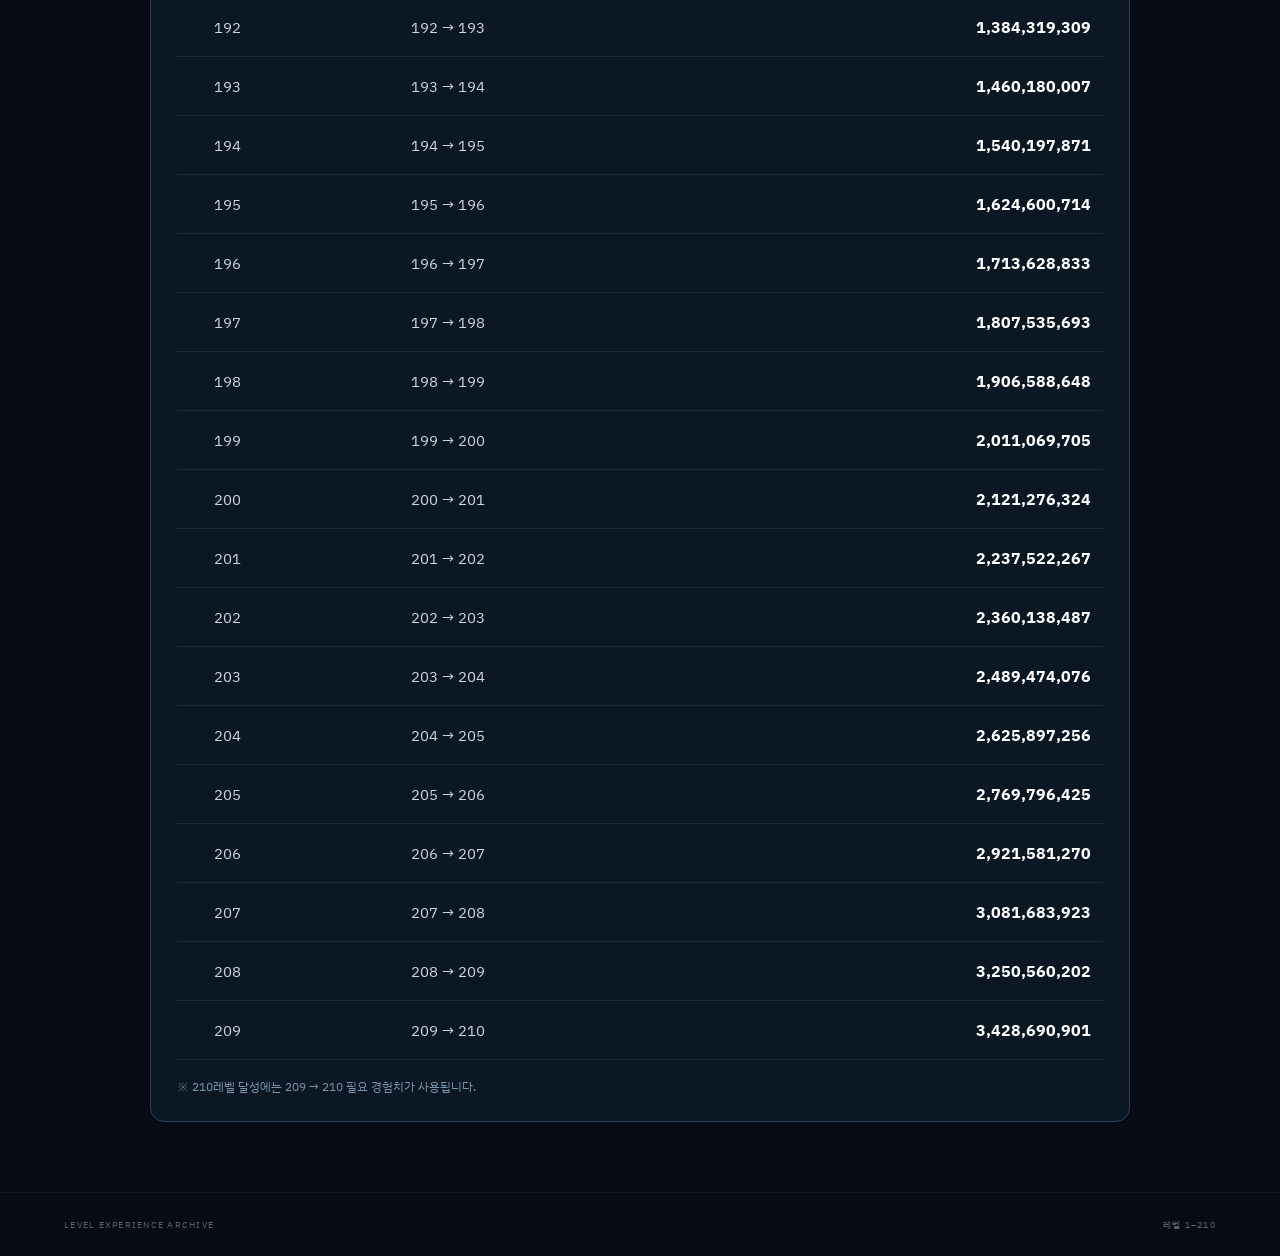
==== commit 660d6d9b: "직업별 마력표 다시 추가" ====
--- a/exp.html
+++ b/exp.html
@@ -47,6 +47,7 @@
           <a class="header-link featured active" href="exp.html" aria-current="page">경험치 계산</a>
           <a class="header-link featured" href="job.html">전직 관련</a>
           <a class="header-link featured" href="guide.html">1~43 육성</a>
+          <a class="header-link featured" href="magic.html">마력표</a>
         </nav>
       </div>
     </header>
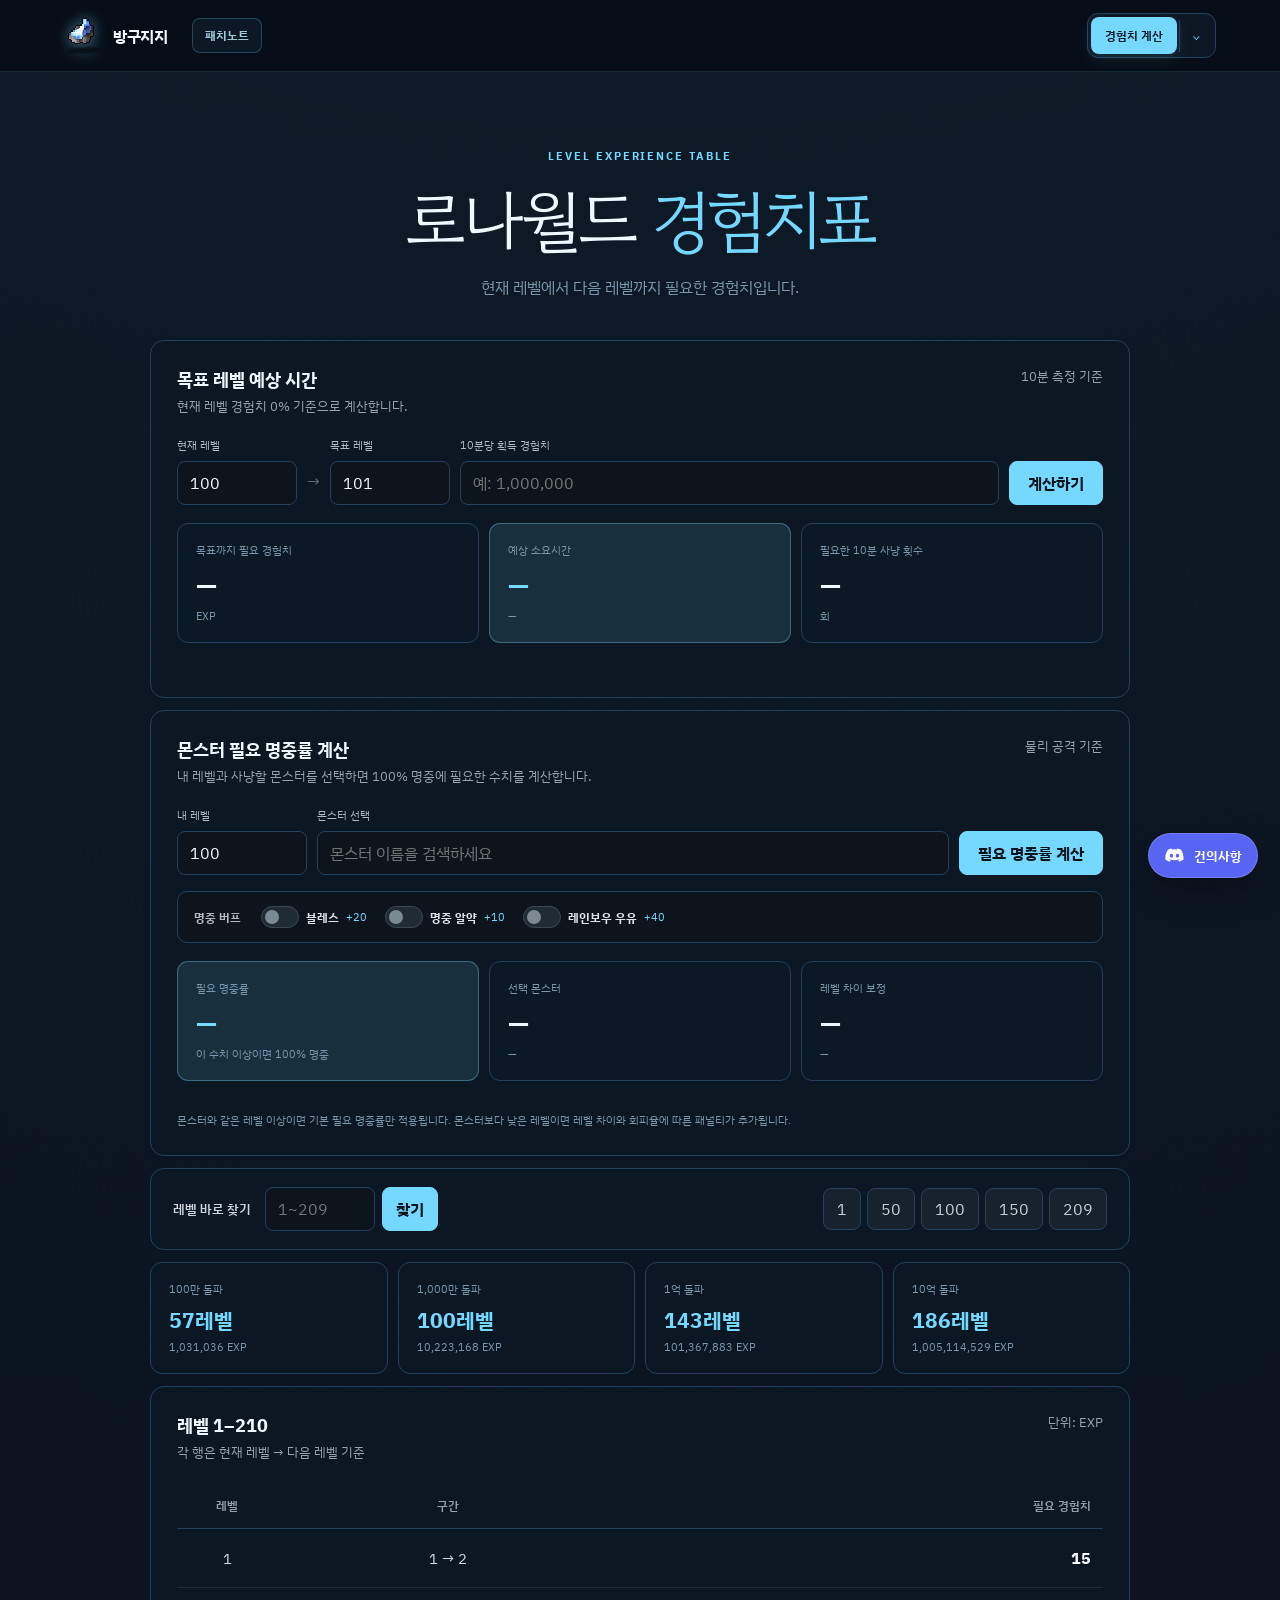
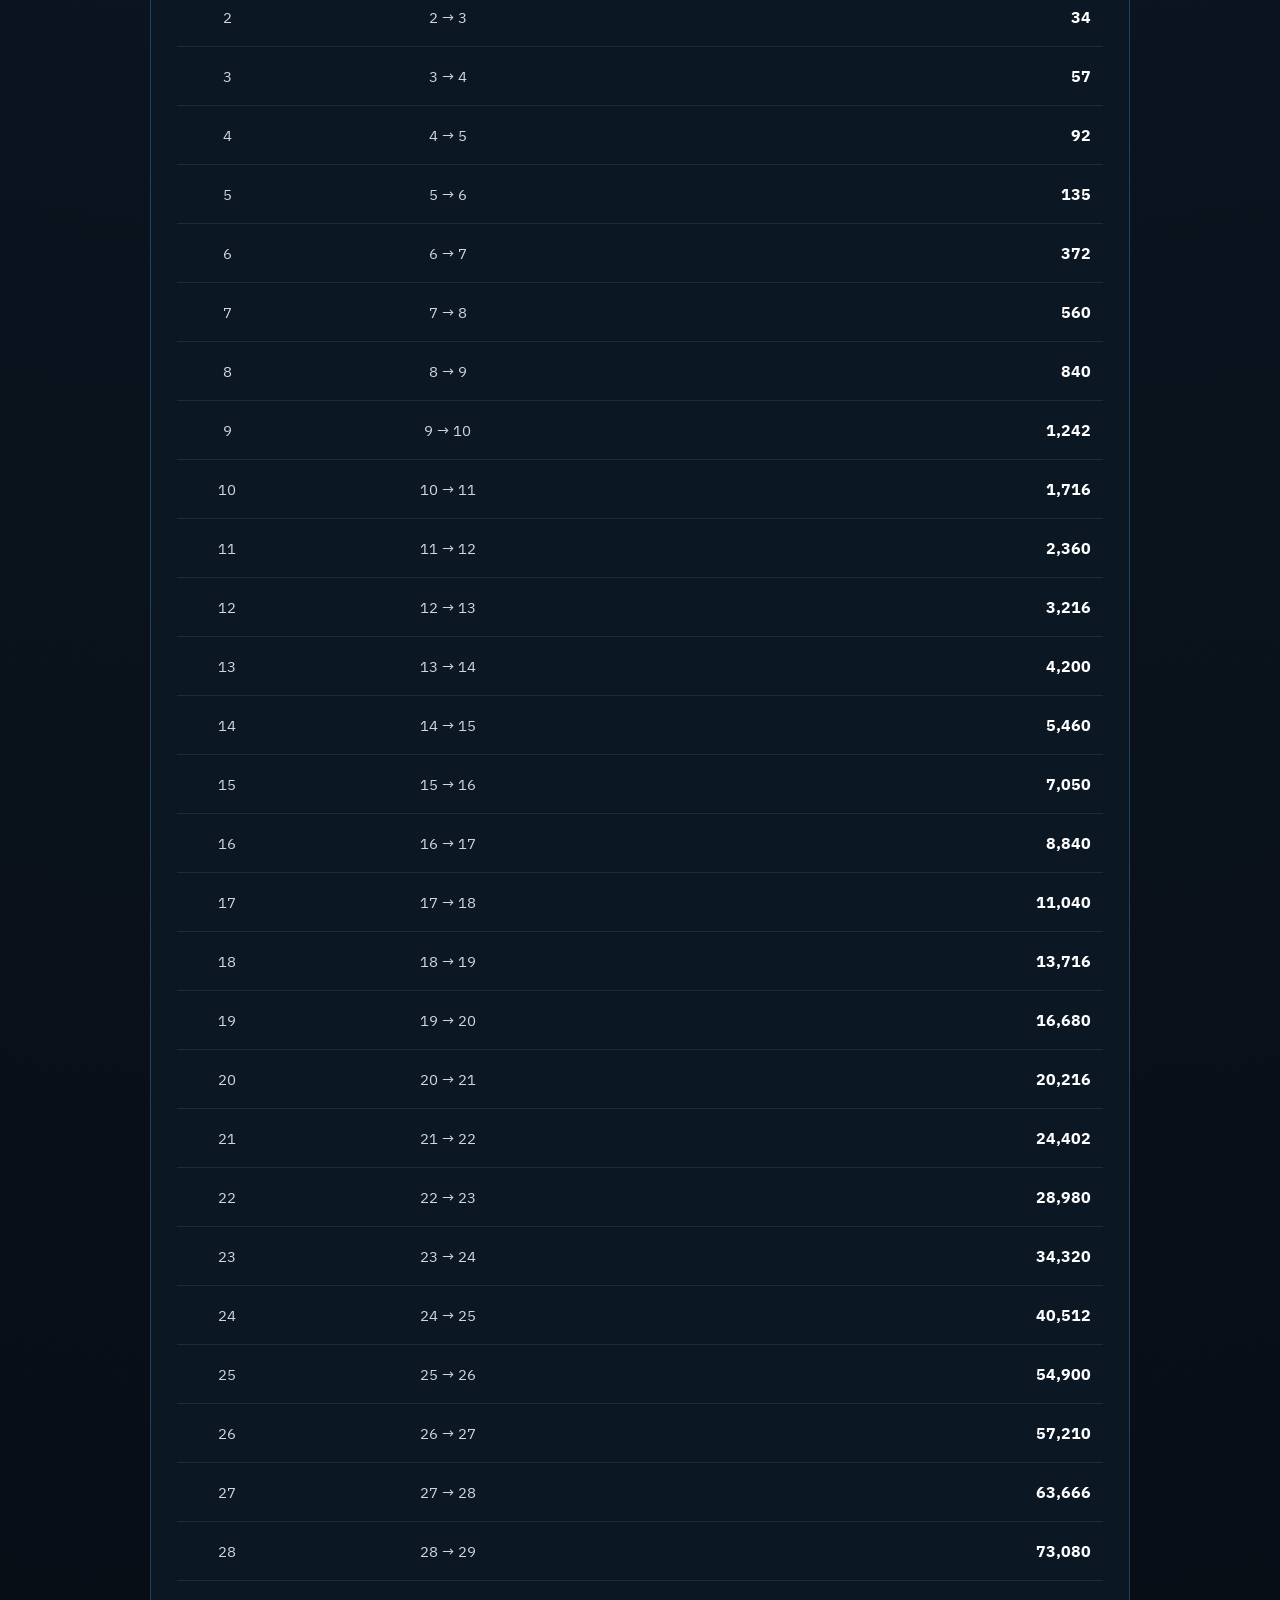
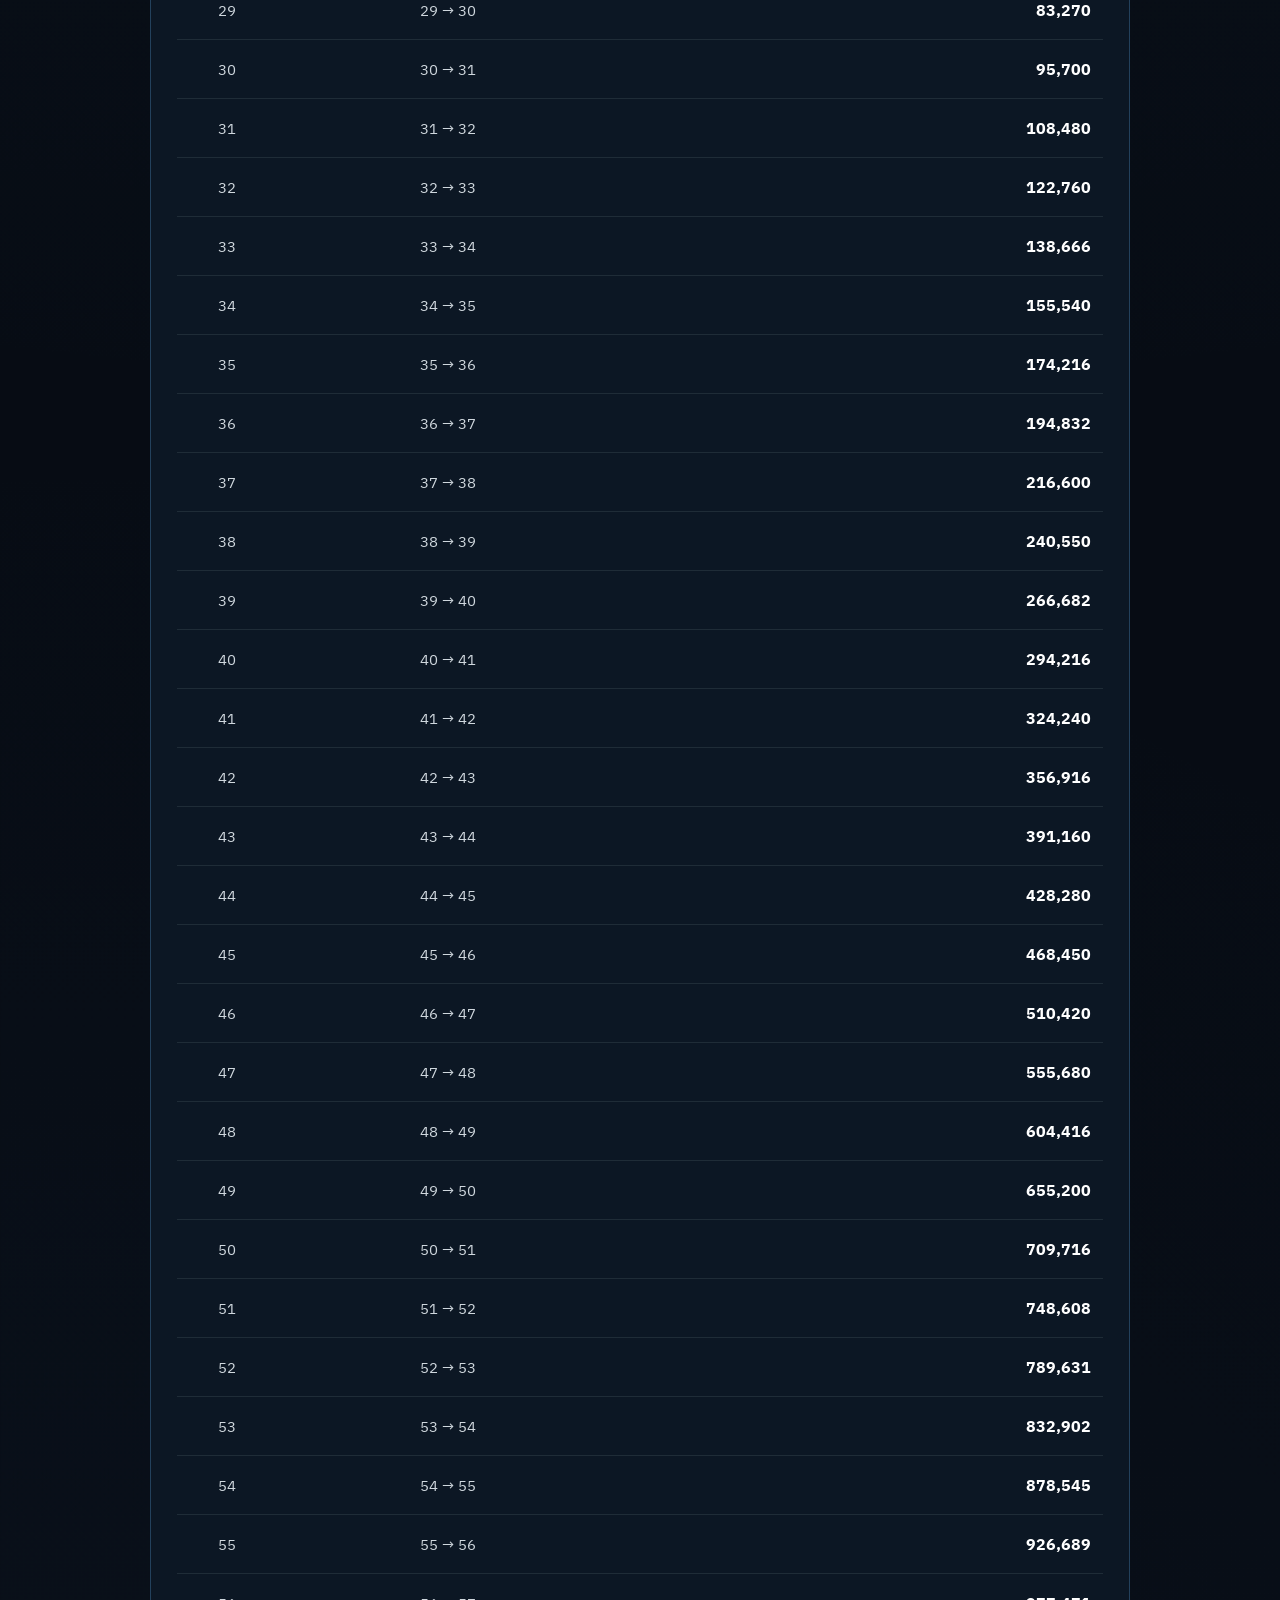
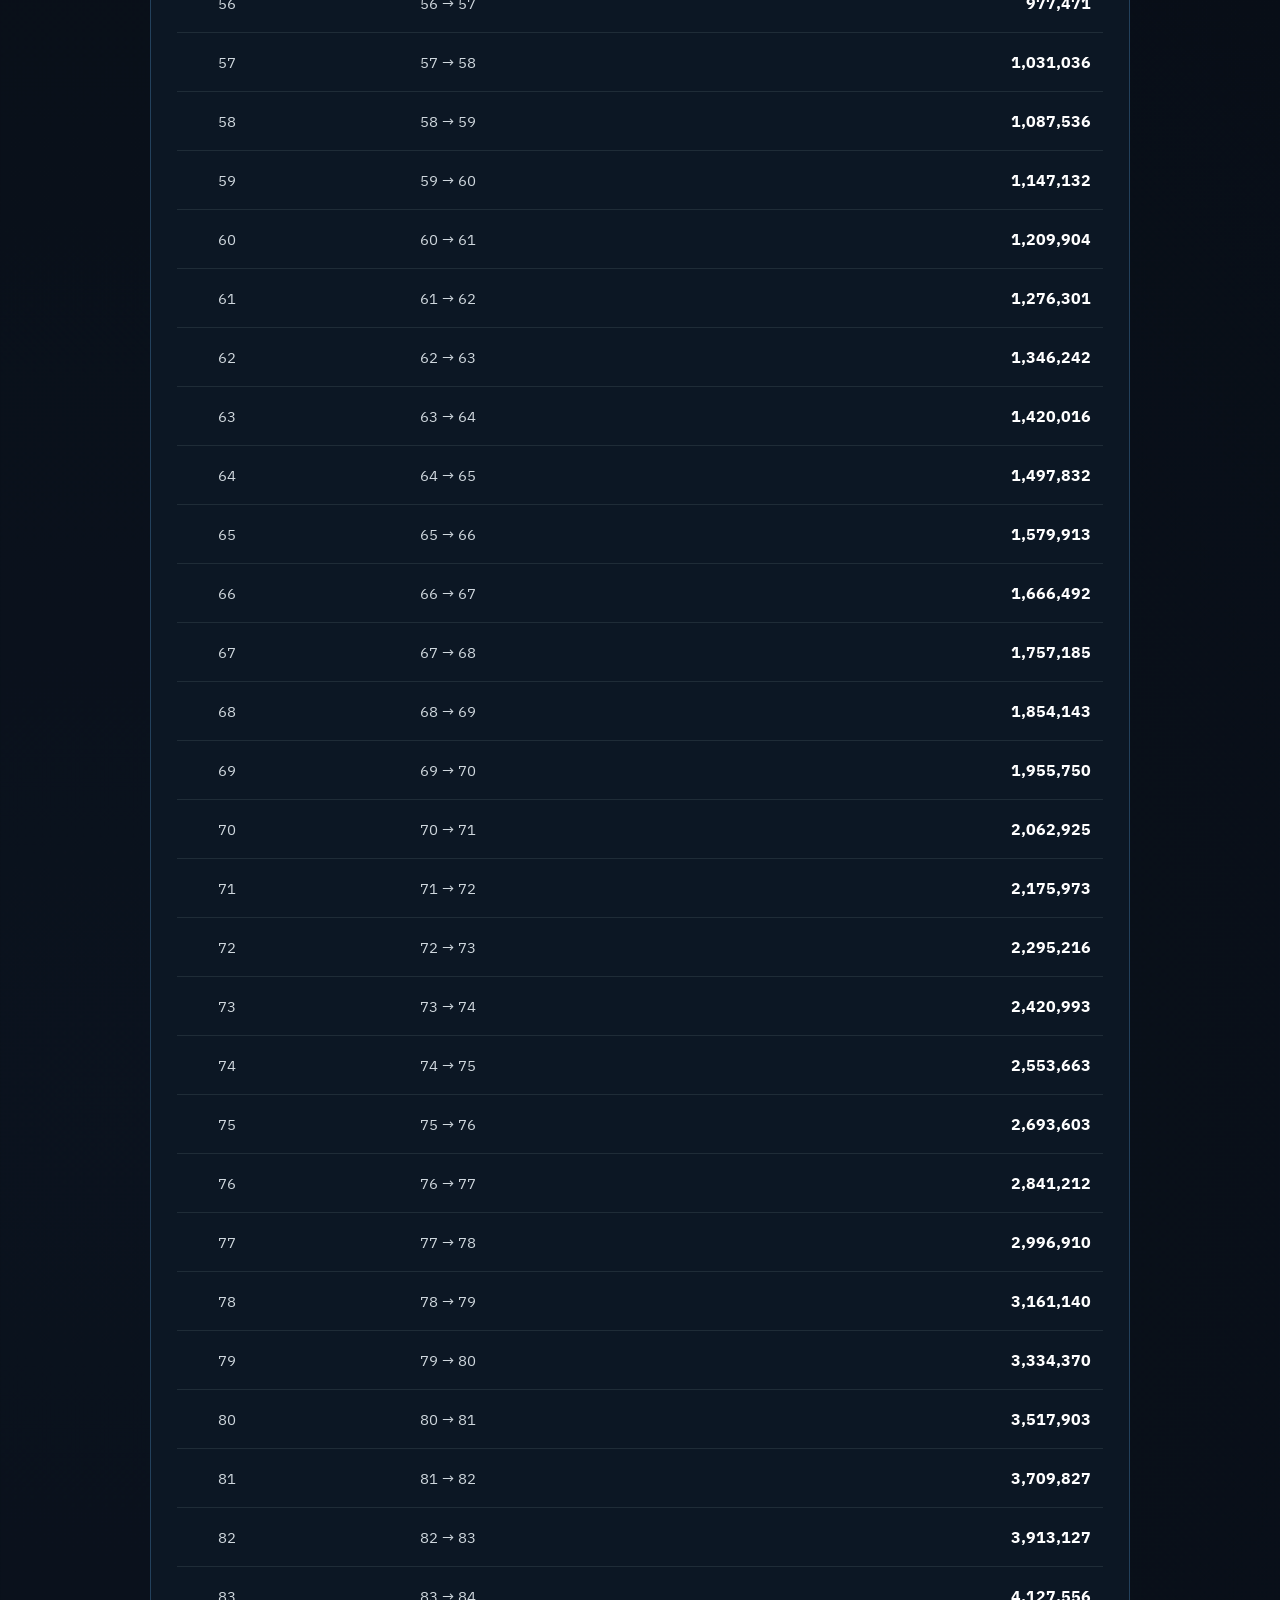
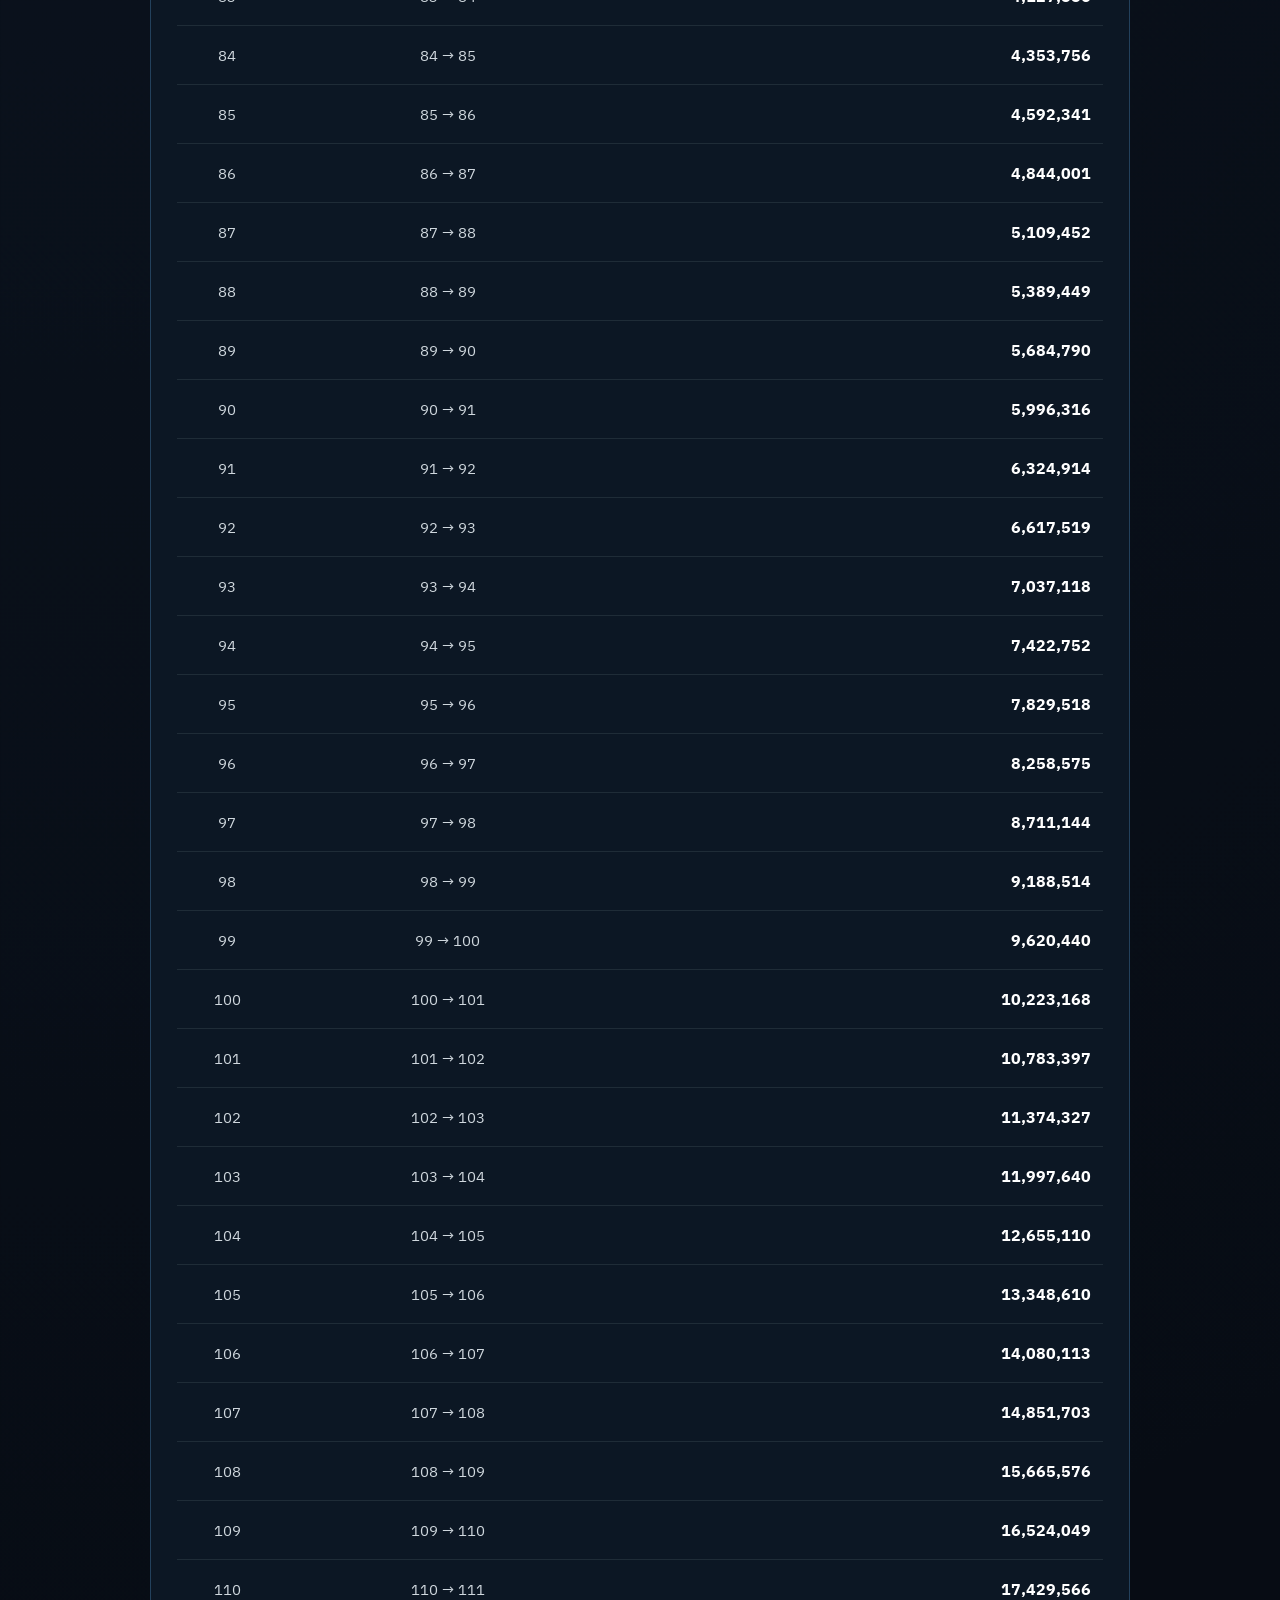
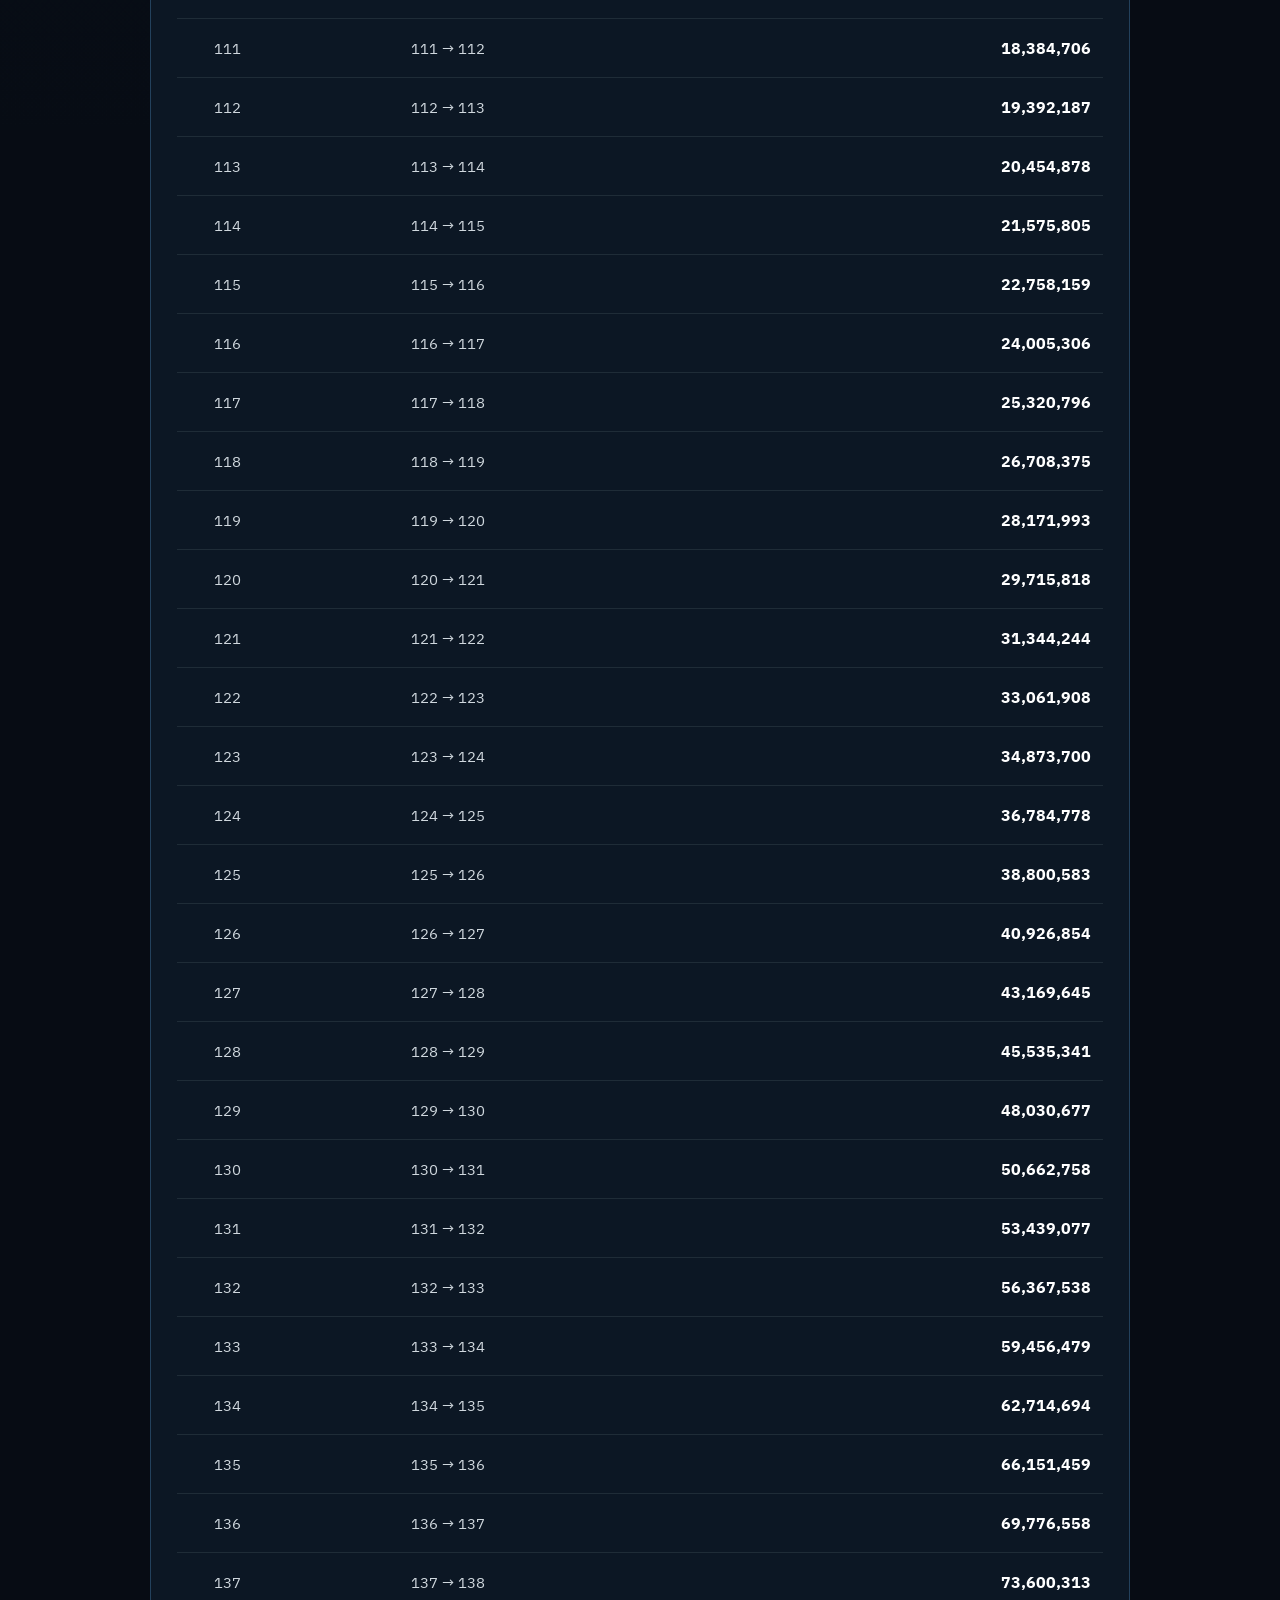
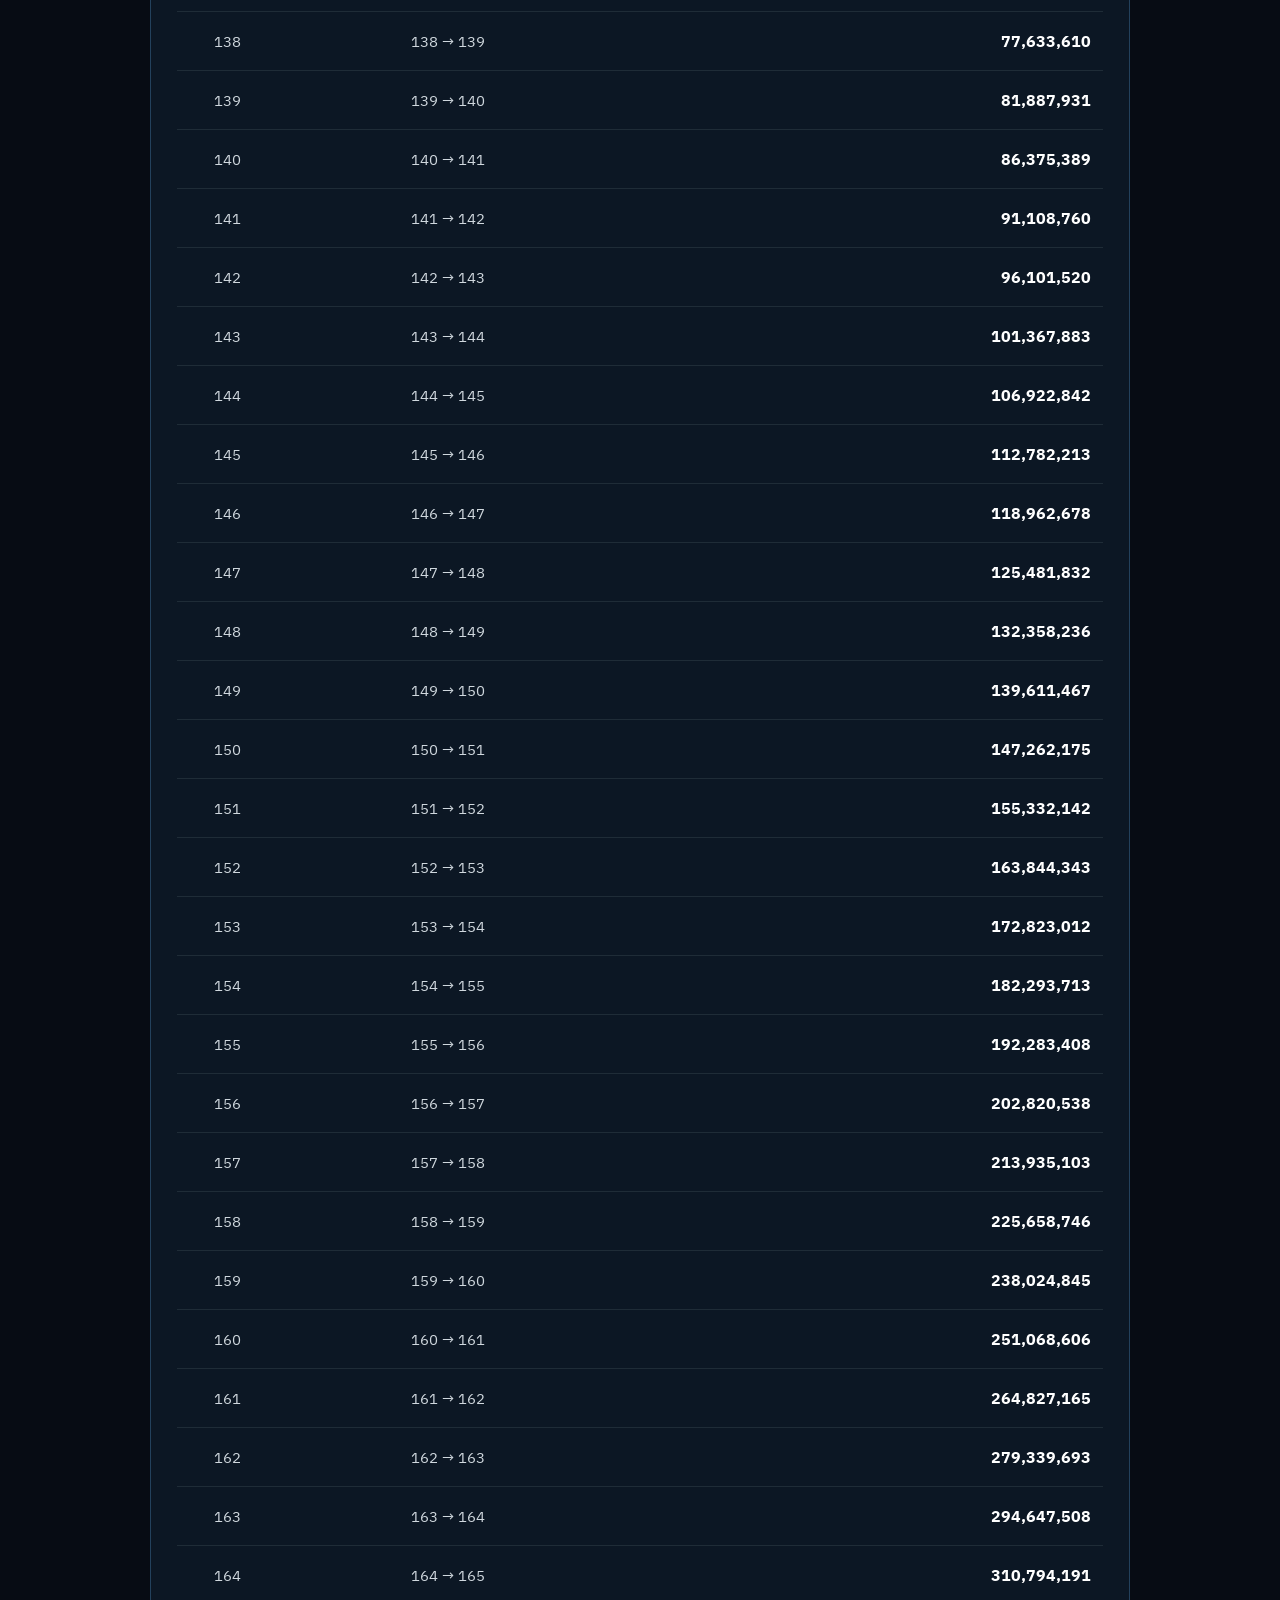
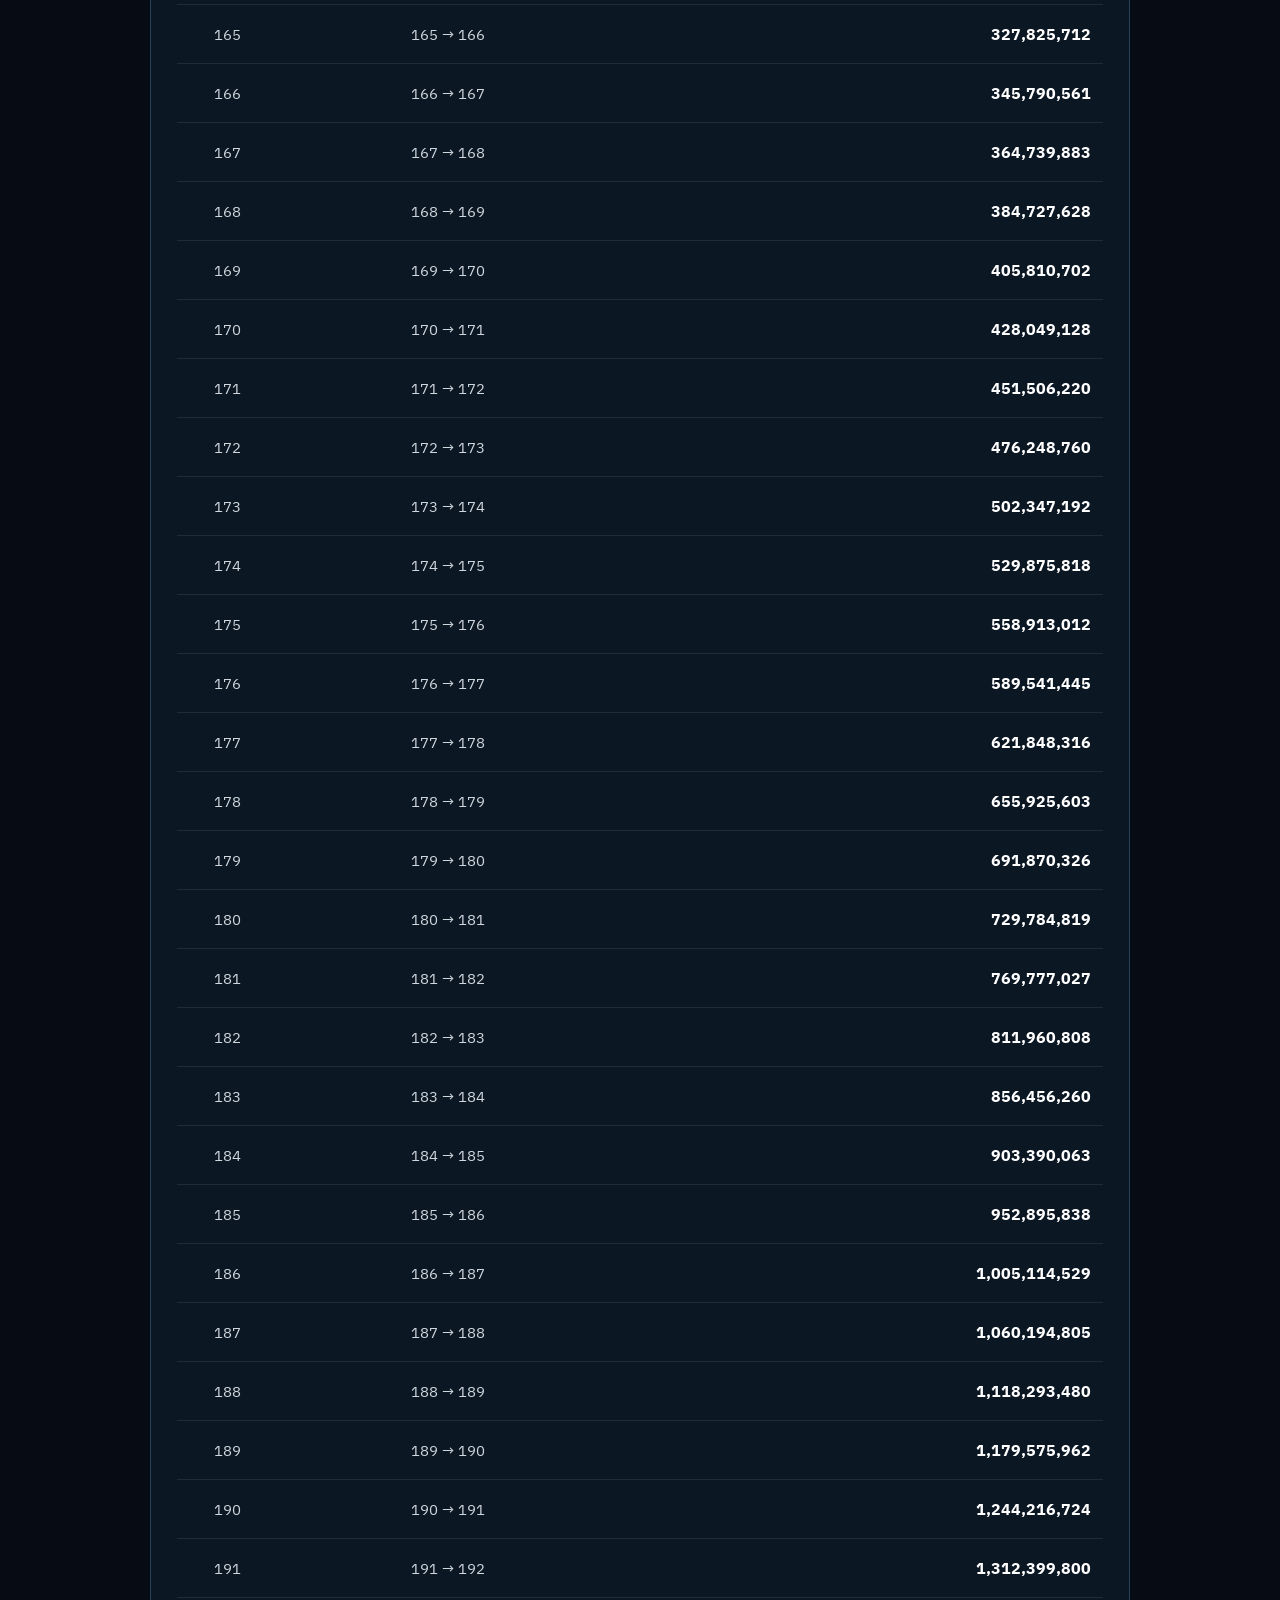
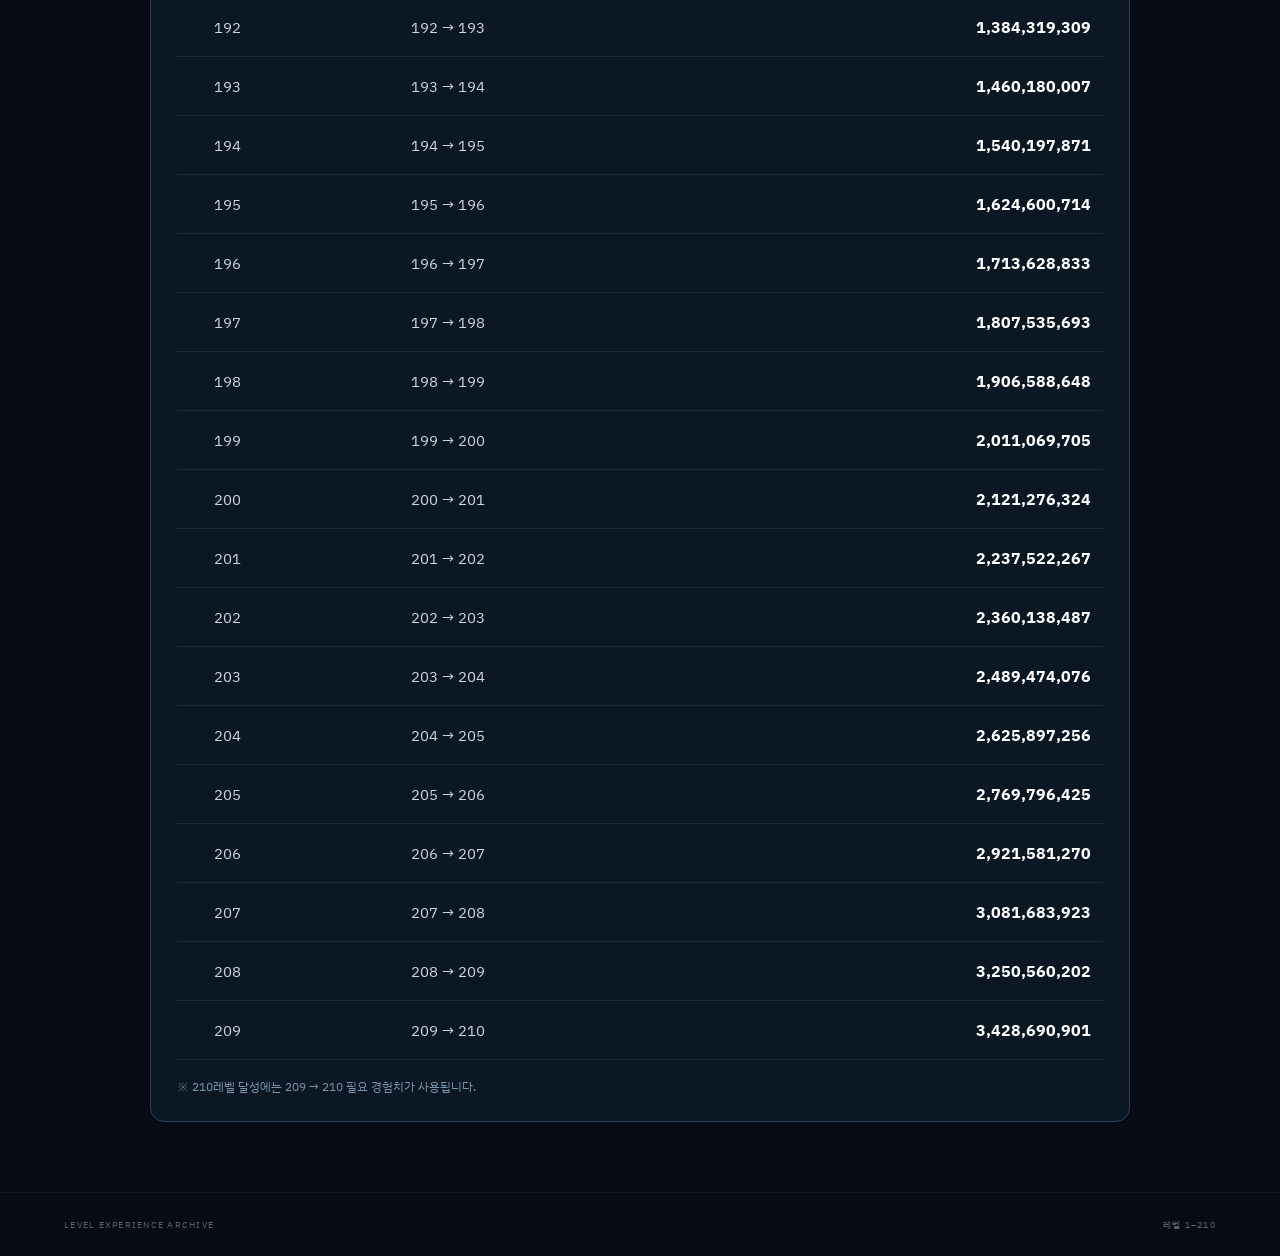
==== commit 774418cf: "Collapse desktop navigation menu" ====
--- a/exp.html
+++ b/exp.html
@@ -32,7 +32,10 @@
     <link rel="preconnect" href="https://fonts.gstatic.com" crossorigin />
     <link href="https://fonts.googleapis.com/css2?family=Gowun+Dodum&family=IBM+Plex+Sans+KR:wght@400;500;600;700&display=swap" rel="stylesheet" />
     <link rel="stylesheet" href="styles.css?v=20260731-17" />
-    <link rel="stylesheet" href="exp.css?v=20260727-5" />
+    <link rel="stylesheet" href="exp.css?v=20260828-1" />
+    <link rel="stylesheet" href="mobile-nav.css?v=20260828-3" />
+    <script src="mobile-nav.js?v=20260828-1" defer></script>
+    <script src="desktop-nav.js?v=20260828-1" defer></script>
   </head>
   <body>
     <header class="topbar">
@@ -59,7 +62,12 @@
         <p>현재 레벨에서 다음 레벨까지 필요한 경험치입니다.</p>
       </section>
 
-      <section class="panel exp-calculator">
+      <nav class="mobile-calculator-tabs" role="tablist" aria-label="계산기 선택">
+        <button class="active" type="button" role="tab" data-calculator-tab="experience" aria-selected="true">경험치 계산기</button>
+        <button type="button" role="tab" data-calculator-tab="accuracy" aria-selected="false">명중률 계산기</button>
+      </nav>
+
+      <section class="panel exp-calculator" data-calculator-pane="experience">
         <div class="panel-heading">
           <div>
             <h3>목표 레벨 예상 시간</h3>
@@ -103,7 +111,7 @@
         <p id="calculatorError" class="calculator-error" role="alert"></p>
       </section>
 
-      <section class="panel accuracy-calculator">
+      <section class="panel accuracy-calculator" data-calculator-pane="accuracy">
         <div class="panel-heading">
           <div>
             <h3>몬스터 필요 명중률 계산</h3>
@@ -165,7 +173,7 @@
         <p class="accuracy-note">몬스터와 같은 레벨 이상이면 기본 필요 명중률만 적용됩니다. 몬스터보다 낮은 레벨이면 레벨 차이와 회피율에 따른 패널티가 추가됩니다.</p>
       </section>
 
-      <section class="exp-tools panel">
+      <section class="exp-tools panel" data-calculator-pane="experience">
         <label for="levelSearch">레벨 바로 찾기</label>
         <div class="level-search">
           <input id="levelSearch" type="number" min="1" max="209" placeholder="1~209" />
@@ -178,14 +186,14 @@
         </div>
       </section>
 
-      <section class="exp-summary">
+      <section class="exp-summary" data-calculator-pane="experience">
         <article><span>100만 돌파</span><strong>57레벨</strong><small>1,031,036 EXP</small></article>
         <article><span>1,000만 돌파</span><strong>100레벨</strong><small>10,223,168 EXP</small></article>
         <article><span>1억 돌파</span><strong>143레벨</strong><small>101,367,883 EXP</small></article>
         <article><span>10억 돌파</span><strong>186레벨</strong><small>1,005,114,529 EXP</small></article>
       </section>
 
-      <section class="panel exp-table-panel">
+      <section class="panel exp-table-panel" data-calculator-pane="experience">
         <div class="panel-heading">
           <div><h3>레벨 1–210</h3><p>각 행은 현재 레벨 → 다음 레벨 기준</p></div>
           <span class="unit-label">단위: EXP</span>
@@ -208,6 +216,6 @@
       <span>건의사항</span>
     </a>
     <script src="monster-data.js?v=20260731-2"></script>
-    <script src="exp.js?v=20260731-6"></script>
+    <script src="exp.js?v=20260828-1"></script>
   </body>
 </html>
--- a/styles.css
+++ b/styles.css
@@ -50,6 +50,13 @@
 .header-link.active { color: #06131d; background: var(--accent); box-shadow: 0 0 0 1px var(--accent), 0 5px 16px rgba(117,217,255,.14); }
 .header-link.featured:not(.active) { color: var(--accent); }
 .header-link.featured:not(.active)::after { content: ""; position: absolute; top: 6px; right: 6px; width: 4px; height: 4px; background: var(--accent); border-radius: 50%; box-shadow: 0 0 7px var(--accent); }
+.desktop-nav-toggle { display: grid; width: 32px; height: 32px; padding: 0; place-items: center; border: 0; border-left: 1px solid var(--line); border-radius: 0 7px 7px 0; background: transparent; color: var(--accent); cursor: pointer; }
+.desktop-nav-toggle span { display: block; font-size: 19px; line-height: 1; transition: transform .2s ease; transform: translateY(-2px); }
+.site-tabs.desktop-nav-collapsed .header-link:not(.active) { display: none; }
+.site-tabs.desktop-nav-collapsed.is-open .header-link { display: block; }
+.site-tabs.desktop-nav-collapsed.is-open .desktop-nav-toggle span { transform: rotate(180deg) translateY(2px); }
+.site-tabs.desktop-nav-collapsed { position: relative; }
+.site-tabs.desktop-nav-collapsed.is-open { box-shadow: 0 10px 30px rgba(0, 0, 0, .32); }
 .data-status { display: flex; gap: 10px; align-items: center; color: var(--muted); font-size: 13px; }
 .status-dot { width: 7px; height: 7px; background: var(--accent); border-radius: 50%; box-shadow: 0 0 12px var(--accent); }
 .status-copy { display: flex; flex-direction: column; gap: 3px; text-align: right; }
@@ -107,6 +114,21 @@
 .catalog-secondary, .catalog-levels { margin-top: 10px; padding-top: 0; border-top: 0; }
 .catalog-filters button { padding: 7px 11px; border-color: var(--line); border-radius: 999px; font-size: 12px; }
 .catalog-filters button:hover, .catalog-filters button.active { color: var(--accent); border-color: rgba(117,217,255,.55); background: rgba(117,217,255,.07); }
+
+#catalogLevels button[data-catalog-value="120"] {
+  color: #ffd166;
+  border-color: rgba(255, 209, 102, .72);
+  background: rgba(255, 209, 102, .1);
+  box-shadow: 0 0 18px rgba(255, 209, 102, .08);
+  font-weight: 700;
+}
+#catalogLevels button[data-catalog-value="120"]:hover,
+#catalogLevels button[data-catalog-value="120"].active {
+  color: #08111c;
+  border-color: #ffd166;
+  background: #ffd166;
+  box-shadow: 0 0 22px rgba(255, 209, 102, .22);
+}
 .catalog-result-heading { display: flex; align-items: center; justify-content: space-between; gap: 12px; margin-top: 20px; }
 .catalog-result-heading strong { font-size: 14px; }
 .catalog-result-heading span { color: var(--muted); font-size: 11px; }
@@ -340,6 +362,123 @@
   .discord-feedback { right: 14px; bottom: 14px; padding: 11px; }
   .discord-feedback span { display: none; }
 }
+
+/* Final mobile overrides: keep these after the legacy duplicated rules above. */
+@media (max-width: 640px) {
+  .desktop-nav-toggle { display: none; }
+  html, body { max-width: 100%; overflow-x: hidden; }
+  body.mobile-menu-open { overflow: hidden; }
+  main { width: calc(100% - 24px); }
+  .topbar { height: 60px; padding: 0 14px; }
+  .topbar > .brand span:last-child { display: inline; }
+  .patch-link, .header-actions { display: none; }
+  .hero { padding: 52px 0 44px; }
+  .hero h1 { font-size: clamp(43px, 13vw, 56px); line-height: 1.15; letter-spacing: -.045em; }
+  .search-shell { height: 56px; margin-top: 42px; padding: 0 14px; }
+  .catalog-panel { margin: 0 0 20px; padding: 16px; }
+  .result-heading { margin: 0 -12px 16px; padding: 10px 12px; gap: 9px; }
+  .result-title-row { flex-direction: row; align-items: center; gap: 6px; }
+  .result-heading h2 { max-width: 54vw; font-size: 23px; }
+  .stats-grid { grid-template-columns: repeat(2, minmax(0, 1fr)); gap: 8px; }
+  .stat-card { padding: 15px; }
+  .stat-card.featured { grid-column: 1 / -1; }
+  .stat-card strong { font-size: clamp(19px, 6vw, 24px); }
+  .chart-panel, .distribution-panel, .trades-panel, .option-panel { padding: 16px; }
+  .trade-controls { display: grid; width: 100%; grid-template-columns: 1fr 1fr; }
+  .table-wrap { margin: 18px -16px 0; padding: 0 16px 7px; -webkit-overflow-scrolling: touch; }
+  .upload-section { display: none; }
+}
+
+/* Mobile-first refinement */
+.mobile-menu-button, .mobile-drawer, .mobile-data-status, .mobile-hero-title { display: none; }
+
+@media (max-width: 640px) {
+  html, body { max-width: 100%; overflow-x: hidden; }
+  body.mobile-menu-open { overflow: hidden; }
+  main { width: calc(100% - 24px); }
+
+  .topbar { position: relative; height: 60px; padding: 0 14px; }
+  .topbar > .brand span:last-child { display: inline; }
+  .topbar > .brand { gap: 7px; font-size: 14px; }
+  .topbar .brand-mark, .topbar .brand-mark img { width: 32px; height: 32px; }
+  .patch-link, .header-actions { display: none; }
+  .mobile-menu-button { display: grid; width: 42px; height: 42px; margin-left: auto; padding: 10px; place-content: center; gap: 5px; border: 1px solid var(--line); border-radius: 10px; background: #0c1724; cursor: pointer; }
+  .mobile-menu-button span { display: block; width: 20px; height: 2px; border-radius: 9px; background: var(--accent); }
+  .mobile-menu-backdrop { position: fixed; z-index: 80; inset: 0; background: rgba(0,0,0,.62); backdrop-filter: blur(2px); }
+  .mobile-menu-backdrop[hidden] { display: none; }
+  .mobile-drawer { position: fixed; z-index: 81; inset: 0 auto 0 0; display: flex; width: min(82vw, 310px); padding: 18px; flex-direction: column; background: linear-gradient(160deg, #102235, #07101a 75%); border-right: 1px solid #31536b; box-shadow: 20px 0 50px rgba(0,0,0,.48); transform: translateX(-105%); transition: transform .22s ease; }
+  .mobile-drawer.is-open { transform: translateX(0); }
+  .mobile-drawer-head { display: flex; align-items: center; justify-content: space-between; padding-bottom: 16px; border-bottom: 1px solid rgba(117,217,255,.17); }
+  .mobile-drawer-head .brand { color: var(--text); text-decoration: none; }
+  .mobile-menu-close { width: 38px; height: 38px; padding: 0; color: #9fc9dc; border: 1px solid var(--line); border-radius: 9px; background: transparent; font-size: 27px; line-height: 1; cursor: pointer; }
+  .mobile-drawer-nav { display: grid; gap: 7px; padding-top: 18px; }
+  .mobile-drawer-nav a { position: relative; padding: 14px 15px; color: #b8c8d3; border: 1px solid transparent; border-radius: 10px; text-decoration: none; font-size: 14px; font-weight: 700; }
+  .mobile-drawer-nav a::after { content: "›"; position: absolute; right: 15px; color: #54758c; }
+  .mobile-drawer-nav a.active { color: #06131d; border-color: var(--accent); background: var(--accent); }
+  .mobile-drawer-nav a.active::after { color: #1b5269; }
+
+  .hero { padding: 52px 0 44px; }
+  .hero::before { width: 100%; height: 250px; top: 8px; }
+  .eyebrow { margin-bottom: 13px; font-size: 9px; }
+  .desktop-hero-title { display: none; }
+  .mobile-hero-title { display: block; }
+  .hero h1 { font-size: clamp(43px, 13vw, 56px); line-height: 1.15; letter-spacing: -.045em; }
+  .mobile-data-status { display: flex; min-height: 27px; margin: 19px auto -23px; align-items: center; justify-content: center; gap: 8px; color: #7f9aac; font-size: 10px; font-weight: 600; }
+  .mobile-data-status i { width: 3px; height: 3px; border-radius: 50%; background: var(--accent); box-shadow: 0 0 7px var(--accent); }
+  .search-shell { height: 56px; margin-top: 42px; padding: 0 14px; border-radius: 11px; }
+  .search-shell input { font-size: 15px; }
+  .popular { gap: 6px; margin-top: 14px; }
+  .popular span { width: 100%; line-height: 20px; }
+  .chip { min-height: 34px; padding: 7px 10px; }
+
+  .catalog-panel { margin: 0 0 20px; padding: 16px; border-radius: 14px; }
+  .catalog-heading h2 { font-size: 20px; }
+  .catalog-filters { gap: 6px; margin-top: 15px; padding-top: 14px; }
+  .catalog-filters button { min-height: 36px; padding: 7px 10px; }
+  .catalog-items { gap: 7px; }
+
+  .empty-panel { min-height: 220px; padding: 34px 20px; }
+  .empty-panel h2 { font-size: 18px; }
+  .empty-panel p { font-size: 12px; line-height: 1.65; }
+
+  .result { padding-top: 8px; }
+  .result-heading { top: 0; margin: 0 -12px 16px; padding: 10px 12px; gap: 9px; }
+  .result-identity { gap: 10px; }
+  .item-icon-wrap { width: 54px; height: 54px; padding: 4px; border-radius: 11px; }
+  .result-heading .eyebrow { display: none; }
+  .result-heading h2 { max-width: 54vw; overflow: hidden; font-size: 23px; text-overflow: ellipsis; white-space: nowrap; }
+  .result-title-row { flex-direction: row; align-items: center; gap: 6px; }
+  .item-info-button { padding: 6px 8px; }
+  .ghost-button { min-height: 38px; padding: 0 10px; white-space: nowrap; }
+  .result-heading.is-stuck { display: grid; grid-template-columns: minmax(0,1fr) auto; }
+  .result-heading.is-stuck .sticky-search { grid-column: 1 / -1; height: 40px; margin: 0; }
+
+  .stats-grid { grid-template-columns: repeat(2, minmax(0, 1fr)); gap: 8px; }
+  .stat-card { min-height: 126px; padding: 15px; border-radius: 11px; }
+  .stat-card.featured { grid-column: 1 / -1; min-height: 135px; }
+  .stat-card span { margin-bottom: 12px; font-size: 11px; }
+  .stat-card strong { font-size: clamp(19px, 6vw, 24px); }
+  .stat-card small { font-size: 10px; }
+
+  .option-panel, .chart-panel, .distribution-panel, .trades-panel { padding: 16px; border-radius: 12px; }
+  .panel-heading { gap: 10px; }
+  .panel-heading h3 { font-size: 17px; }
+  .panel-heading p { font-size: 11px; }
+  .chart-unit-label { display: none; }
+  .chart-wrap { height: 220px; margin-top: 18px; }
+  .distribution { margin-top: 18px; }
+  .dist-row { grid-template-columns: 70px 1fr 30px; gap: 7px; }
+  .trade-controls { width: 100%; display: grid; grid-template-columns: 1fr 1fr; }
+  .sort-control select, .unit-toggle { width: 100%; }
+  .table-wrap { position: relative; margin: 18px -16px 0; padding: 0 16px 7px; overflow-x: auto; scrollbar-color: var(--accent) #132434; scrollbar-width: thin; -webkit-overflow-scrolling: touch; }
+  table { min-width: 760px; font-size: 13px; }
+  th { padding: 12px 9px; }
+  td { padding: 15px 9px; }
+  .option-tags { min-width: 240px; }
+  .trade-pagination { justify-content: center; }
+  .upload-section { display: none; }
+  footer { gap: 6px; flex-direction: column; text-align: center; }
+}
 ﻿:root {
   --bg: #070c14;
   --surface: #0c1724;
--- a/exp.css
+++ b/exp.css
@@ -66,6 +66,7 @@
 .exp-table tbody tr.highlight td:first-child { color: var(--accent); font-weight: 700; }
 .exp-table td:last-child { color: #fff; font-size: 16px; font-weight: 700; }
 .exp-note { margin: 18px 0 0; color: var(--muted); font-size: 12px; }
+.mobile-calculator-tabs { display: none; }
 @media (max-width: 720px) {
   .exp-main { width: min(100% - 24px, 980px); }
   .exp-hero { padding: 55px 0 32px; }
@@ -84,4 +85,8 @@
   .exp-jumps button { flex: 1; padding-inline: 5px; }
   .exp-summary { grid-template-columns: 1fr 1fr; }
   .exp-table-panel { padding: 17px; }
+  .mobile-calculator-tabs { position: sticky; z-index: 20; top: 68px; display: grid; grid-template-columns: 1fr 1fr; gap: 4px; margin: 0 0 12px; padding: 4px; border: 1px solid var(--line); border-radius: 12px; background: rgba(8, 19, 31, .94); box-shadow: 0 10px 26px rgba(0,0,0,.2); backdrop-filter: blur(12px); }
+  .mobile-calculator-tabs button { min-height: 44px; padding: 0 10px; color: #8fa7b8; border: 0; border-radius: 8px; background: transparent; font-size: 13px; font-weight: 800; cursor: pointer; }
+  .mobile-calculator-tabs button.active { color: #06131d; background: var(--accent); box-shadow: 0 5px 14px rgba(117,217,255,.15); }
+  [data-calculator-pane].mobile-pane-hidden { display: none !important; }
 }
--- a/mobile-nav.css
+++ b/mobile-nav.css
@@ -0,0 +1,127 @@
+.mobile-menu-button,
+.mobile-drawer,
+.mobile-content-tabs { display: none; }
+
+@media (max-width: 640px) {
+  body { padding-top: 60px; }
+  body.mobile-menu-open { overflow: hidden; }
+
+  .topbar {
+    position: fixed;
+    z-index: 70;
+    top: 0;
+    right: 0;
+    left: 0;
+    width: 100%;
+    height: 60px;
+    padding: 0 14px;
+    background: rgba(7, 12, 20, .94);
+    box-shadow: 0 8px 24px rgba(0, 0, 0, .2);
+    backdrop-filter: blur(16px);
+  }
+
+  .topbar > .brand { gap: 7px; font-size: 14px; }
+  .topbar > .brand span:last-child { display: inline; }
+  .topbar .brand-mark,
+  .topbar .brand-mark img { width: 32px; height: 32px; }
+  .patch-link,
+  .header-actions { display: none; }
+
+  .mobile-menu-button {
+    display: grid;
+    width: 42px;
+    height: 42px;
+    margin-left: auto;
+    padding: 10px;
+    place-content: center;
+    gap: 5px;
+    border: 1px solid var(--line);
+    border-radius: 10px;
+    background: #0c1724;
+    cursor: pointer;
+  }
+
+  .mobile-menu-button span { display: block; width: 20px; height: 2px; border-radius: 9px; background: var(--accent); }
+  .mobile-menu-backdrop { position: fixed; z-index: 80; inset: 0; background: rgba(0, 0, 0, .62); backdrop-filter: blur(2px); }
+  .mobile-menu-backdrop[hidden] { display: none; }
+
+  .mobile-drawer {
+    position: fixed;
+    z-index: 81;
+    inset: 0 auto 0 0;
+    display: flex;
+    width: min(82vw, 310px);
+    padding: 18px;
+    flex-direction: column;
+    border-right: 1px solid #31536b;
+    background: linear-gradient(160deg, #102235, #07101a 75%);
+    box-shadow: 20px 0 50px rgba(0, 0, 0, .48);
+    transform: translateX(-105%);
+    transition: transform .22s ease;
+  }
+
+  .mobile-drawer.is-open { transform: translateX(0); }
+  .mobile-drawer-head { display: flex; align-items: center; justify-content: space-between; padding-bottom: 16px; border-bottom: 1px solid rgba(117, 217, 255, .17); }
+  .mobile-drawer-head .brand { color: var(--text); text-decoration: none; }
+  .mobile-menu-close { width: 38px; height: 38px; padding: 0; color: #9fc9dc; border: 1px solid var(--line); border-radius: 9px; background: transparent; font-size: 27px; line-height: 1; cursor: pointer; }
+  .mobile-drawer-nav { display: grid; gap: 7px; padding-top: 18px; }
+  .mobile-drawer-nav a { position: relative; padding: 14px 15px; color: #b8c8d3; border: 1px solid transparent; border-radius: 10px; text-decoration: none; font-size: 14px; font-weight: 700; }
+  .mobile-drawer-nav a::after { content: "›"; position: absolute; right: 15px; color: #54758c; }
+  .mobile-drawer-nav a.active { color: #06131d; border-color: var(--accent); background: var(--accent); }
+  .mobile-drawer-nav a.active::after { color: #1b5269; }
+
+  .mobile-content-tabs {
+    position: sticky;
+    z-index: 24;
+    top: 68px;
+    display: grid;
+    grid-template-columns: repeat(2, minmax(0, 1fr));
+    gap: 4px;
+    margin: 0 0 12px;
+    padding: 4px;
+    border: 1px solid var(--line);
+    border-radius: 12px;
+    background: rgba(8, 19, 31, .95);
+    box-shadow: 0 10px 26px rgba(0, 0, 0, .2);
+    backdrop-filter: blur(12px);
+  }
+
+  .mobile-content-tabs button {
+    min-width: 0;
+    min-height: 44px;
+    padding: 0 8px;
+    overflow: hidden;
+    color: #8fa7b8;
+    border: 0;
+    border-radius: 8px;
+    background: transparent;
+    font-size: 13px;
+    font-weight: 800;
+    text-overflow: ellipsis;
+    white-space: nowrap;
+    cursor: pointer;
+  }
+
+  .mobile-content-tabs button.active { color: #06131d; background: var(--accent); box-shadow: 0 5px 14px rgba(117, 217, 255, .15); }
+  [data-pane-group].mobile-pane-hidden { display: none !important; }
+
+  .exp-hero h1,
+  .job-hero h1,
+  .guide-hero h1,
+  .magic-hero h1,
+  .patch-hero h1 {
+    font-size: clamp(38px, 11vw, 50px);
+    line-height: 1.18;
+    word-break: keep-all;
+    overflow-wrap: normal;
+  }
+
+  .exp-hero > p:last-child,
+  .job-hero > p,
+  .guide-hero > p,
+  .magic-hero > p,
+  .patch-hero > p {
+    line-height: 1.65;
+    word-break: keep-all;
+  }
+}
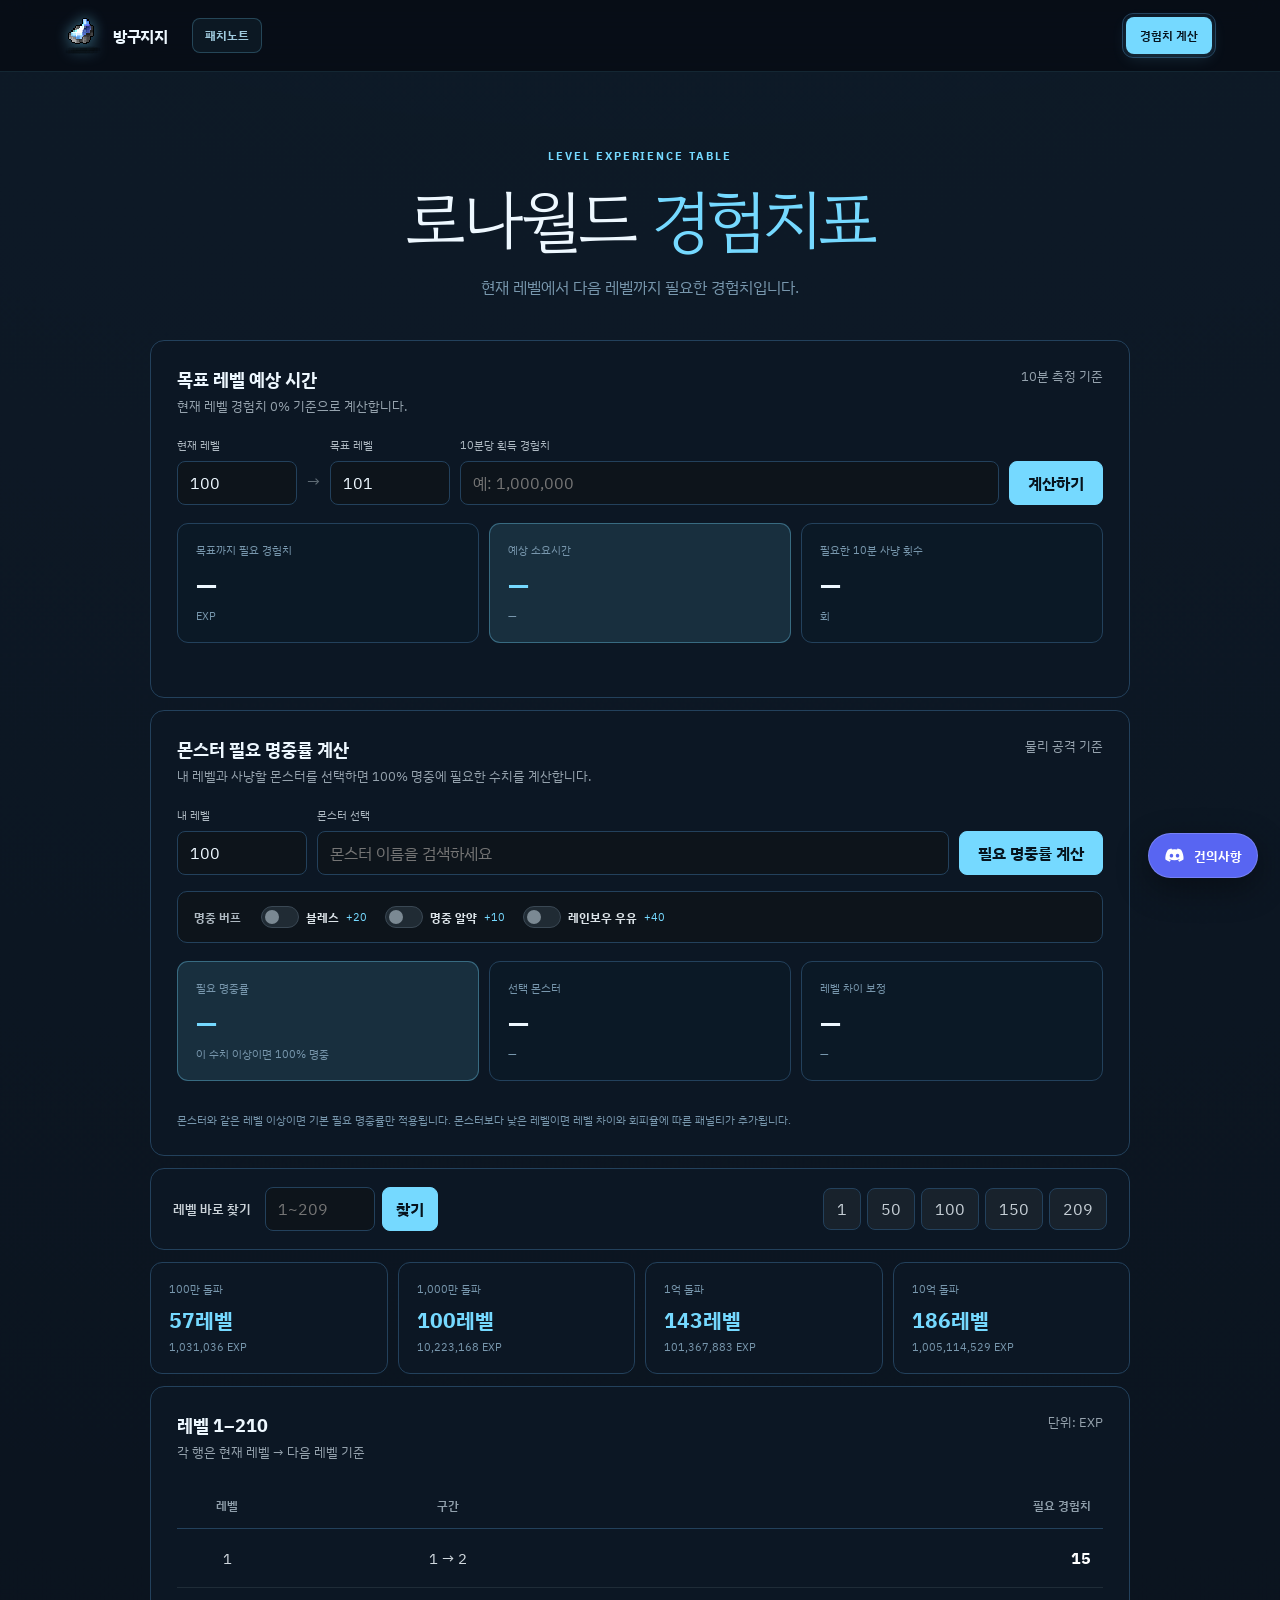
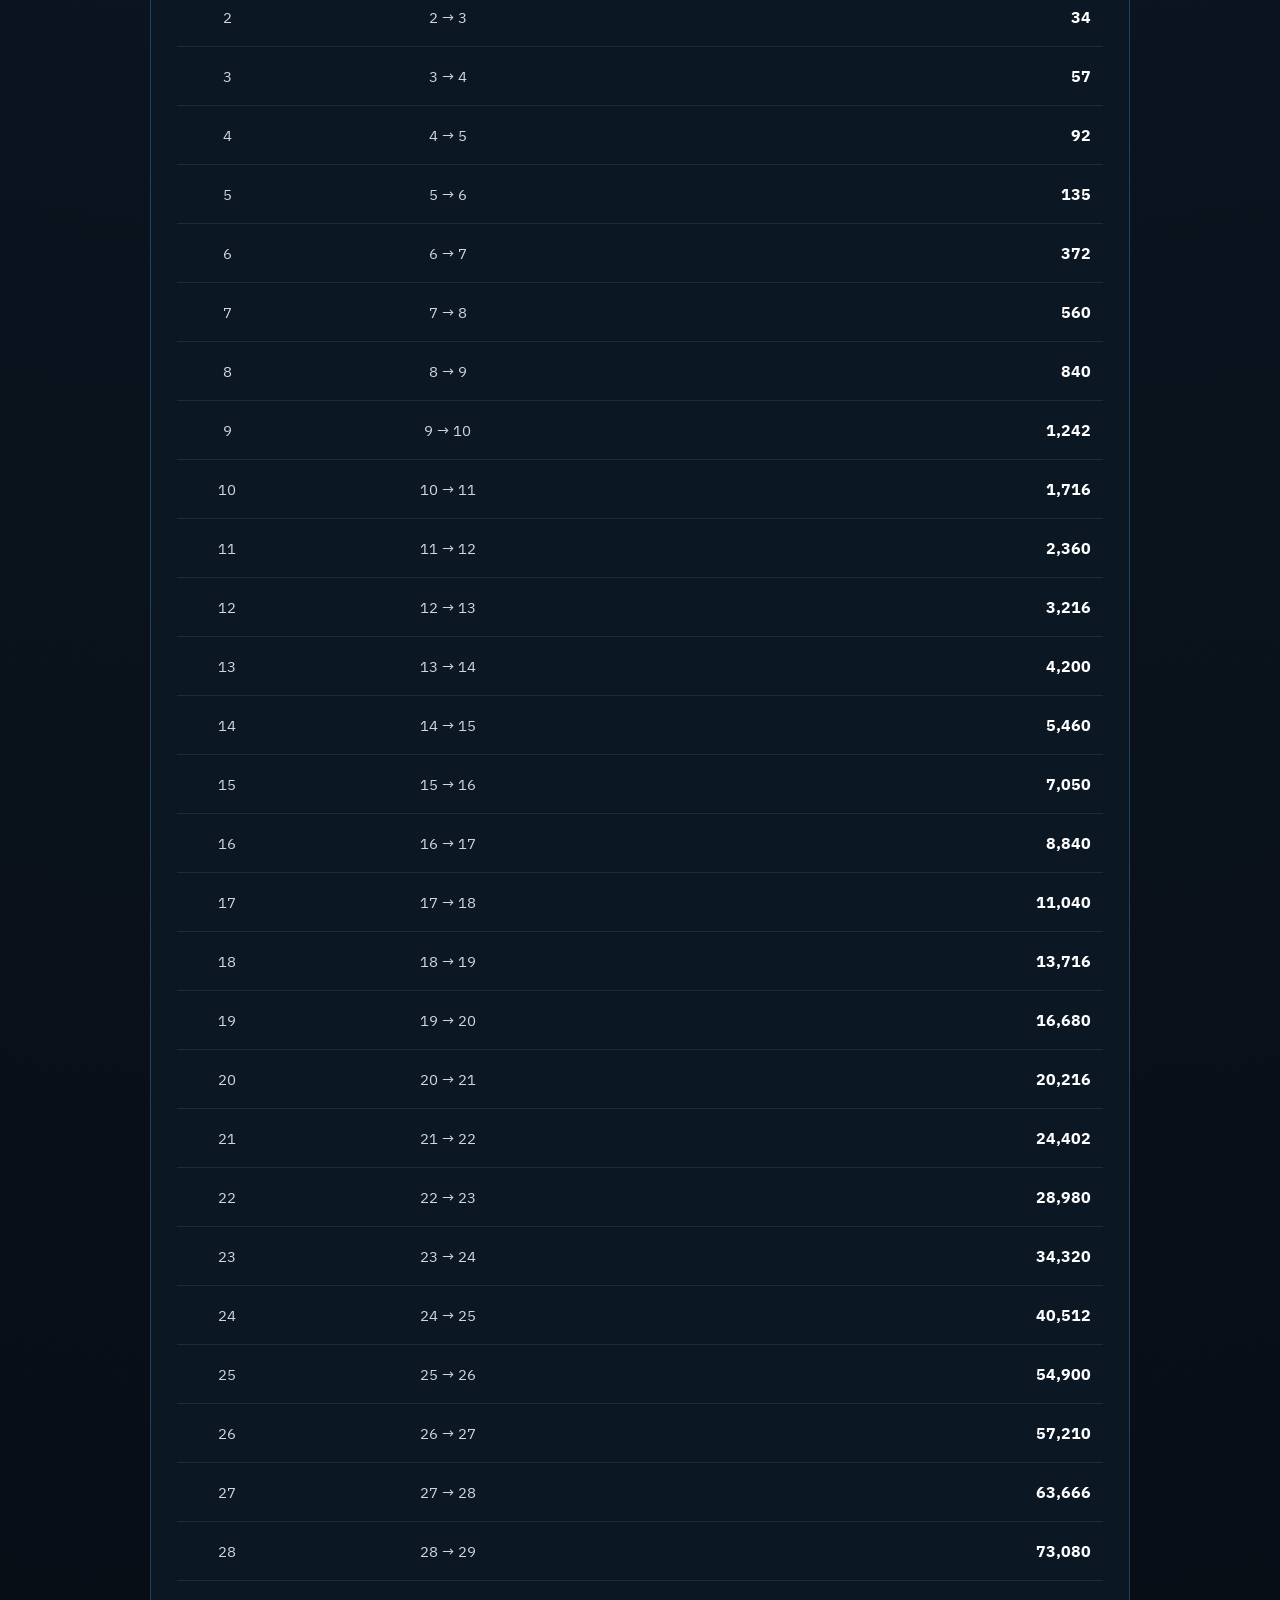
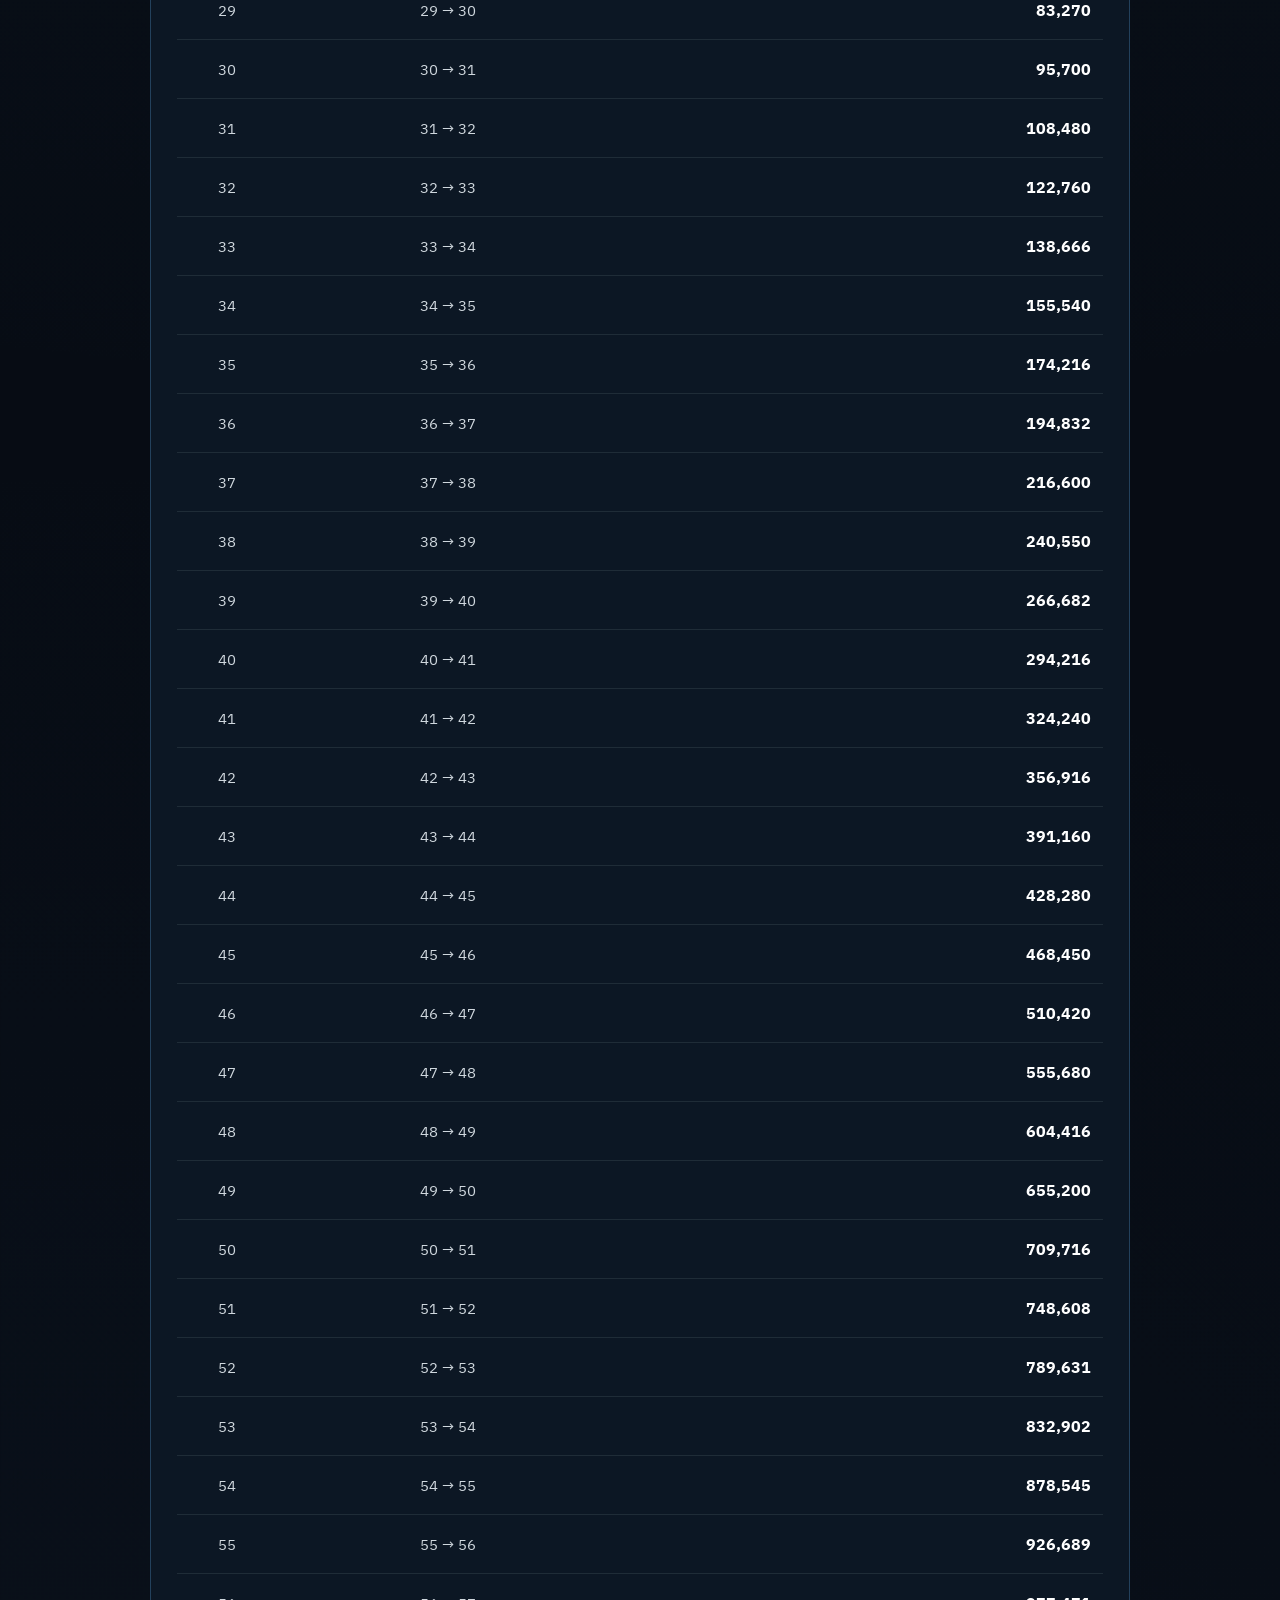
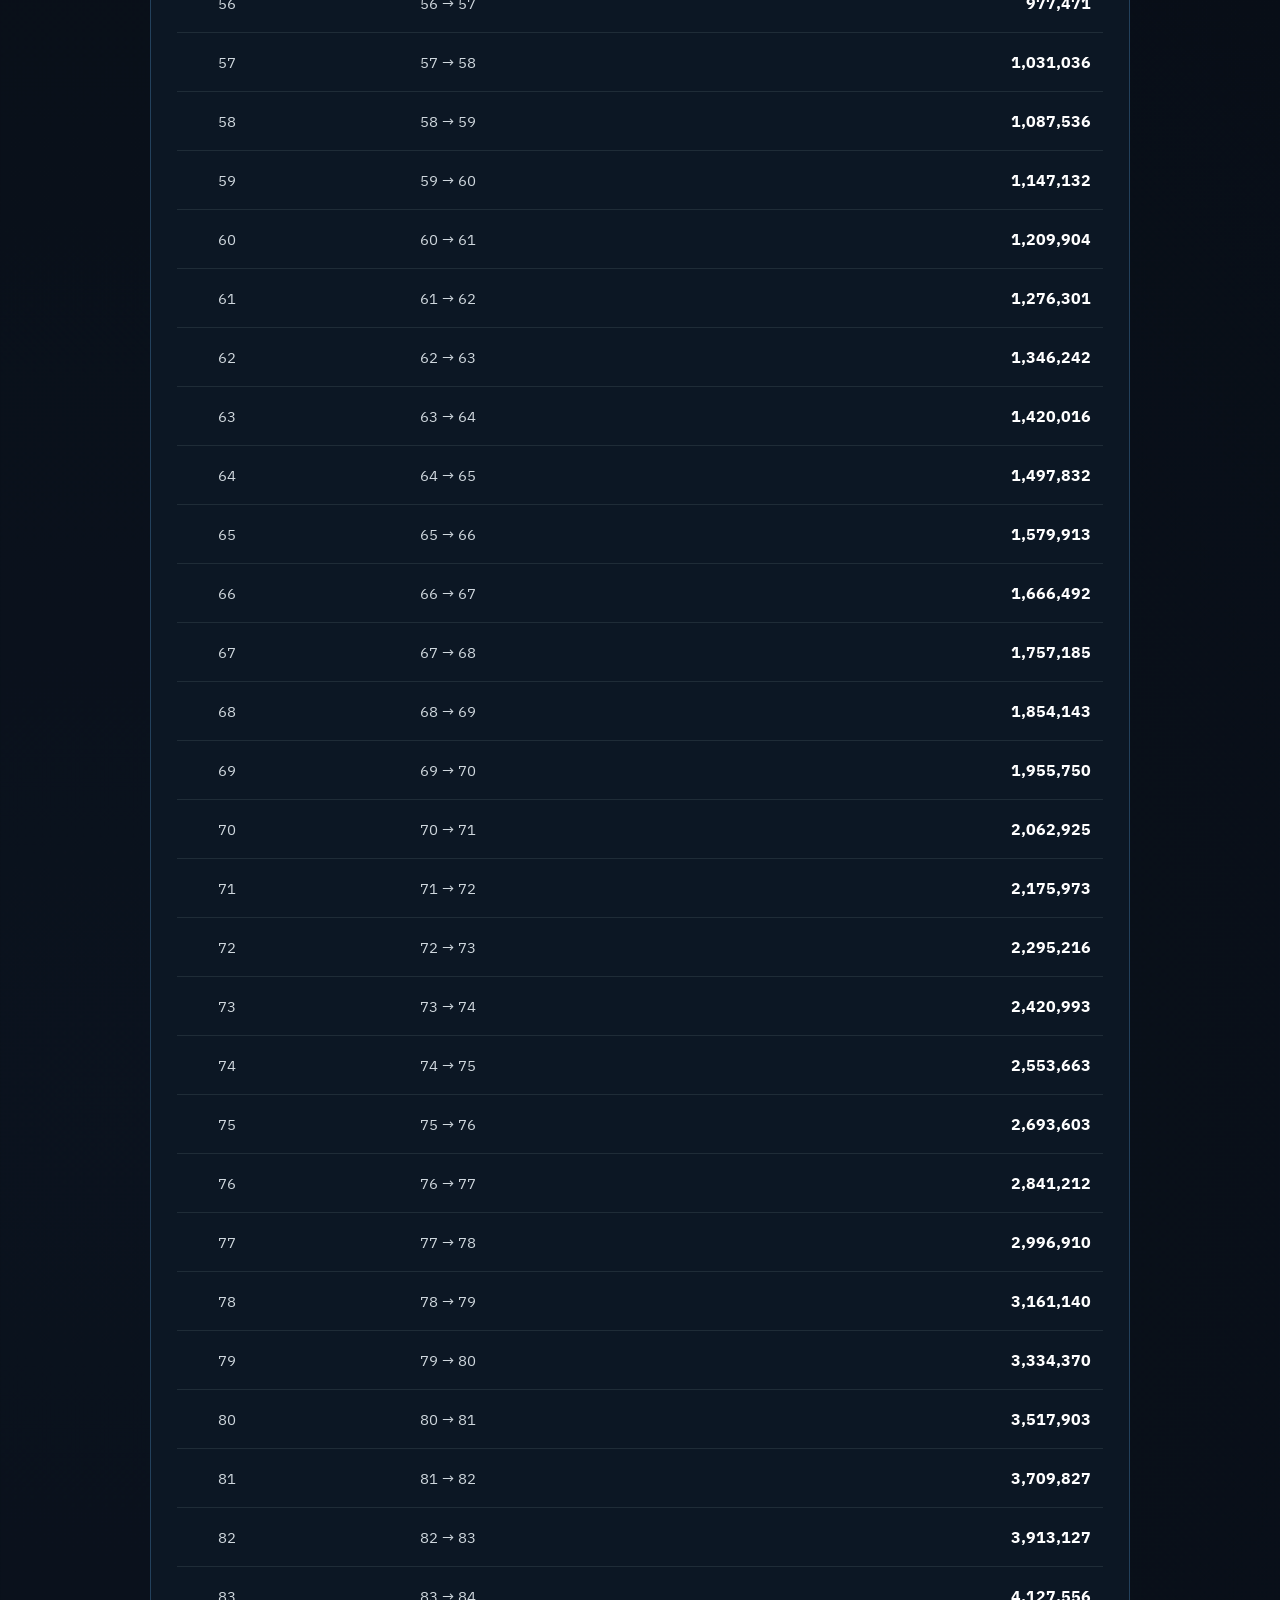
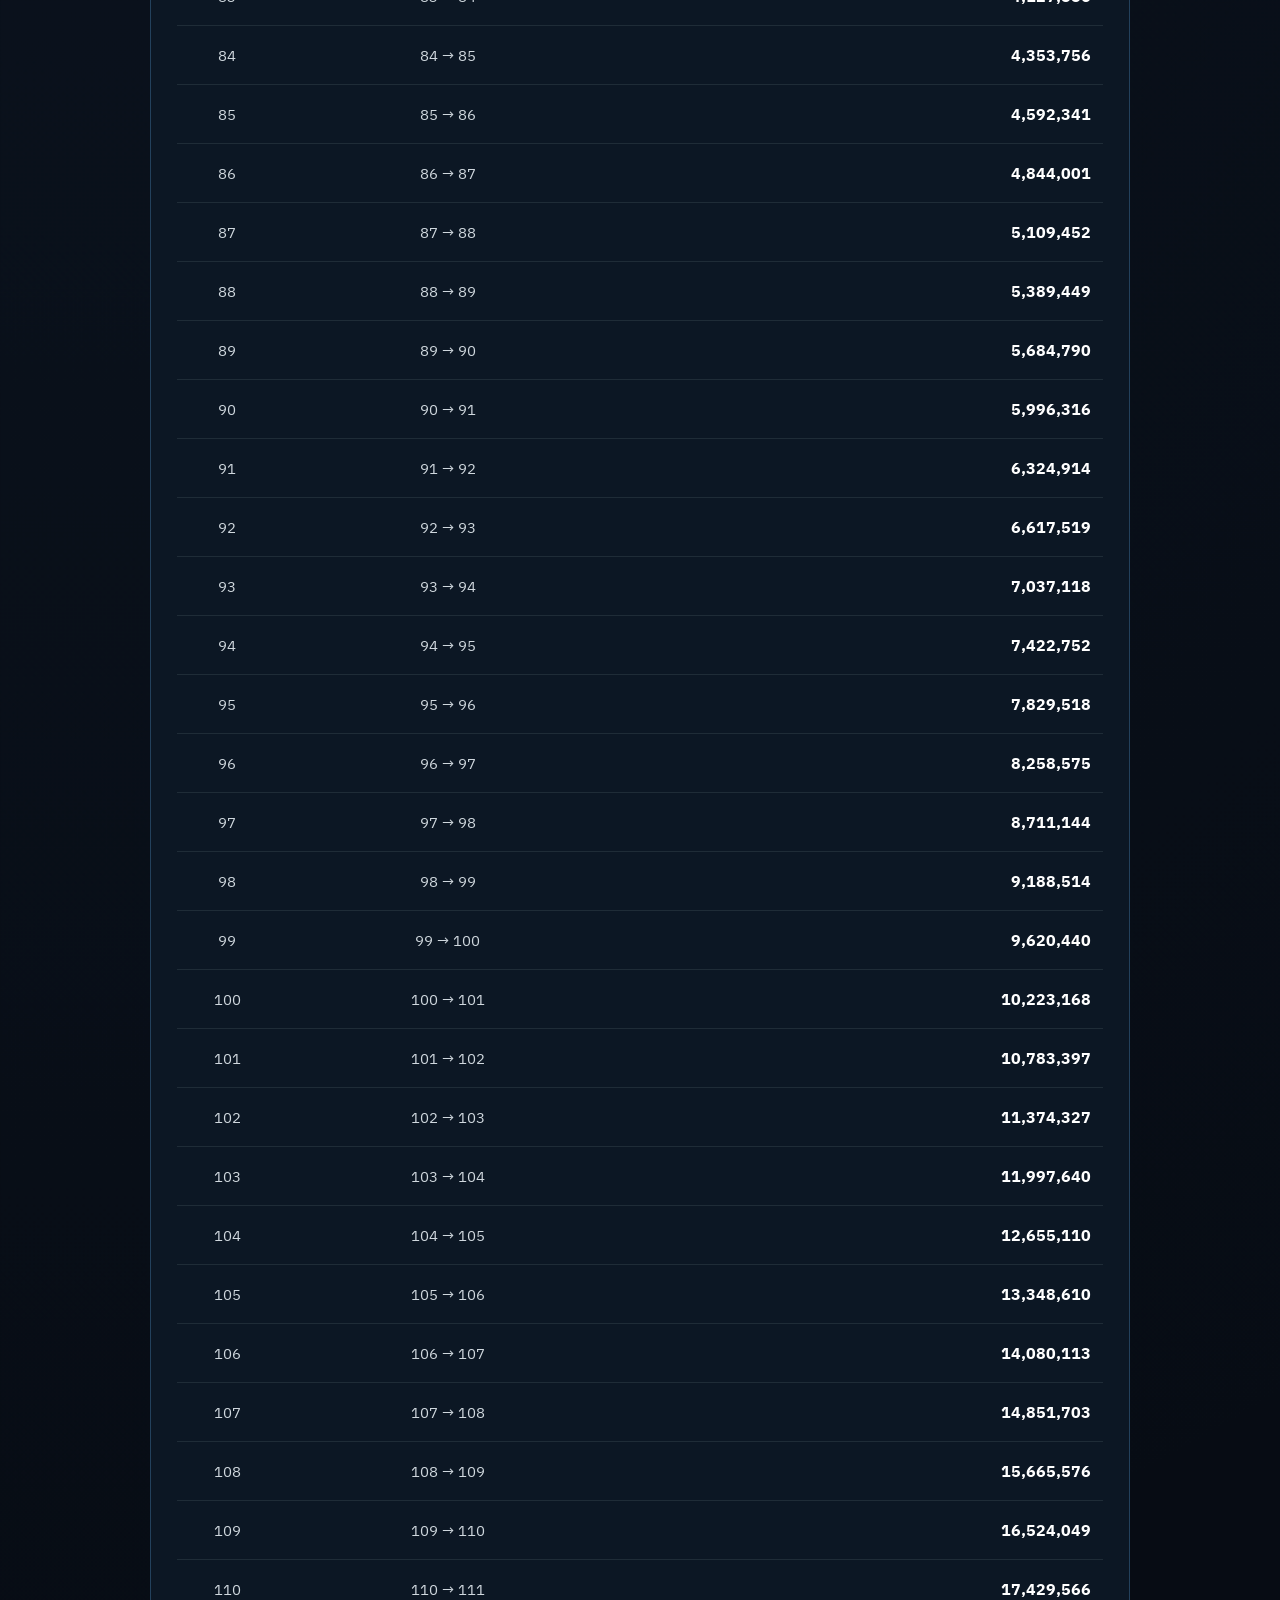
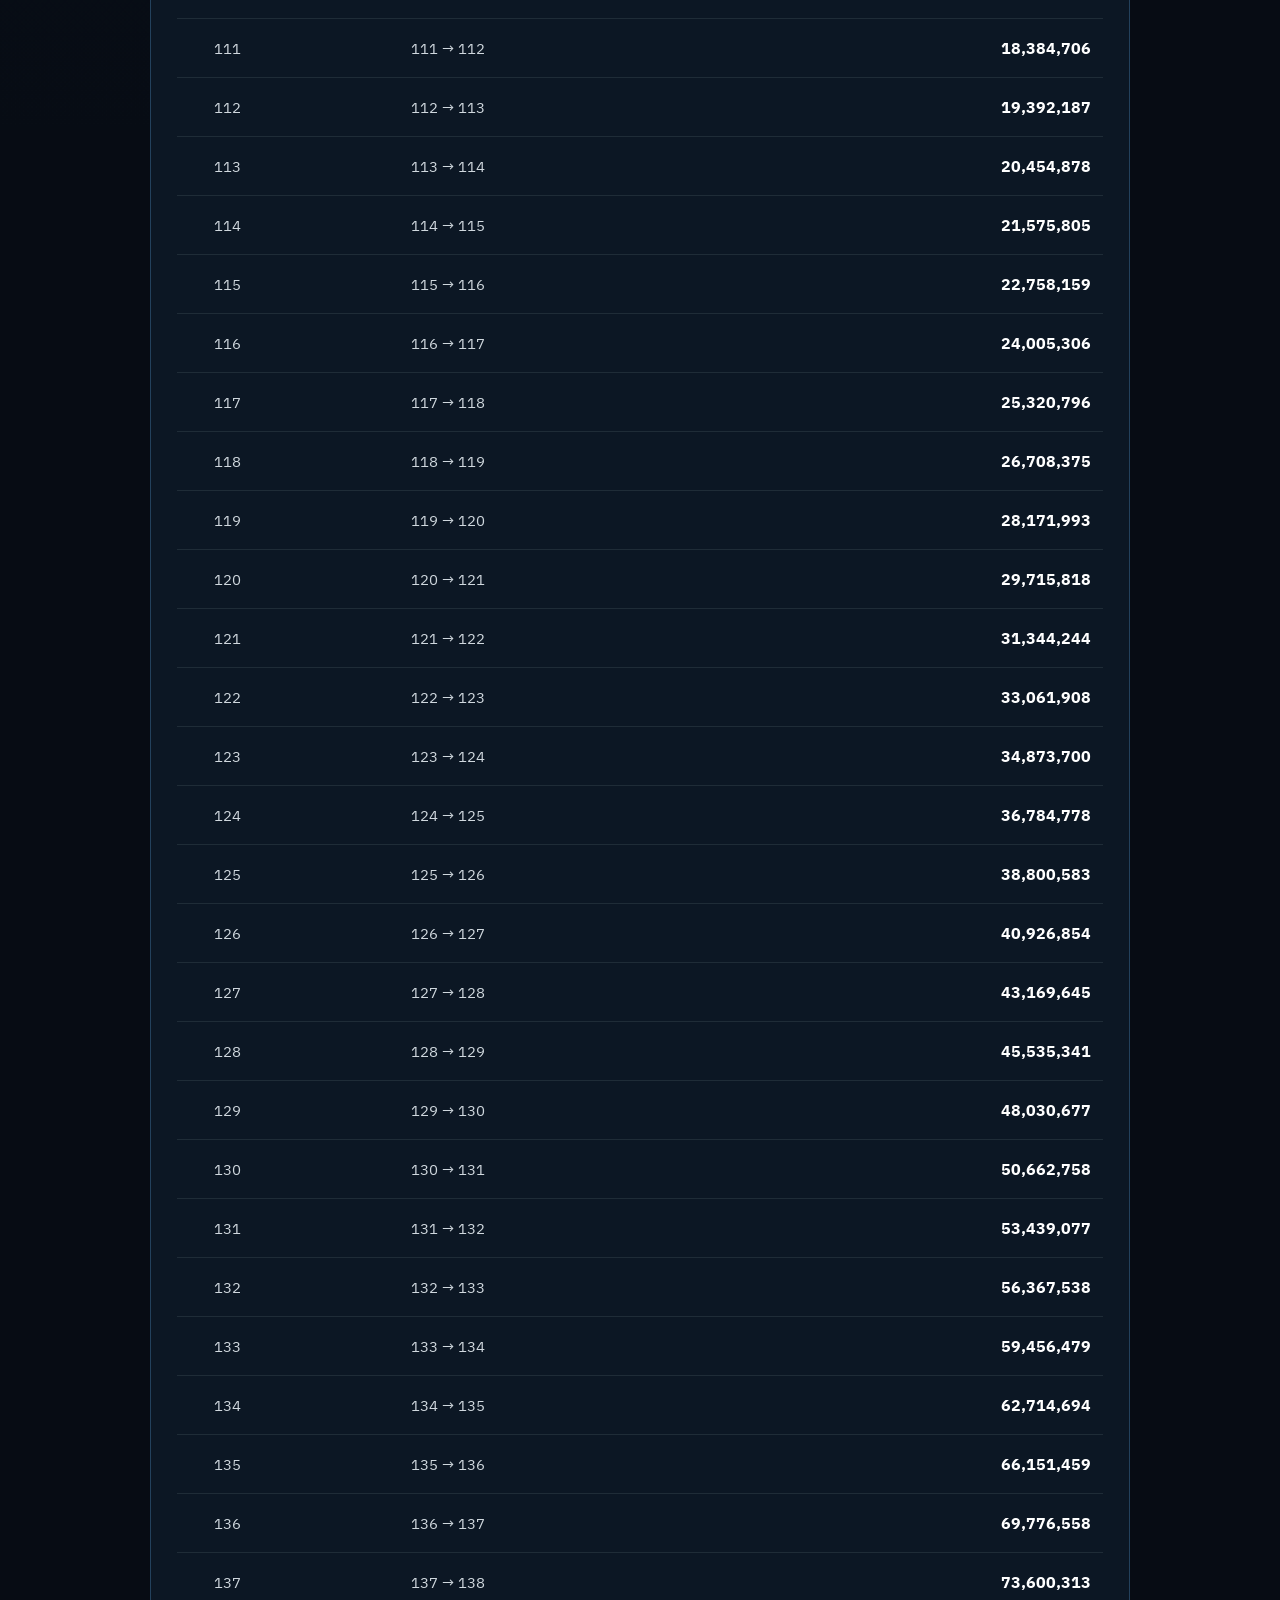
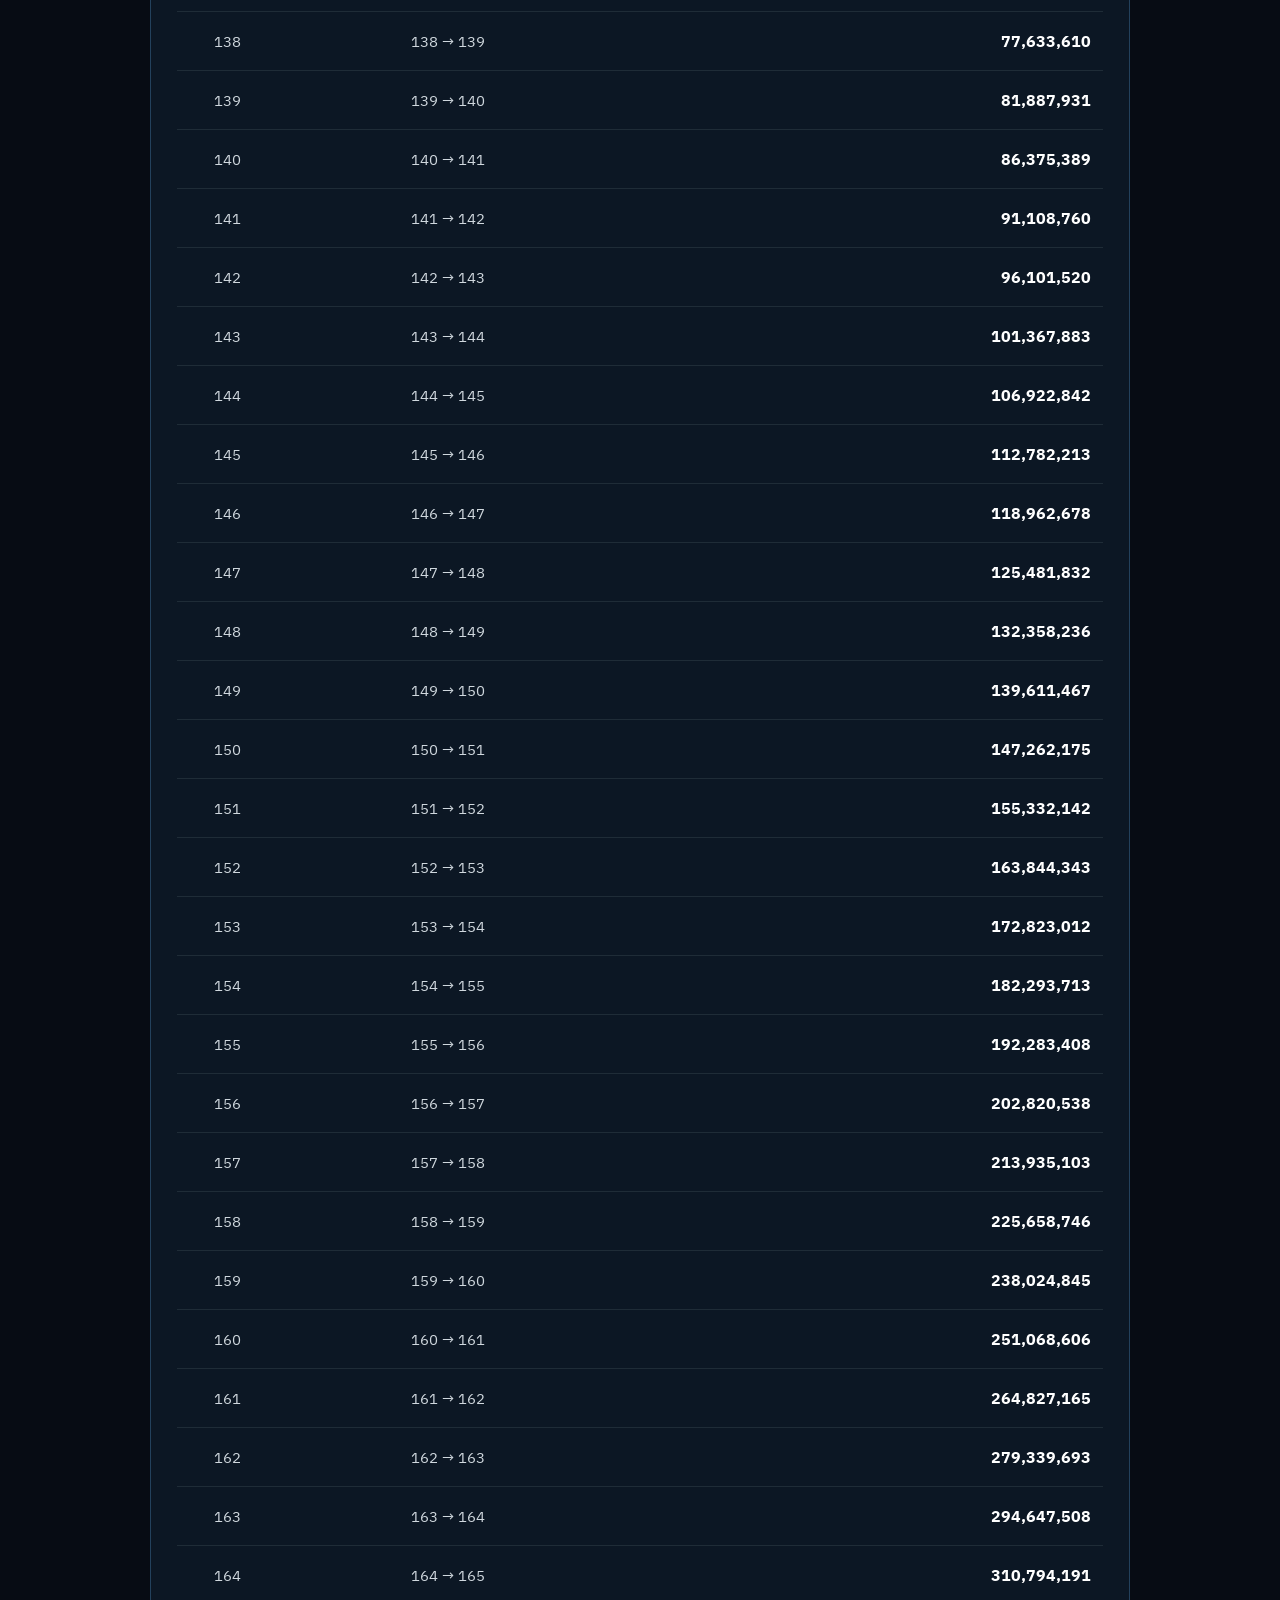
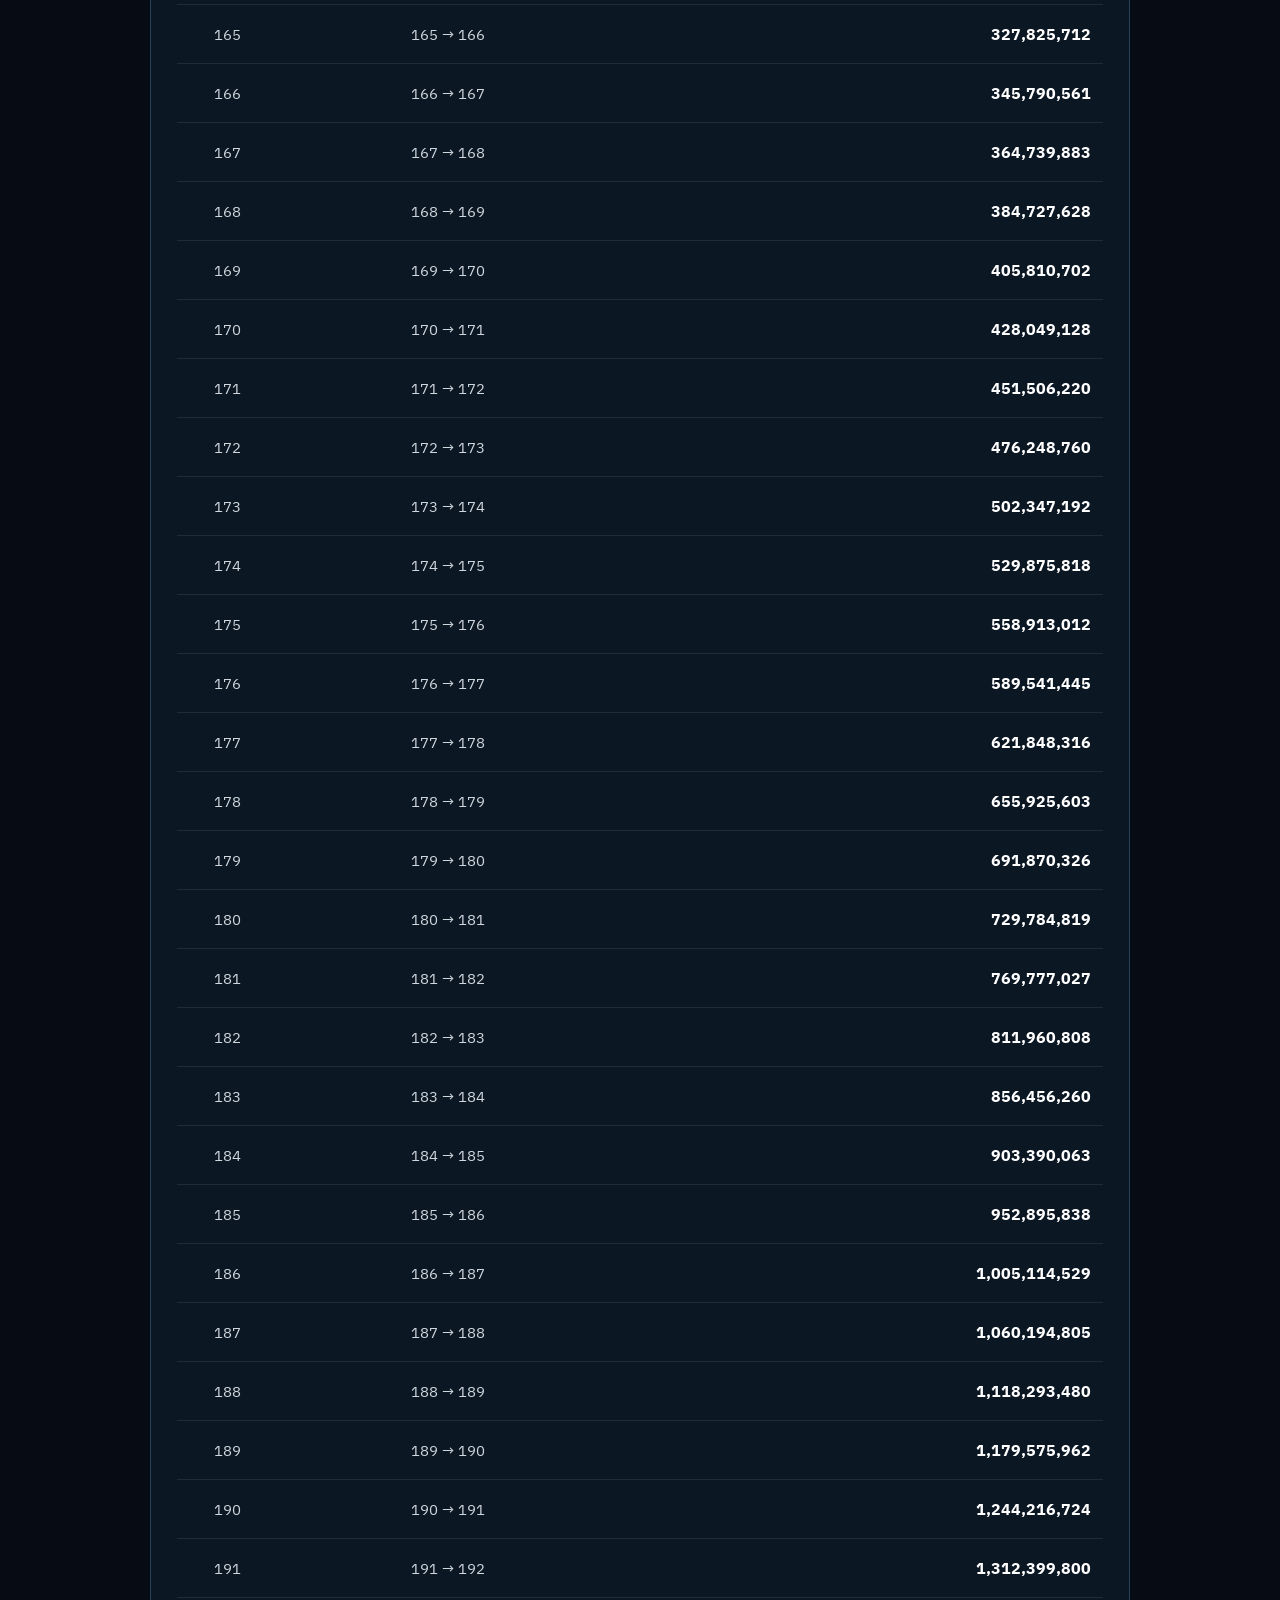
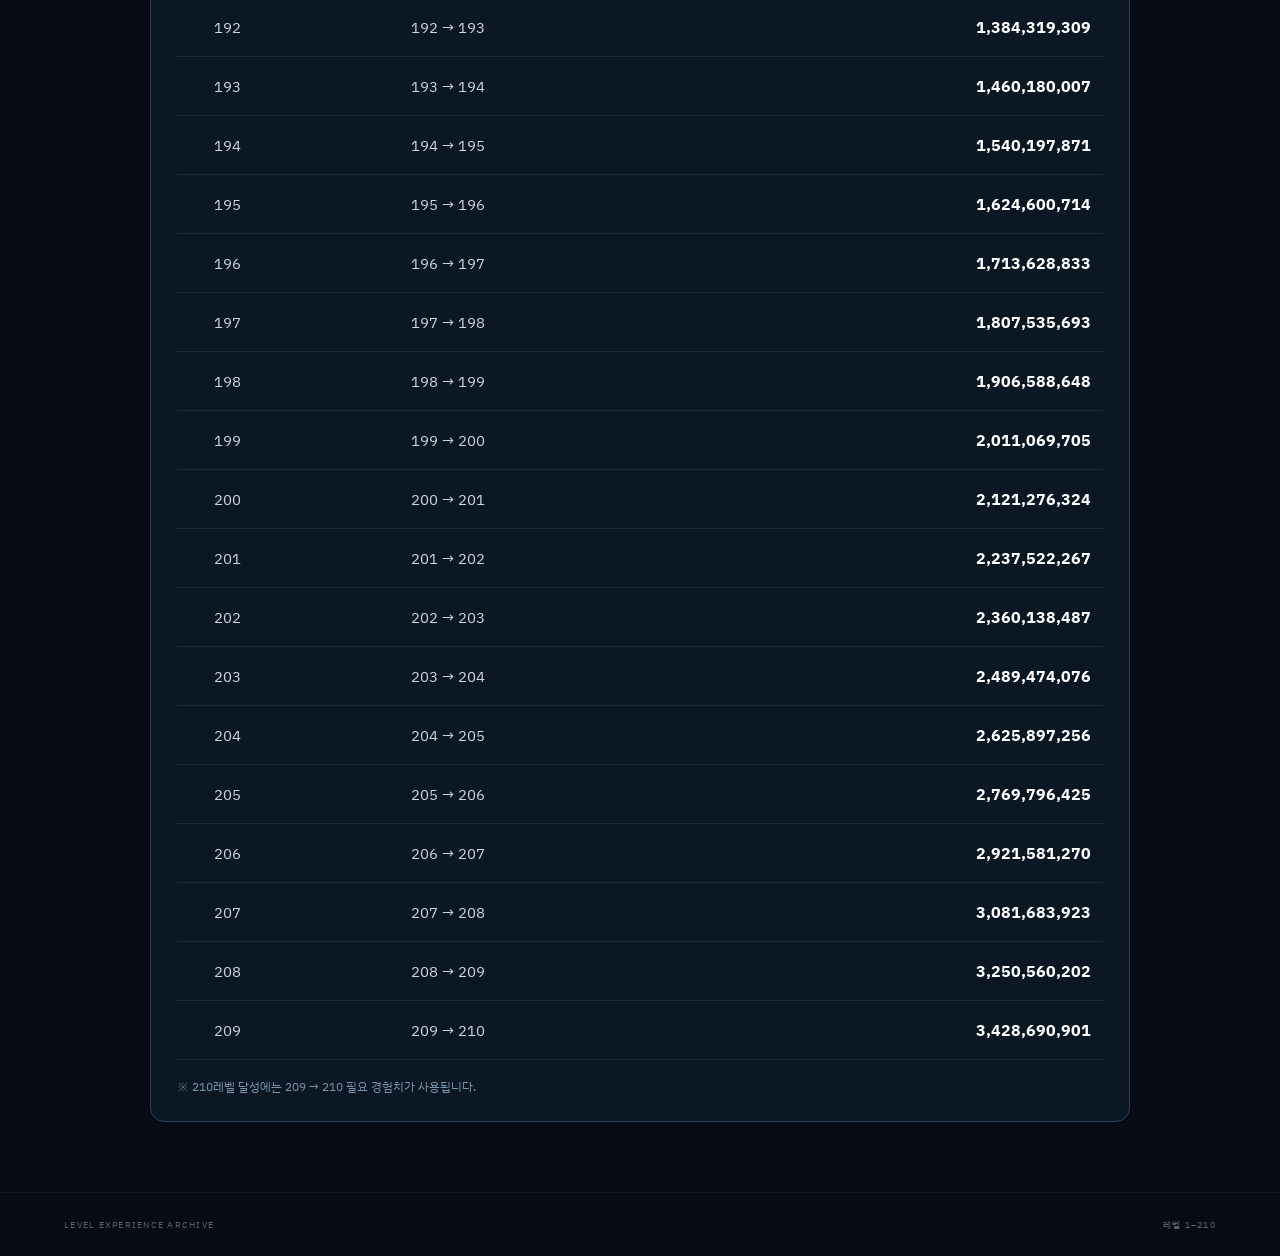
==== commit a0e361ae: "Expand accuracy calculator monster list" ====
--- a/exp.html
+++ b/exp.html
@@ -215,7 +215,7 @@
       </svg>
       <span>건의사항</span>
     </a>
-    <script src="monster-data.js?v=20260731-2"></script>
+    <script src="monster-data.js?v=20260828-1"></script>
     <script src="exp.js?v=20260828-1"></script>
   </body>
 </html>
--- a/styles.css
+++ b/styles.css
@@ -50,13 +50,12 @@
 .header-link.active { color: #06131d; background: var(--accent); box-shadow: 0 0 0 1px var(--accent), 0 5px 16px rgba(117,217,255,.14); }
 .header-link.featured:not(.active) { color: var(--accent); }
 .header-link.featured:not(.active)::after { content: ""; position: absolute; top: 6px; right: 6px; width: 4px; height: 4px; background: var(--accent); border-radius: 50%; box-shadow: 0 0 7px var(--accent); }
-.desktop-nav-toggle { display: grid; width: 32px; height: 32px; padding: 0; place-items: center; border: 0; border-left: 1px solid var(--line); border-radius: 0 7px 7px 0; background: transparent; color: var(--accent); cursor: pointer; }
-.desktop-nav-toggle span { display: block; font-size: 19px; line-height: 1; transition: transform .2s ease; transform: translateY(-2px); }
 .site-tabs.desktop-nav-collapsed .header-link:not(.active) { display: none; }
-.site-tabs.desktop-nav-collapsed.is-open .header-link { display: block; }
-.site-tabs.desktop-nav-collapsed.is-open .desktop-nav-toggle span { transform: rotate(180deg) translateY(2px); }
+.site-tabs.desktop-nav-collapsed:hover .header-link,
+.site-tabs.desktop-nav-collapsed:focus-within .header-link { display: block; }
 .site-tabs.desktop-nav-collapsed { position: relative; }
-.site-tabs.desktop-nav-collapsed.is-open { box-shadow: 0 10px 30px rgba(0, 0, 0, .32); }
+.site-tabs.desktop-nav-collapsed:hover,
+.site-tabs.desktop-nav-collapsed:focus-within { box-shadow: 0 10px 30px rgba(0, 0, 0, .32); }
 .data-status { display: flex; gap: 10px; align-items: center; color: var(--muted); font-size: 13px; }
 .status-dot { width: 7px; height: 7px; background: var(--accent); border-radius: 50%; box-shadow: 0 0 12px var(--accent); }
 .status-copy { display: flex; flex-direction: column; gap: 3px; text-align: right; }
@@ -365,7 +364,6 @@
 
 /* Final mobile overrides: keep these after the legacy duplicated rules above. */
 @media (max-width: 640px) {
-  .desktop-nav-toggle { display: none; }
   html, body { max-width: 100%; overflow-x: hidden; }
   body.mobile-menu-open { overflow: hidden; }
   main { width: calc(100% - 24px); }
